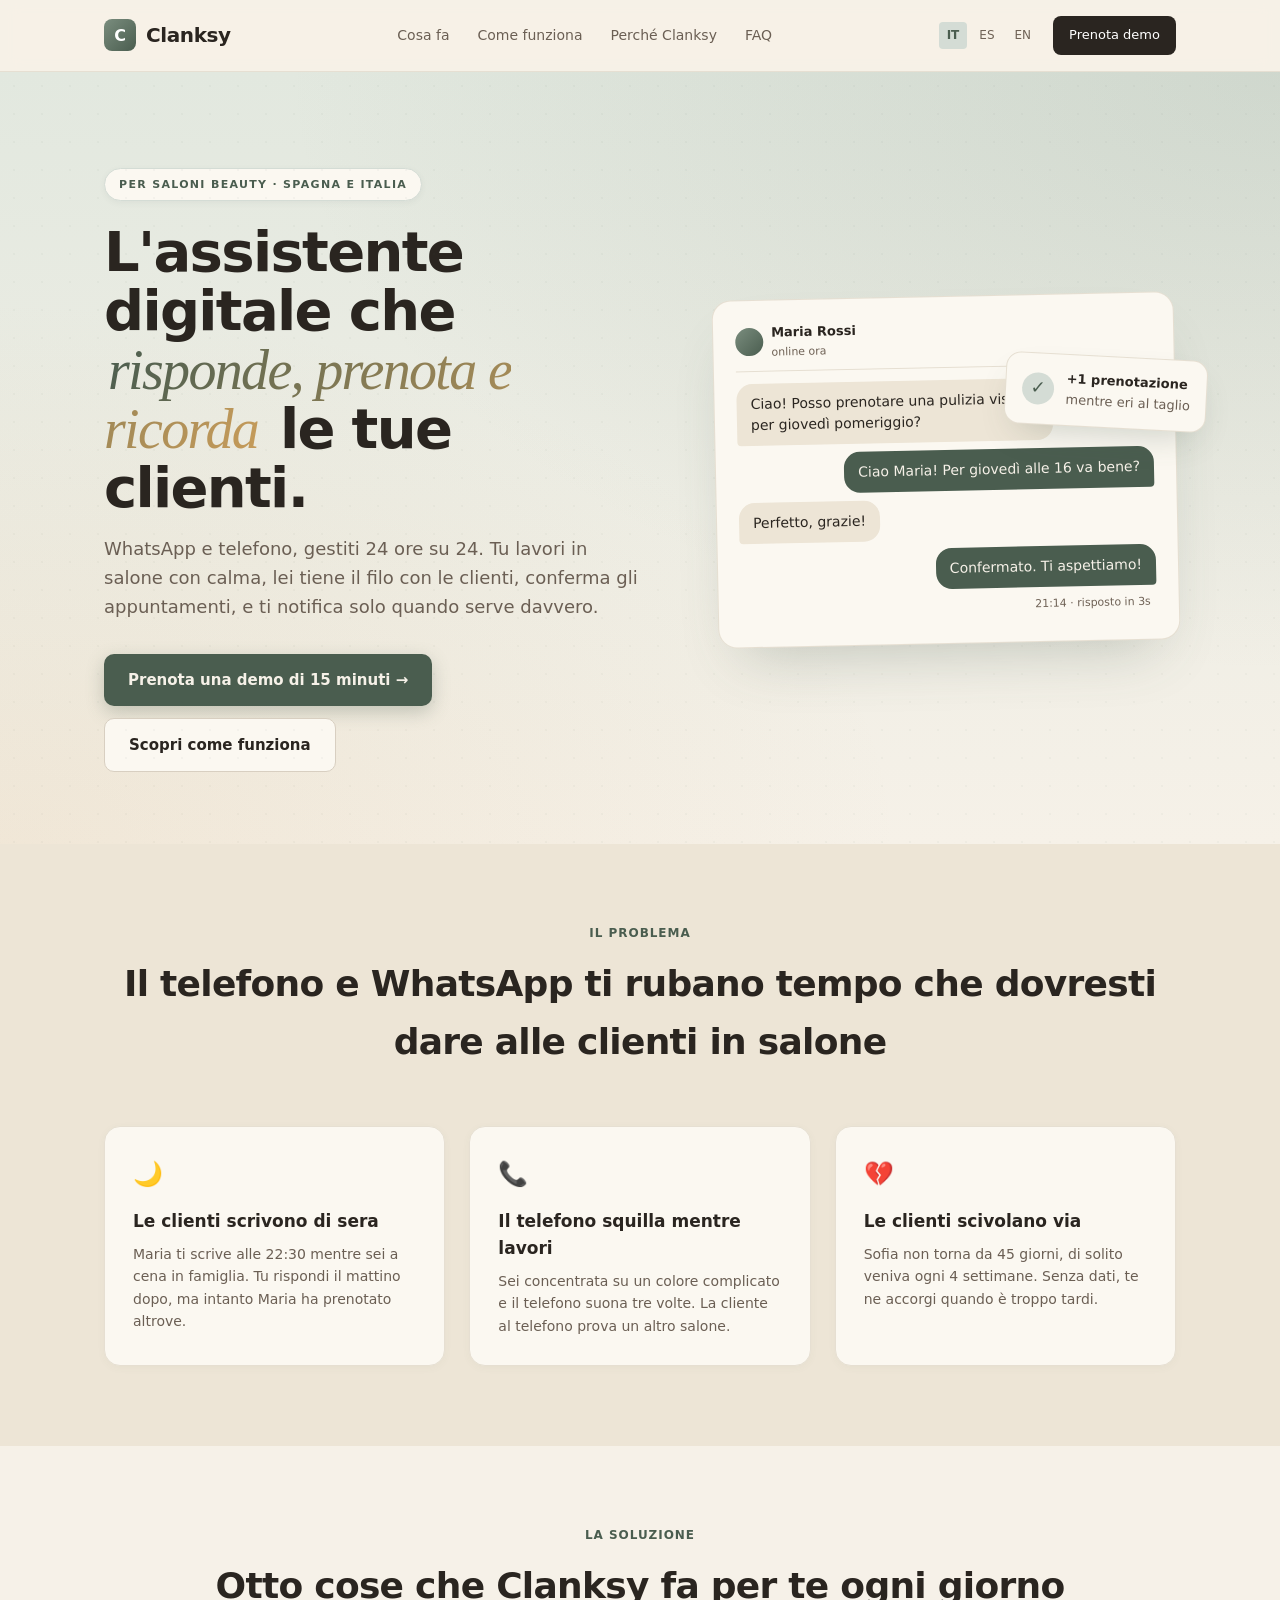
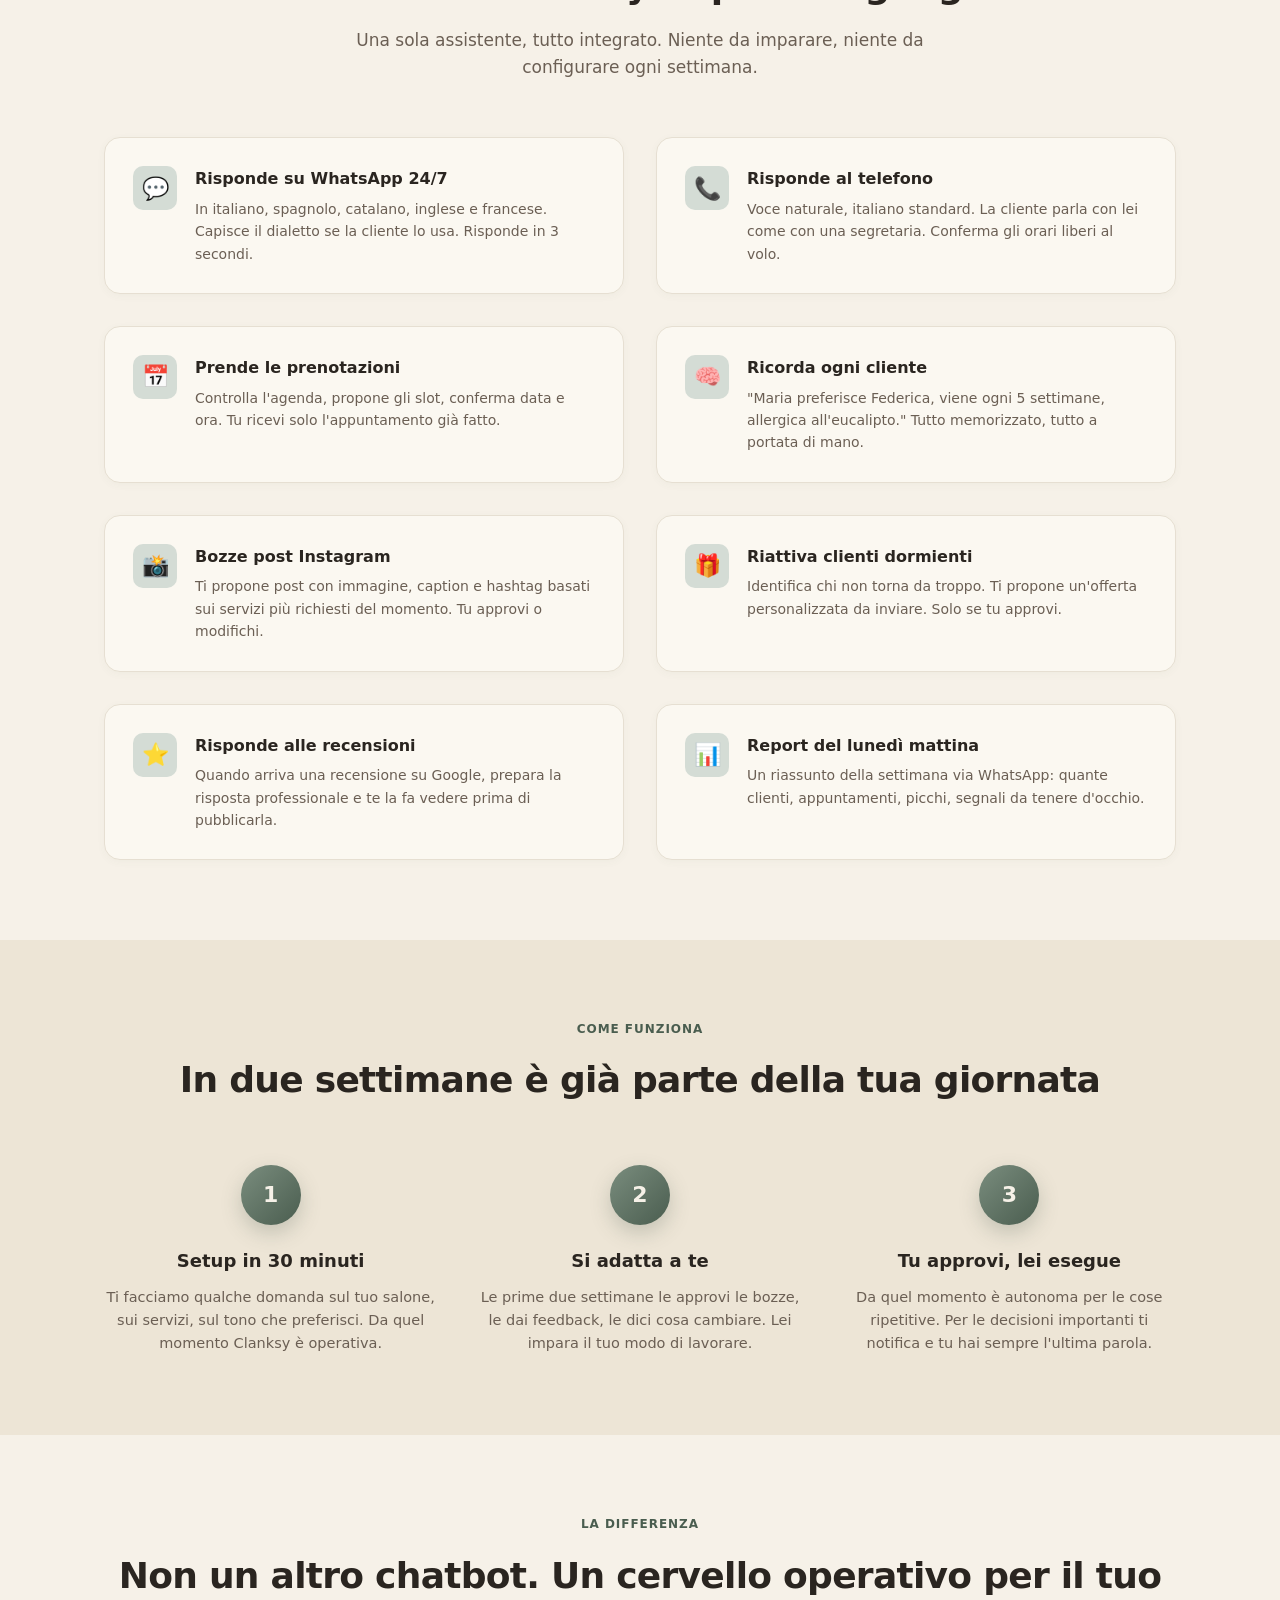
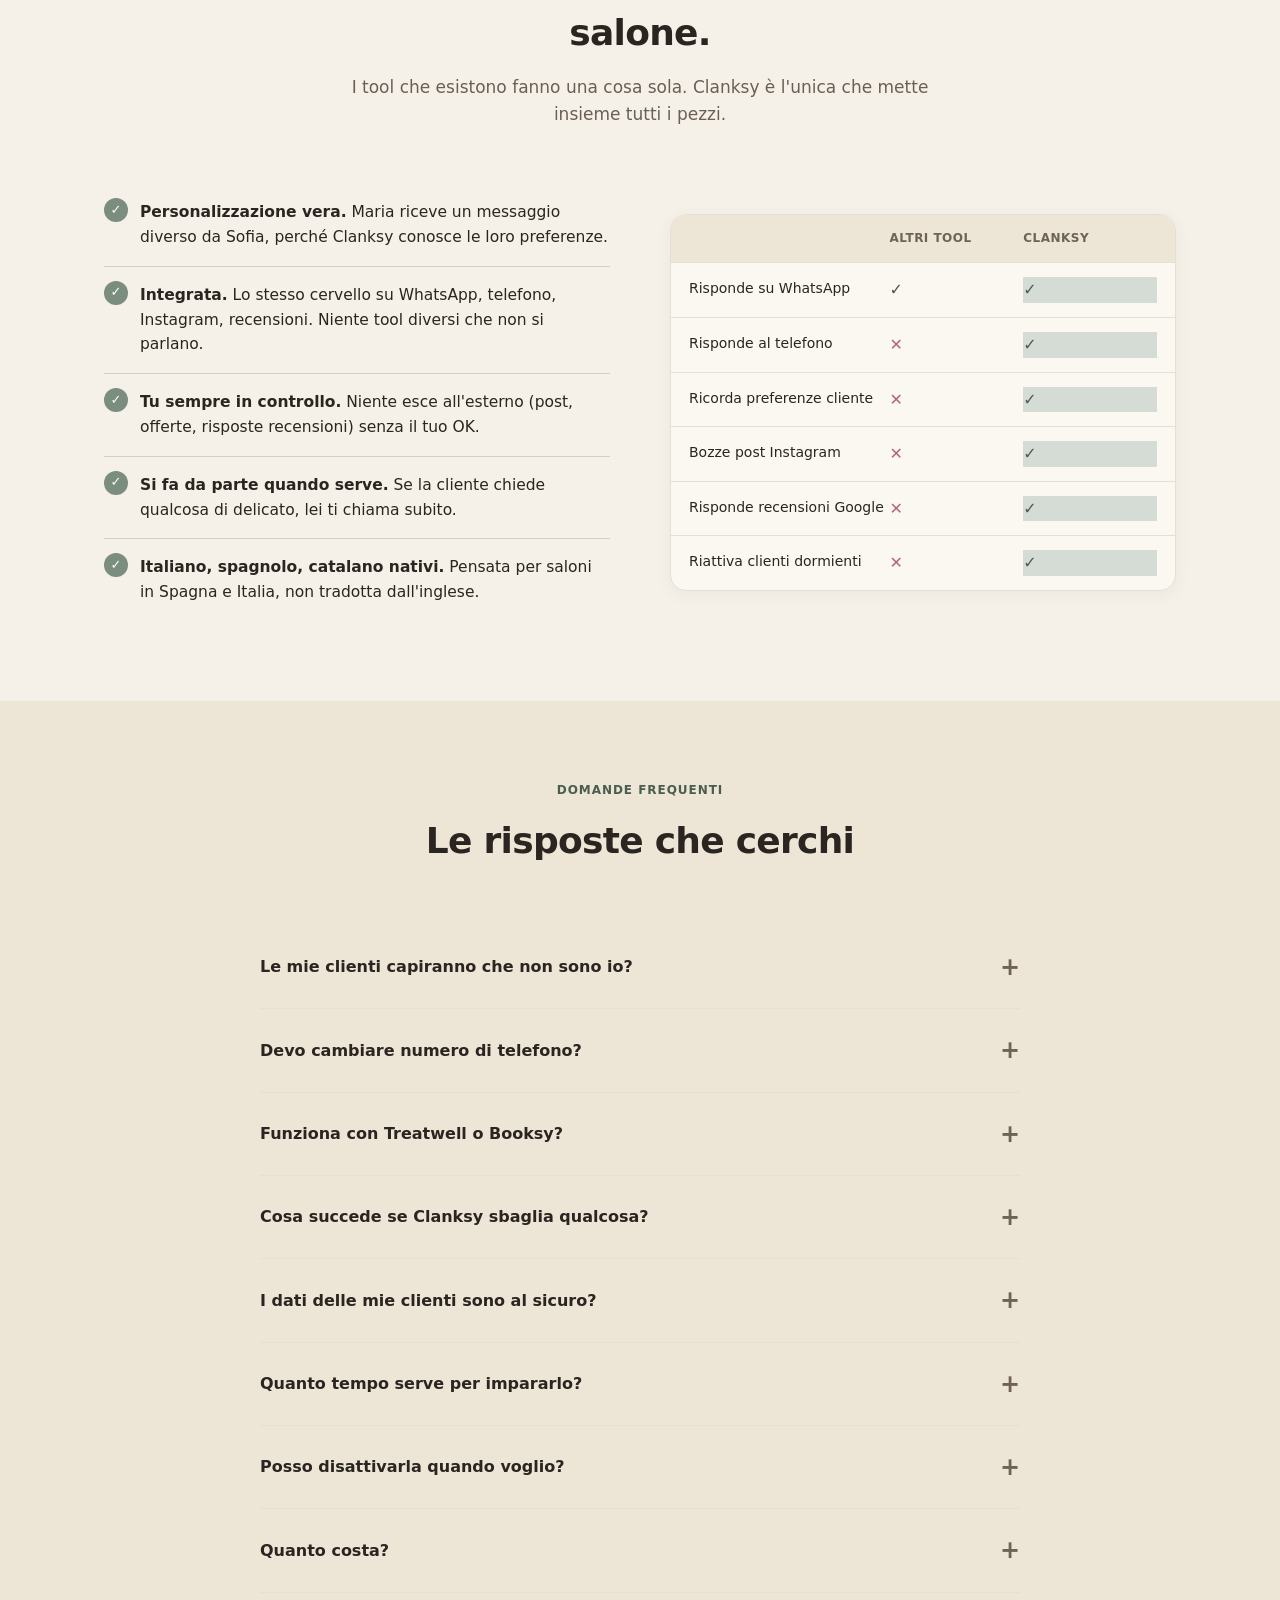
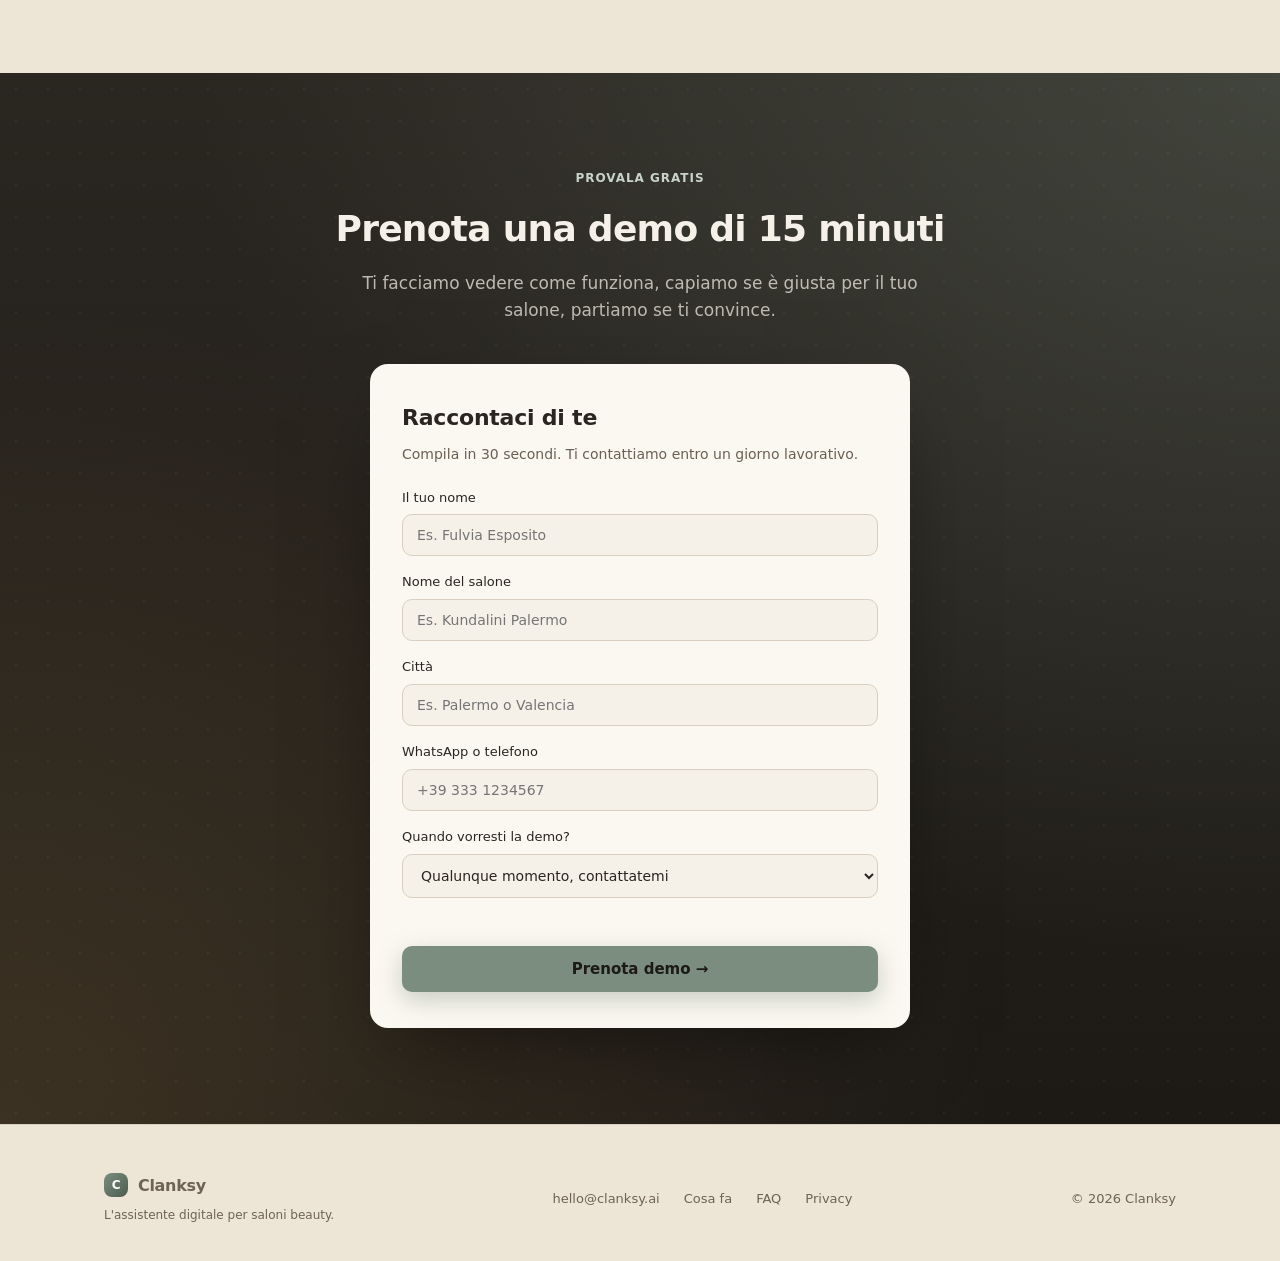
==== index.html @ 22081053 "Emergency static landing restore" ====
<!DOCTYPE html>
<html lang="it">
<head>
<meta charset="UTF-8">
<meta name="viewport" content="width=device-width, initial-scale=1, viewport-fit=cover">
<title>Clanksy · L'assistente digitale per saloni beauty</title>
<meta name="description" content="L'assistente AI che risponde su WhatsApp e al telefono, prende prenotazioni, ricorda le tue clienti e ti propone offerte mirate. Per saloni beauty in Spagna e Italia.">
<meta property="og:title" content="Clanksy · L'assistente digitale per saloni beauty">
<meta property="og:description" content="WhatsApp + telefono + marketing intelligente, in un'unica soluzione. Lavori in salone, lei tiene il filo con le tue clienti 24 ore su 24.">
<meta property="og:type" content="website">
<meta property="og:url" content="https://clanksy.ai/">
<link rel="alternate" hreflang="it" href="https://clanksy.ai/">
<link rel="alternate" hreflang="es" href="https://clanksy.ai/es">
<link rel="alternate" hreflang="en" href="https://clanksy.ai/en">
<link rel="icon" href="data:image/svg+xml,%3Csvg xmlns='http://www.w3.org/2000/svg' viewBox='0 0 100 100'%3E%3Crect width='100' height='100' rx='22' fill='%234a5d4f'/%3E%3Ctext x='50' y='68' text-anchor='middle' fill='%23f6f1e8' font-family='system-ui' font-size='62' font-weight='800'%3EC%3C/text%3E%3C/svg%3E">
<link rel="stylesheet" href="assets/style.css?v=20260509-mobile2">
</head>
<body>

<!-- ====================== HEADER ====================== -->
<header class="site-header">
  <div class="wrap nav">
    <a href="/" class="logo">
      <span class="logo-mark">C</span>
      <span>Clanksy</span>
    </a>
    <nav class="nav-links">
      <a href="#cosa-fa">Cosa fa</a>
      <a href="#come-funziona">Come funziona</a>
      <a href="#perche">Perché Clanksy</a>
      <a href="#faq">FAQ</a>
    </nav>
    <div style="display:flex;gap:14px;align-items:center;">
      <div class="lang-switch">
        <a href="/" class="active">IT</a>
        <a href="/es">ES</a>
        <a href="/en">EN</a>
      </div>
      <a href="#demo" class="nav-cta">Prenota demo</a>
    </div>
  </div>
</header>

<main id="main-content">

<!-- ====================== HERO ====================== -->
<section class="hero">
  <div class="wrap hero-grid">
    <div>
      <span class="eyebrow">Per saloni beauty · Spagna e Italia</span>
      <h1 class="h1">L'assistente digitale che <em>risponde, prenota e ricorda</em> le tue clienti.</h1>
      <p class="lead">
        WhatsApp e telefono, gestiti 24 ore su 24. Tu lavori in salone con calma, lei
        tiene il filo con le clienti, conferma gli appuntamenti, e ti notifica solo
        quando serve davvero.
      </p>
      <div class="btn-row">
        <a href="#demo" class="btn btn-primary">Prenota una demo di 15 minuti →</a>
        <a href="#cosa-fa" class="btn btn-secondary">Scopri come funziona</a>
      </div>
    </div>
    <div class="hero-illu">
      <div class="hero-card">
        <div class="chat-head">
          <div class="chat-avatar"></div>
          <div>
            <div class="chat-name">Maria Rossi</div>
            <div class="chat-status">online ora</div>
          </div>
        </div>
        <div class="chat-bubble in">
          <div class="msg">Ciao! Posso prenotare una pulizia viso per giovedì pomeriggio?</div>
        </div>
        <div class="chat-bubble out">
          <div class="msg">Ciao Maria! Per giovedì alle 16 va bene?</div>
        </div>
        <div class="chat-bubble in">
          <div class="msg">Perfetto, grazie!</div>
        </div>
        <div class="chat-bubble out">
          <div class="msg">Confermato. Ti aspettiamo!</div>
        </div>
        <div class="chat-time" style="text-align:right;">21:14 · risposto in 3s</div>
      </div>
      <div class="hero-card-2">
        <div class="booking-badge">✓</div>
        <div>
          <div class="booking-title">+1 prenotazione</div>
          <div>mentre eri al taglio</div>
        </div>
      </div>
    </div>
  </div>
</section>

<!-- ====================== PROBLEM ====================== -->
<section class="section section-tinted">
  <div class="wrap">
    <div class="section-header">
      <div class="section-eyebrow">Il problema</div>
      <h2 class="section-title">Il telefono e WhatsApp ti rubano tempo che dovresti dare alle clienti in salone</h2>
    </div>
    <div class="problem-grid">
      <div class="problem-card">
        <div class="problem-icon">🌙</div>
        <h3 class="problem-title">Le clienti scrivono di sera</h3>
        <p class="problem-desc">Maria ti scrive alle 22:30 mentre sei a cena in famiglia. Tu rispondi il mattino dopo, ma intanto Maria ha prenotato altrove.</p>
      </div>
      <div class="problem-card">
        <div class="problem-icon">📞</div>
        <h3 class="problem-title">Il telefono squilla mentre lavori</h3>
        <p class="problem-desc">Sei concentrata su un colore complicato e il telefono suona tre volte. La cliente al telefono prova un altro salone.</p>
      </div>
      <div class="problem-card">
        <div class="problem-icon">💔</div>
        <h3 class="problem-title">Le clienti scivolano via</h3>
        <p class="problem-desc">Sofia non torna da 45 giorni, di solito veniva ogni 4 settimane. Senza dati, te ne accorgi quando è troppo tardi.</p>
      </div>
    </div>
  </div>
</section>

<!-- ====================== COSA FA ====================== -->
<section class="section" id="cosa-fa">
  <div class="wrap">
    <div class="section-header">
      <div class="section-eyebrow">La soluzione</div>
      <h2 class="section-title">Otto cose che Clanksy fa per te ogni giorno</h2>
      <p class="section-sub">Una sola assistente, tutto integrato. Niente da imparare, niente da configurare ogni settimana.</p>
    </div>
    <div class="feature-grid">
      <div class="feature">
        <div class="feature-icon-box">💬</div>
        <div class="feature-text">
          <h3>Risponde su WhatsApp 24/7</h3>
          <p>In italiano, spagnolo, catalano, inglese e francese. Capisce il dialetto se la cliente lo usa. Risponde in 3 secondi.</p>
        </div>
      </div>
      <div class="feature">
        <div class="feature-icon-box">📞</div>
        <div class="feature-text">
          <h3>Risponde al telefono</h3>
          <p>Voce naturale, italiano standard. La cliente parla con lei come con una segretaria. Conferma gli orari liberi al volo.</p>
        </div>
      </div>
      <div class="feature">
        <div class="feature-icon-box">📅</div>
        <div class="feature-text">
          <h3>Prende le prenotazioni</h3>
          <p>Controlla l'agenda, propone gli slot, conferma data e ora. Tu ricevi solo l'appuntamento già fatto.</p>
        </div>
      </div>
      <div class="feature">
        <div class="feature-icon-box">🧠</div>
        <div class="feature-text">
          <h3>Ricorda ogni cliente</h3>
          <p>"Maria preferisce Federica, viene ogni 5 settimane, allergica all'eucalipto." Tutto memorizzato, tutto a portata di mano.</p>
        </div>
      </div>
      <div class="feature">
        <div class="feature-icon-box">📸</div>
        <div class="feature-text">
          <h3>Bozze post Instagram</h3>
          <p>Ti propone post con immagine, caption e hashtag basati sui servizi più richiesti del momento. Tu approvi o modifichi.</p>
        </div>
      </div>
      <div class="feature">
        <div class="feature-icon-box">🎁</div>
        <div class="feature-text">
          <h3>Riattiva clienti dormienti</h3>
          <p>Identifica chi non torna da troppo. Ti propone un'offerta personalizzata da inviare. Solo se tu approvi.</p>
        </div>
      </div>
      <div class="feature">
        <div class="feature-icon-box">⭐</div>
        <div class="feature-text">
          <h3>Risponde alle recensioni</h3>
          <p>Quando arriva una recensione su Google, prepara la risposta professionale e te la fa vedere prima di pubblicarla.</p>
        </div>
      </div>
      <div class="feature">
        <div class="feature-icon-box">📊</div>
        <div class="feature-text">
          <h3>Report del lunedì mattina</h3>
          <p>Un riassunto della settimana via WhatsApp: quante clienti, appuntamenti, picchi, segnali da tenere d'occhio.</p>
        </div>
      </div>
    </div>
  </div>
</section>

<!-- ====================== COME FUNZIONA ====================== -->
<section class="section section-tinted" id="come-funziona">
  <div class="wrap">
    <div class="section-header">
      <div class="section-eyebrow">Come funziona</div>
      <h2 class="section-title">In due settimane è già parte della tua giornata</h2>
    </div>
    <div class="how-grid">
      <div class="how-step">
        <div class="how-num">1</div>
        <h3>Setup in 30 minuti</h3>
        <p>Ti facciamo qualche domanda sul tuo salone, sui servizi, sul tono che preferisci. Da quel momento Clanksy è operativa.</p>
      </div>
      <div class="how-step">
        <div class="how-num">2</div>
        <h3>Si adatta a te</h3>
        <p>Le prime due settimane le approvi le bozze, le dai feedback, le dici cosa cambiare. Lei impara il tuo modo di lavorare.</p>
      </div>
      <div class="how-step">
        <div class="how-num">3</div>
        <h3>Tu approvi, lei esegue</h3>
        <p>Da quel momento è autonoma per le cose ripetitive. Per le decisioni importanti ti notifica e tu hai sempre l'ultima parola.</p>
      </div>
    </div>
  </div>
</section>

<!-- ====================== PERCHÉ CLANKSY ====================== -->
<section class="section" id="perche">
  <div class="wrap">
    <div class="section-header">
      <div class="section-eyebrow">La differenza</div>
      <h2 class="section-title">Non un altro chatbot. Un cervello operativo per il tuo salone.</h2>
      <p class="section-sub">I tool che esistono fanno una cosa sola. Clanksy è l'unica che mette insieme tutti i pezzi.</p>
    </div>
    <div class="why-grid">
      <ul class="why-list">
        <li><strong>Personalizzazione vera.</strong> Maria riceve un messaggio diverso da Sofia, perché Clanksy conosce le loro preferenze.</li>
        <li><strong>Integrata.</strong> Lo stesso cervello su WhatsApp, telefono, Instagram, recensioni. Niente tool diversi che non si parlano.</li>
        <li><strong>Tu sempre in controllo.</strong> Niente esce all'esterno (post, offerte, risposte recensioni) senza il tuo OK.</li>
        <li><strong>Si fa da parte quando serve.</strong> Se la cliente chiede qualcosa di delicato, lei ti chiama subito.</li>
        <li><strong>Italiano, spagnolo, catalano nativi.</strong> Pensata per saloni in Spagna e Italia, non tradotta dall'inglese.</li>
      </ul>
      <div class="competitor-table">
        <div class="row head">
          <div></div>
          <div>Altri tool</div>
          <div>Clanksy</div>
        </div>
        <div class="row">
          <div>Risponde su WhatsApp</div>
          <div class="check">✓</div>
          <div class="you check">✓</div>
        </div>
        <div class="row">
          <div>Risponde al telefono</div>
          <div class="nope">✕</div>
          <div class="you check">✓</div>
        </div>
        <div class="row">
          <div>Ricorda preferenze cliente</div>
          <div class="nope">✕</div>
          <div class="you check">✓</div>
        </div>
        <div class="row">
          <div>Bozze post Instagram</div>
          <div class="nope">✕</div>
          <div class="you check">✓</div>
        </div>
        <div class="row">
          <div>Risponde recensioni Google</div>
          <div class="nope">✕</div>
          <div class="you check">✓</div>
        </div>
        <div class="row">
          <div>Riattiva clienti dormienti</div>
          <div class="nope">✕</div>
          <div class="you check">✓</div>
        </div>
      </div>
    </div>
  </div>
</section>

<!-- ====================== FAQ ====================== -->
<section class="section section-tinted" id="faq">
  <div class="wrap">
    <div class="section-header">
      <div class="section-eyebrow">Domande frequenti</div>
      <h2 class="section-title">Le risposte che cerchi</h2>
    </div>
    <div class="faq">
      <details class="faq-item">
        <summary>Le mie clienti capiranno che non sono io?</summary>
        <div class="answer">Clanksy si presenta come l'assistente digitale del salone, non si spaccia per te. Il tono è quello che configuri: cordiale, professionale, caldo, come preferisci. Per le clienti è una collega del salone, non una macchina.</div>
      </details>
      <details class="faq-item">
        <summary>Devo cambiare numero di telefono?</summary>
        <div class="answer">No. Puoi mantenere il tuo numero attuale e inoltrare a Clanksy solo le chiamate non risposte (così rispondi tu quando puoi, lei quando sei occupata). Oppure attivare un numero dedicato per la presenza pubblica.</div>
      </details>
      <details class="faq-item">
        <summary>Funziona con Treatwell o Booksy?</summary>
        <div class="answer">Sì. Importiamo lo storico clienti e gli appuntamenti dalla piattaforma che già usi durante l'onboarding. La tua agenda esistente continua a funzionare come prima.</div>
      </details>
      <details class="faq-item">
        <summary>Cosa succede se Clanksy sbaglia qualcosa?</summary>
        <div class="answer">Niente esce all'esterno senza il tuo OK: post Instagram, offerte, risposte alle recensioni. Per i messaggi diretti alle clienti, se Clanksy ha un dubbio ti chiama via WhatsApp prima di rispondere. Inoltre puoi correggerla a voce in qualsiasi momento ("non proporre offerte la domenica") e lei si adatta subito.</div>
      </details>
      <details class="faq-item">
        <summary>I dati delle mie clienti sono al sicuro?</summary>
        <div class="answer">Sì. Server in Europa, GDPR-compliant. Le conversazioni complete non vengono mai salvate: estraiamo solo le preferenze rilevanti (es. "ama il colore caldo", "viene il martedì pomeriggio") e cancellabili su richiesta della cliente. Nessun dato venduto a terzi, mai.</div>
      </details>
      <details class="faq-item">
        <summary>Quanto tempo serve per impararlo?</summary>
        <div class="answer">Il setup iniziale è 30 minuti, lo facciamo insieme. Le prime due settimane sono di adattamento (approvi le bozze, dai feedback). Dalla terza settimana è autonoma. Tu controlli dalla dashboard sul telefono, due tap.</div>
      </details>
      <details class="faq-item">
        <summary>Posso disattivarla quando voglio?</summary>
        <div class="answer">Sì, in qualsiasi momento. Anche solo una funzione (es. spegnere le offerte automatiche tenendo la receptionist) o tutto. Puoi farlo dalla dashboard o parlandole direttamente.</div>
      </details>
      <details class="faq-item">
        <summary>Quanto costa?</summary>
        <div class="answer">Stiamo definendo il prezzo finale. Per ora siamo in fase pilot con un numero ristretto di saloni: contattaci per parlarne, ti diamo accesso e poi decidiamo insieme se ha senso continuare.</div>
      </details>
    </div>
  </div>
</section>

<!-- ====================== FINAL CTA / FORM ====================== -->
<section class="final-cta" id="demo">
  <div class="wrap">
    <div class="section-header" style="margin-bottom:0;">
      <div class="section-eyebrow">Provala gratis</div>
      <h2 class="section-title">Prenota una demo di 15 minuti</h2>
      <p class="section-sub">Ti facciamo vedere come funziona, capiamo se è giusta per il tuo salone, partiamo se ti convince.</p>
    </div>

    <form class="form-card" id="demo-form" onsubmit="return submitDemo(event)">
      <h3>Raccontaci di te</h3>
      <p>Compila in 30 secondi. Ti contattiamo entro un giorno lavorativo.</p>
      <div class="form-row">
        <label for="f-nome">Il tuo nome</label>
        <input type="text" id="f-nome" name="nome" required placeholder="Es. Fulvia Esposito">
      </div>
      <div class="form-row">
        <label for="f-salone">Nome del salone</label>
        <input type="text" id="f-salone" name="salone" required placeholder="Es. Kundalini Palermo">
      </div>
      <div class="form-row">
        <label for="f-citta">Città</label>
        <input type="text" id="f-citta" name="citta" required placeholder="Es. Palermo o Valencia">
      </div>
      <div class="form-row">
        <label for="f-telefono">WhatsApp o telefono</label>
        <input type="tel" id="f-telefono" name="telefono" required placeholder="+39 333 1234567">
      </div>
      <div class="form-row">
        <label for="f-quando">Quando vorresti la demo?</label>
        <select id="f-quando" name="quando">
          <option value="qualunque">Qualunque momento, contattatemi</option>
          <option value="domani">Entro domani</option>
          <option value="settimana">Questa settimana</option>
          <option value="prossima">La prossima settimana</option>
        </select>
      </div>
      <button type="submit" class="btn btn-primary">Prenota demo →</button>
      <div class="form-success" id="form-ok">
        Grazie! Ti contattiamo a breve sul numero che hai indicato.
      </div>
      <div class="form-error" id="form-err">
        Si è verificato un errore. Riprova o scrivi a hello@clanksy.ai.
      </div>
    </form>
  </div>
</section>

</main>

<!-- ====================== FOOTER ====================== -->
<footer class="footer">
  <div class="wrap footer-grid">
    <div>
      <div class="logo" style="font-size:16px;">
        <span class="logo-mark" style="width:24px;height:24px;font-size:12px;">C</span>
        <span>Clanksy</span>
      </div>
      <div style="margin-top:8px;font-size:12px;">L'assistente digitale per saloni beauty.</div>
    </div>
    <div style="display:flex;gap:24px;flex-wrap:wrap;">
      <a href="mailto:hello@clanksy.ai">hello@clanksy.ai</a>
      <a href="#cosa-fa">Cosa fa</a>
      <a href="#faq">FAQ</a>
      <a href="/privacy">Privacy</a>
    </div>
    <div>© 2026 Clanksy</div>
  </div>
</footer>

<!-- ====================== JS ====================== -->
<script src="/config.js"></script>
<script>
const FORM_ENDPOINT = window.CLANKSY_FORM_ENDPOINT || 'https://api.clanksy.ai/webhook/landing-demo-request';

async function submitDemo(e) {
  e.preventDefault();
  const form = e.target;
  const data = Object.fromEntries(new FormData(form));
  data.lang = 'it';
  data.referrer = document.referrer || 'direct';
  data.ts = new Date().toISOString();

  const ok = document.getElementById('form-ok');
  const err = document.getElementById('form-err');
  ok.style.display = 'none';
  err.style.display = 'none';

  try {
    const r = await fetch(FORM_ENDPOINT, {
      method: 'POST',
      body: new URLSearchParams(data)
    });
    if (r.ok) {
      form.reset();
      ok.style.display = 'block';
    } else {
      err.style.display = 'block';
    }
  } catch (e) {
    err.style.display = 'block';
  }
  return false;
}
</script>

</body>
</html>
---- assets/style.css ----
/* =============================================================================
   Clanksy landing — Design system minimal
   ============================================================================= */

:root {
  /* Palette spa/wellness — toni caldi e riposanti, no bianco puro */
  --c-bg: #f6f1e8;            /* cream chiaro caldo */
  --c-bg-soft: #ede5d6;       /* sand piu scuro, section alternate */
  --c-bg-tinted: #e2e8df;     /* verde-salvia chiarissimo, hero */
  --c-bg-deep: #2a2620;       /* warm dark per CTA finale */
  --c-card: #fbf8f1;          /* card warm off-white */
  --c-text: #2a2520;          /* warm dark, no slate freddo */
  --c-text-soft: #6b5f54;     /* warm grey-brown */
  --c-text-muted: #6f6256;    /* sand-grey leggibile su cream/sand */
  --c-accent: #7a8d7e;        /* sage green riposante */
  --c-accent-strong: #4a5d4f; /* deep sage */
  --c-accent-soft: #d4dcd5;   /* sage tint per badge */
  --c-accent-glow: #c8d4c9;   /* highlight molto soft */
  --c-border: #d8cfc1;        /* warm cream border */
  --c-border-soft: #e6dfd2;   /* divider piu chiaro */
  --c-rose: #b56575;          /* rosa muted, no shocking pink */
  --c-amber: #c79c5a;         /* amber per accento secondario */
}

* { box-sizing: border-box; margin: 0; padding: 0; }
html { scroll-behavior: smooth; }
body {
  font-family: -apple-system, BlinkMacSystemFont, 'Inter', 'Segoe UI', system-ui, sans-serif;
  font-feature-settings: "ss01", "cv11";
  -webkit-font-smoothing: antialiased;
  color: var(--c-text);
  background: var(--c-bg);
  line-height: 1.6;
  overflow-x: hidden;
}
a { color: inherit; text-decoration: none; }
img, svg { max-width: 100%; display: block; }
button { font-family: inherit; cursor: pointer; border: none; background: none; }

.wrap { max-width: 1120px; margin: 0 auto; padding: 0 24px; }

/* Header */
.site-header {
  position: sticky; top: 0; z-index: 50;
  background: rgba(246, 241, 232, 0.85);
  backdrop-filter: saturate(180%) blur(10px);
  border-bottom: 1px solid var(--c-border-soft);
}
.nav {
  display: flex; align-items: center; justify-content: space-between;
  padding: 16px 0;
}
.site-header .wrap.nav {
  padding-left: 24px;
  padding-right: 24px;
}
.logo {
  display: flex; align-items: center; gap: 10px;
  font-size: 20px; font-weight: 700;
  letter-spacing: -0.02em;
}
.logo-mark {
  width: 32px; height: 32px;
  background: linear-gradient(135deg, var(--c-accent) 0%, var(--c-accent-strong) 100%);
  color: white;
  border-radius: 8px;
  display: flex; align-items: center; justify-content: center;
  font-size: 16px; font-weight: 800;
}
.nav-links {
  display: flex; gap: 28px; align-items: center;
  font-size: 14px;
  color: var(--c-text-soft);
}
.nav-links a:hover { color: var(--c-text); }
.nav-cta {
  background: var(--c-text);
  color: white;
  padding: 9px 16px;
  border-radius: 8px;
  font-size: 13px; font-weight: 500;
  transition: background 0.15s;
}
.nav-cta:hover { background: var(--c-accent-strong); color: white; }
.lang-switch {
  display: flex; gap: 4px;
  font-size: 12px;
  color: var(--c-text-muted);
}
.lang-switch a {
  padding: 4px 8px; border-radius: 4px;
}
.lang-switch a.active {
  background: var(--c-accent-soft); color: var(--c-accent-strong); font-weight: 600;
}

/* Hero */
.hero {
  padding: 96px 0 72px;
  background:
    radial-gradient(ellipse at top right, rgba(122, 141, 126, 0.18) 0%, transparent 55%),
    radial-gradient(ellipse at bottom left, rgba(199, 156, 90, 0.12) 0%, transparent 50%),
    linear-gradient(180deg, var(--c-bg-tinted) 0%, var(--c-bg) 100%);
  position: relative;
  overflow: hidden;
}
.hero::before {
  content: "";
  position: absolute;
  inset: 0;
  background-image: radial-gradient(rgba(74, 93, 79, 0.04) 1px, transparent 1px);
  background-size: 28px 28px;
  pointer-events: none;
}
.hero-grid {
  display: grid;
  grid-template-columns: 1.2fr 1fr;
  gap: 60px;
  align-items: center;
}
@media (max-width: 860px) {
  .hero-grid { grid-template-columns: 1fr; gap: 40px; }
}
.eyebrow {
  display: inline-block;
  font-size: 11px; font-weight: 600;
  text-transform: uppercase; letter-spacing: 0.12em;
  color: var(--c-accent-strong);
  background: var(--c-card);
  border: 1px solid var(--c-accent-soft);
  padding: 7px 14px;
  border-radius: 100px;
  margin-bottom: 22px;
  box-shadow: 0 2px 6px rgba(74, 93, 79, 0.06);
}
.h1 {
  font-size: 56px;
  font-weight: 700;
  line-height: 1.05;
  letter-spacing: -0.03em;
  color: var(--c-text);
  margin-bottom: 18px;
}
.h1 em {
  font-style: italic;
  font-family: Georgia, 'Times New Roman', serif;
  font-weight: 500;
  background: linear-gradient(120deg, var(--c-accent-strong) 0%, var(--c-amber) 100%);
  -webkit-background-clip: text;
  background-clip: text;
  -webkit-text-fill-color: transparent;
  padding: 0 4px;
}
@media (max-width: 860px) { .h1 { font-size: 36px; } }
.lead {
  font-size: 18px;
  color: var(--c-text-soft);
  margin-bottom: 32px;
  max-width: 540px;
}
.btn {
  display: inline-flex; align-items: center; gap: 8px;
  padding: 14px 24px;
  border-radius: 10px;
  font-weight: 600;
  font-size: 15px;
  transition: transform 0.15s, box-shadow 0.15s;
}
.btn-primary {
  background: var(--c-accent-strong);
  color: var(--c-bg);
  box-shadow: 0 6px 18px rgba(74, 93, 79, 0.28);
}
.btn-primary:hover {
  transform: translateY(-1px);
  background: var(--c-text);
  box-shadow: 0 10px 24px rgba(42, 38, 32, 0.30);
}
.btn-secondary {
  color: var(--c-text);
  background: var(--c-card);
  border: 1px solid var(--c-border);
}
.btn-secondary:hover { background: var(--c-bg-soft); border-color: var(--c-accent); }
.btn-row { display: flex; gap: 12px; flex-wrap: wrap; }

.hero-illu {
  position: relative;
}
.hero-card {
  background: var(--c-card);
  border-radius: 18px;
  padding: 22px;
  box-shadow:
    0 0 0 1px var(--c-border-soft),
    0 30px 60px -25px rgba(74, 93, 79, 0.30);
  transform: rotate(-1.2deg);
}
.chat-head {
  display: flex;
  align-items: center;
  gap: 8px;
  padding-bottom: 10px;
  border-bottom: 1px solid var(--c-border-soft);
  margin-bottom: 12px;
}
.chat-avatar {
  width: 28px;
  height: 28px;
  border-radius: 50%;
  background: linear-gradient(135deg, var(--c-accent), var(--c-accent-strong));
}
.chat-name {
  font-size: 13px;
  font-weight: 600;
  color: var(--c-text);
}
.chat-status {
  font-size: 11px;
  color: var(--c-text-muted);
}
.hero-card-2 {
  position: absolute;
  top: 60px; right: -30px;
  background: var(--c-card);
  border-radius: 14px;
  padding: 14px 16px;
  box-shadow:
    0 0 0 1px var(--c-border-soft),
    0 16px 36px -14px rgba(74, 93, 79, 0.30);
  transform: rotate(3deg);
  display: flex;
  align-items: center;
  gap: 12px;
  font-size: 13px;
  color: var(--c-text-soft);
}
.booking-badge {
  width: 32px;
  height: 32px;
  border-radius: 50%;
  background: var(--c-accent-soft);
  color: var(--c-accent-strong);
  display: flex;
  align-items: center;
  justify-content: center;
  font-size: 18px;
  font-weight: 700;
}
.booking-title {
  font-weight: 600;
  color: var(--c-text);
}
@media (max-width: 860px) { .hero-card-2 { display: none; } }
.chat-bubble {
  margin-bottom: 8px;
  display: flex;
}
.chat-bubble.in { justify-content: flex-start; }
.chat-bubble.out { justify-content: flex-end; }
.chat-bubble .msg {
  max-width: 76%;
  padding: 10px 14px;
  border-radius: 16px;
  font-size: 14px;
  line-height: 1.5;
}
.chat-bubble.in .msg {
  background: var(--c-bg-soft);
  color: var(--c-text);
  border-bottom-left-radius: 4px;
}
.chat-bubble.out .msg {
  background: var(--c-accent-strong);
  color: var(--c-bg);
  border-bottom-right-radius: 4px;
}
.chat-time { font-size: 11px; color: var(--c-text-muted); padding: 0 6px 6px; }

/* Sezioni generiche */
.section { padding: 80px 0; }
.section-tinted { background: var(--c-bg-soft); }
.section-header { text-align: center; margin-bottom: 56px; }
.section-eyebrow {
  font-size: 12px; font-weight: 600;
  text-transform: uppercase; letter-spacing: 0.08em;
  color: var(--c-accent-strong);
  margin-bottom: 12px;
}
.section-title {
  font-size: 36px;
  font-weight: 700;
  letter-spacing: -0.02em;
  margin-bottom: 12px;
}
@media (max-width: 860px) { .section-title { font-size: 28px; } }
.section-sub {
  font-size: 17px;
  color: var(--c-text-soft);
  max-width: 600px;
  margin: 0 auto;
}

/* Problem cards */
.problem-grid {
  display: grid;
  grid-template-columns: repeat(3, 1fr);
  gap: 24px;
}
@media (max-width: 860px) { .problem-grid { grid-template-columns: 1fr; } }
.problem-card {
  padding: 28px;
  background: var(--c-card);
  border-radius: 16px;
  border: 1px solid var(--c-border-soft);
  box-shadow: 0 2px 8px rgba(74, 93, 79, 0.04);
  transition: transform 0.25s, box-shadow 0.25s;
}
.problem-card:hover {
  transform: translateY(-2px);
  box-shadow: 0 12px 28px rgba(74, 93, 79, 0.10);
}
.problem-icon {
  font-size: 24px;
  margin-bottom: 14px;
}
.problem-title {
  font-size: 17px;
  font-weight: 600;
  margin-bottom: 8px;
  color: var(--c-text);
}
.problem-desc {
  font-size: 14px;
  color: var(--c-text-soft);
  line-height: 1.6;
}

/* Features */
.feature-grid {
  display: grid;
  grid-template-columns: repeat(2, 1fr);
  gap: 32px;
}
@media (max-width: 860px) { .feature-grid { grid-template-columns: 1fr; } }
.feature {
  display: flex; gap: 18px;
  padding: 28px;
  background: var(--c-card);
  border-radius: 16px;
  border: 1px solid var(--c-border-soft);
  box-shadow: 0 2px 8px rgba(74, 93, 79, 0.04);
  transition: border-color 0.25s, transform 0.25s, box-shadow 0.25s;
}
.feature:hover {
  border-color: var(--c-accent);
  transform: translateY(-2px);
  box-shadow: 0 14px 32px rgba(74, 93, 79, 0.10);
}
.feature-icon-box {
  flex-shrink: 0;
  width: 44px; height: 44px;
  border-radius: 10px;
  background: var(--c-accent-soft);
  color: var(--c-accent-strong);
  display: flex; align-items: center; justify-content: center;
  font-size: 22px;
}
.feature-text h3 {
  font-size: 16px; font-weight: 600;
  margin-bottom: 6px;
  color: var(--c-text);
}
.feature-text p {
  font-size: 14px; color: var(--c-text-soft); line-height: 1.6;
}

/* How it works */
.how-grid {
  display: grid;
  grid-template-columns: repeat(3, 1fr);
  gap: 36px;
}
@media (max-width: 860px) { .how-grid { grid-template-columns: 1fr; } }
.how-step {
  text-align: center;
  position: relative;
}
.how-num {
  width: 60px; height: 60px;
  margin: 0 auto 22px;
  border-radius: 50%;
  background: linear-gradient(135deg, var(--c-accent) 0%, var(--c-accent-strong) 100%);
  color: var(--c-bg);
  font-size: 22px;
  font-weight: 700;
  display: flex; align-items: center; justify-content: center;
  box-shadow: 0 8px 20px rgba(74, 93, 79, 0.25);
}
.how-step h3 {
  font-size: 18px; font-weight: 600;
  margin-bottom: 10px;
}
.how-step p {
  font-size: 14.5px;
  color: var(--c-text-soft);
  line-height: 1.6;
}

/* Why us / differentiators */
.why-grid {
  display: grid;
  grid-template-columns: 1fr 1fr;
  gap: 60px;
  align-items: center;
}
@media (max-width: 860px) { .why-grid { grid-template-columns: 1fr; gap: 32px; } }
.why-list { list-style: none; padding: 0; }
.why-list li {
  padding: 16px 0 16px 36px;
  position: relative;
  font-size: 15.5px;
  color: var(--c-text);
  border-bottom: 1px solid var(--c-border);
  line-height: 1.6;
}
.why-list li:last-child { border-bottom: none; }
.why-list li::before {
  content: "✓";
  position: absolute;
  left: 0; top: 14px;
  width: 24px; height: 24px;
  background: var(--c-accent);
  color: white;
  border-radius: 50%;
  display: flex; align-items: center; justify-content: center;
  font-size: 13px;
  font-weight: bold;
}
.why-list strong { color: var(--c-text); }

.competitor-table {
  background: var(--c-card);
  border-radius: 16px;
  border: 1px solid var(--c-border-soft);
  box-shadow: 0 4px 16px rgba(74, 93, 79, 0.06);
  overflow: hidden;
  font-size: 14px;
}
.competitor-table .row {
  display: grid;
  grid-template-columns: 1.5fr 1fr 1fr;
  padding: 14px 18px;
  border-bottom: 1px solid var(--c-border-soft);
}
.competitor-table .row:last-child { border-bottom: none; }
.competitor-table .row.head {
  background: var(--c-bg-soft);
  font-weight: 600;
  font-size: 12px;
  text-transform: uppercase;
  letter-spacing: 0.04em;
  color: var(--c-text-muted);
}
.competitor-table .check { color: var(--c-accent-strong); font-weight: 700; font-size: 16px; }
.competitor-table .nope { color: var(--c-rose); font-size: 16px; }
.competitor-table .you {
  background: var(--c-accent-soft);
  font-weight: 600;
}

/* FAQ */
.faq {
  max-width: 760px;
  margin: 0 auto;
}
.faq-item {
  border-bottom: 1px solid var(--c-border-soft);
}
.faq-item summary {
  padding: 22px 0;
  font-size: 16px;
  font-weight: 600;
  color: var(--c-text);
  cursor: pointer;
  list-style: none;
  display: flex;
  justify-content: space-between;
  align-items: center;
}
.faq-item summary::-webkit-details-marker { display: none; }
.faq-item summary::after {
  content: "+";
  font-size: 24px;
  color: var(--c-text-muted);
  transition: transform 0.2s;
}
.faq-item[open] summary::after {
  transform: rotate(45deg);
}
.faq-item .answer {
  padding: 0 0 22px;
  color: var(--c-text-soft);
  font-size: 14.5px;
  line-height: 1.65;
}

/* Final CTA */
.final-cta {
  background:
    radial-gradient(ellipse at top right, rgba(122, 141, 126, 0.30) 0%, transparent 60%),
    radial-gradient(ellipse at bottom left, rgba(199, 156, 90, 0.18) 0%, transparent 55%),
    linear-gradient(180deg, #2a2620 0%, #1d1a16 100%);
  color: var(--c-bg);
  padding: 96px 0;
  text-align: center;
  position: relative;
  overflow: hidden;
}
.final-cta::before {
  content: "";
  position: absolute;
  inset: 0;
  background-image: radial-gradient(rgba(212, 220, 213, 0.05) 1px, transparent 1px);
  background-size: 32px 32px;
  pointer-events: none;
}
.final-cta .section-title { color: var(--c-bg); position: relative; }
.final-cta .section-sub { color: rgba(246, 241, 232, 0.72); position: relative; }
.final-cta .section-eyebrow { color: var(--c-accent-glow); }
.final-cta .btn-primary {
  background: var(--c-accent);
  color: #1d1a16;
  margin-top: 32px;
  box-shadow: 0 8px 24px rgba(122, 141, 126, 0.40);
}
.final-cta .btn-primary:hover {
  background: var(--c-accent-glow);
  color: var(--c-text);
}

/* Form */
.form-card {
  max-width: 540px;
  margin: 40px auto 0;
  background: var(--c-card);
  color: var(--c-text);
  padding: 36px 32px;
  border-radius: 18px;
  text-align: left;
  box-shadow: 0 30px 80px -25px rgba(0, 0, 0, 0.50);
  position: relative;
}
.form-card h3 {
  font-size: 22px;
  font-weight: 700;
  margin-bottom: 8px;
  letter-spacing: -0.01em;
}
.form-card p {
  font-size: 14px; color: var(--c-text-soft);
  margin-bottom: 22px;
}
.form-row { margin-bottom: 16px; }
.form-row label {
  display: block;
  font-size: 13px;
  font-weight: 500;
  margin-bottom: 6px;
  color: var(--c-text);
}
.form-row input, .form-row textarea, .form-row select {
  width: 100%;
  padding: 12px 14px;
  border-radius: 10px;
  border: 1px solid var(--c-border);
  font-size: 14px;
  font-family: inherit;
  color: var(--c-text);
  background: var(--c-bg);
  transition: border-color 0.18s, box-shadow 0.18s;
}
.form-row input:focus, .form-row textarea:focus, .form-row select:focus {
  outline: none;
  border-color: var(--c-accent);
  box-shadow: 0 0 0 4px var(--c-accent-soft);
}
.form-card .btn-primary {
  width: 100%;
  justify-content: center;
}
.form-success {
  background: var(--c-accent-soft);
  color: var(--c-accent-strong);
  padding: 16px;
  border-radius: 10px;
  font-size: 14px;
  text-align: center;
  margin-top: 12px;
  display: none;
  border: 1px solid var(--c-accent);
}
.form-error {
  background: #f5e3e3;
  color: #8a3a3a;
  padding: 12px;
  border-radius: 10px;
  font-size: 13px;
  text-align: center;
  margin-top: 12px;
  display: none;
  border: 1px solid var(--c-rose);
}

/* Footer */
.footer {
  background: var(--c-bg-soft);
  padding: 48px 0 36px;
  border-top: 1px solid var(--c-border);
  font-size: 13px;
  color: var(--c-text-muted);
}
.footer-grid {
  display: flex;
  justify-content: space-between;
  flex-wrap: wrap;
  gap: 20px;
  align-items: center;
}
.footer a:hover { color: var(--c-text); }

/* Legal/privacy page */
.header-actions {
  display: flex;
  gap: 14px;
  align-items: center;
}
.legal-copy {
  max-width: 860px;
}
.legal-copy h1 {
  font-size: 44px;
  line-height: 1.08;
  letter-spacing: -0.02em;
  margin-bottom: 18px;
}
.legal-copy .hero-sub {
  max-width: 760px;
  color: var(--c-text-soft);
  font-size: 17px;
  line-height: 1.65;
}
.legal-list {
  margin-top: 32px;
}
.legal-list .faq-item {
  padding: 22px 0;
}
.legal-list .question {
  font-weight: 700;
  color: var(--c-text);
  margin-bottom: 8px;
}

/* Mobile polish */
@media (max-width: 720px) {
  .wrap {
    padding: 0 18px;
  }

  .site-header {
    position: sticky;
  }

  .nav {
    padding: 12px 0;
    gap: 12px;
  }

  .site-header .wrap.nav {
    padding: 12px 18px;
  }

  .logo {
    min-width: 0;
    font-size: 18px;
    letter-spacing: 0;
  }

  .logo-mark {
    width: 30px;
    height: 30px;
    border-radius: 7px;
    font-size: 15px;
    flex: 0 0 30px;
  }

  .nav-links {
    display: none;
  }

  .nav > div:last-child {
    flex: 0 0 auto;
    gap: 8px !important;
  }

  .header-actions {
    gap: 8px;
  }

  .lang-switch {
    gap: 2px;
  }

  .lang-switch a {
    padding: 5px 7px;
  }

  .nav-cta {
    padding: 8px 11px;
    max-width: 96px;
    white-space: nowrap;
    overflow: hidden;
    text-overflow: ellipsis;
  }

  .hero {
    padding: 46px 0 52px;
  }

  .hero::before {
    background-size: 22px 22px;
  }

  .hero-grid {
    gap: 30px;
  }

  .eyebrow {
    max-width: 100%;
    padding: 6px 11px;
    margin-bottom: 18px;
    font-size: 10px;
    line-height: 1.35;
    white-space: normal;
  }

  .h1 {
    font-size: 35px;
    line-height: 1.08;
    margin-bottom: 16px;
  }

  .h1 em {
    padding: 0;
  }

  .lead {
    font-size: 16px;
    line-height: 1.58;
    margin-bottom: 24px;
  }

  .btn-row {
    gap: 10px;
  }

  .btn {
    width: 100%;
    justify-content: center;
    padding: 13px 16px;
    min-height: 48px;
    text-align: center;
  }

  .hero-card {
    padding: 18px;
    border-radius: 15px;
    transform: none;
  }

  .chat-bubble .msg {
    max-width: 86%;
    padding: 9px 12px;
    font-size: 13.5px;
  }

  .section {
    padding: 58px 0;
  }

  .section-header {
    margin-bottom: 34px;
  }

  .section-title {
    font-size: 29px;
    line-height: 1.14;
    letter-spacing: -0.01em;
  }

  .section-sub {
    font-size: 15.5px;
    line-height: 1.6;
  }

  .problem-grid,
  .feature-grid,
  .how-grid {
    gap: 16px;
  }

  .problem-card {
    padding: 22px;
    border-radius: 13px;
  }

  .feature {
    gap: 14px;
    padding: 20px;
    border-radius: 13px;
  }

  .feature-icon-box {
    width: 38px;
    height: 38px;
    border-radius: 9px;
    font-size: 19px;
  }

  .feature-text {
    min-width: 0;
  }

  .feature-text h3 {
    font-size: 15.5px;
    line-height: 1.35;
  }

  .feature-text p,
  .problem-desc,
  .how-step p {
    font-size: 14px;
  }

  .why-grid {
    gap: 28px;
  }

  .why-list li {
    padding: 14px 0 14px 32px;
    font-size: 14.5px;
  }

  .why-list li::before {
    top: 14px;
    width: 22px;
    height: 22px;
    font-size: 12px;
  }

  .competitor-table {
    border-radius: 13px;
    font-size: 13px;
  }

  .competitor-table .row {
    grid-template-columns: minmax(0, 1.35fr) 64px 64px;
    padding: 12px 12px;
    column-gap: 4px;
  }

  .competitor-table .row.head {
    font-size: 10.5px;
    letter-spacing: 0.03em;
  }

  .faq-item summary {
    gap: 16px;
    padding: 19px 0;
    font-size: 15px;
    line-height: 1.35;
  }

  .final-cta {
    padding: 62px 0;
  }

  .form-card {
    margin-top: 28px;
    padding: 24px 18px;
    border-radius: 15px;
  }

  .form-card h3 {
    font-size: 20px;
  }

  .form-row {
    margin-bottom: 14px;
  }

  .form-row input,
  .form-row textarea,
  .form-row select {
    min-height: 46px;
    font-size: 16px;
  }

  .footer {
    padding: 36px 0 30px;
  }

  .footer-grid {
    align-items: flex-start;
    gap: 18px;
  }

  .legal-copy h1 {
    font-size: 32px;
    line-height: 1.12;
    margin-bottom: 14px;
  }

  .legal-copy .hero-sub {
    font-size: 15.5px;
    line-height: 1.62;
  }

  .legal-list {
    margin-top: 26px;
  }

  .legal-list .faq-item {
    padding: 18px 0;
  }
}

@media (max-width: 360px) {
  .wrap {
    padding: 0 14px;
  }

  .site-header .wrap.nav {
    padding: 12px 14px;
  }

  .logo span:last-child {
    display: none;
  }

  .nav-cta {
    max-width: 88px;
  }

  .h1 {
    font-size: 31px;
  }

  .feature {
    display: block;
  }

  .feature-icon-box {
    margin-bottom: 12px;
  }

  .competitor-table .row {
    grid-template-columns: minmax(0, 1fr) 52px 58px;
    padding: 11px 10px;
  }
}
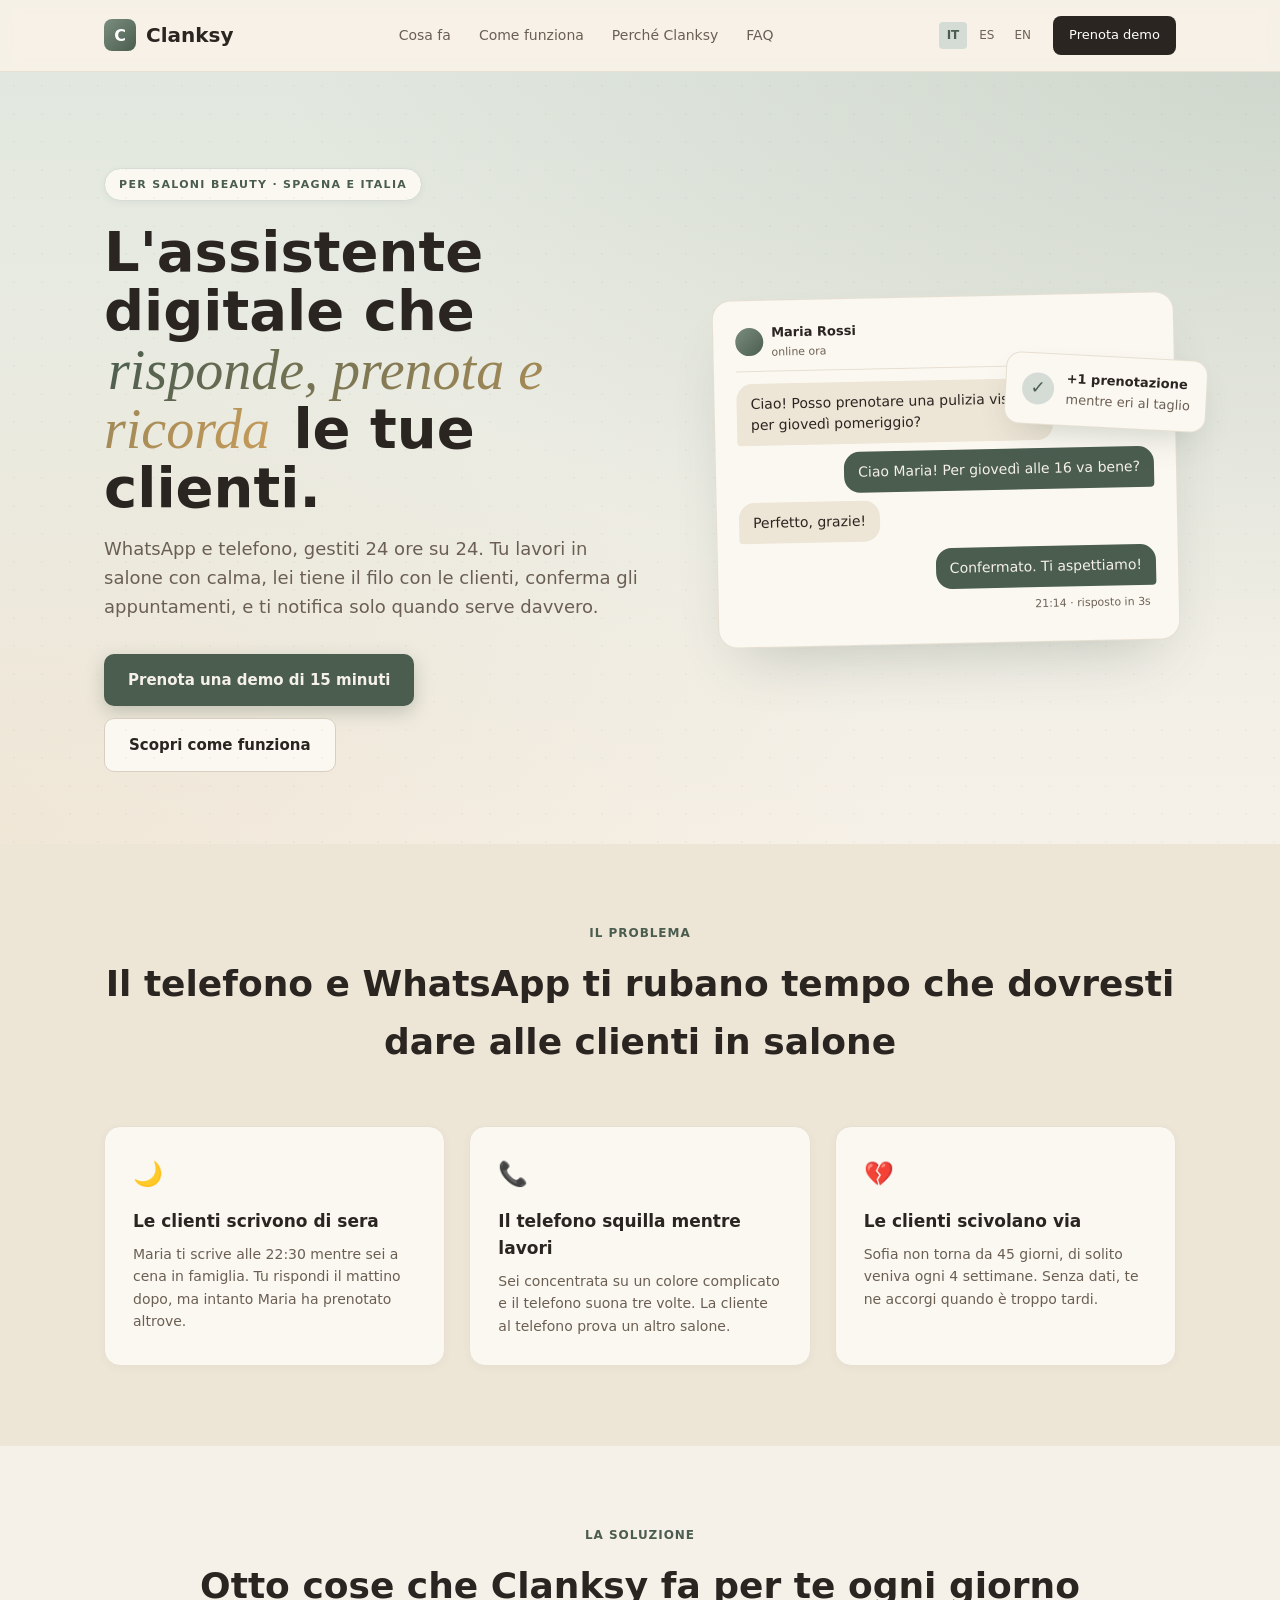
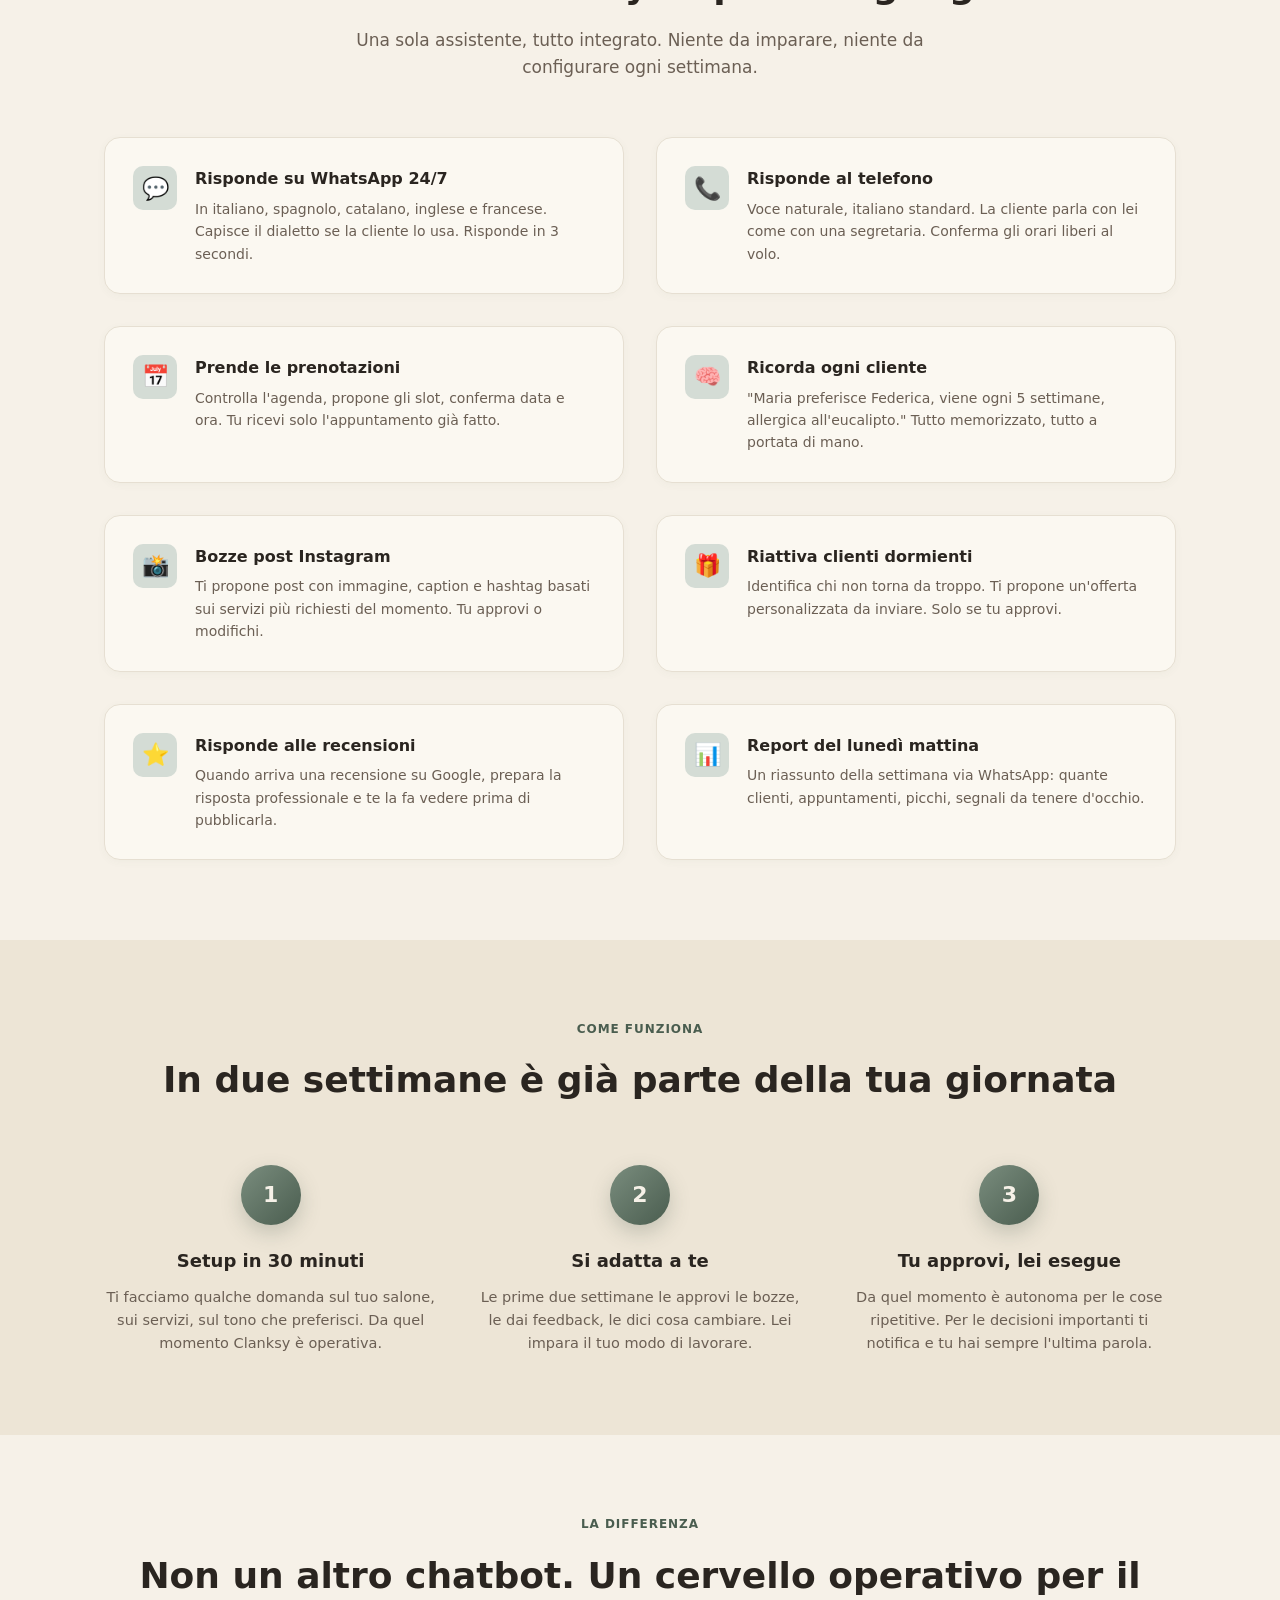
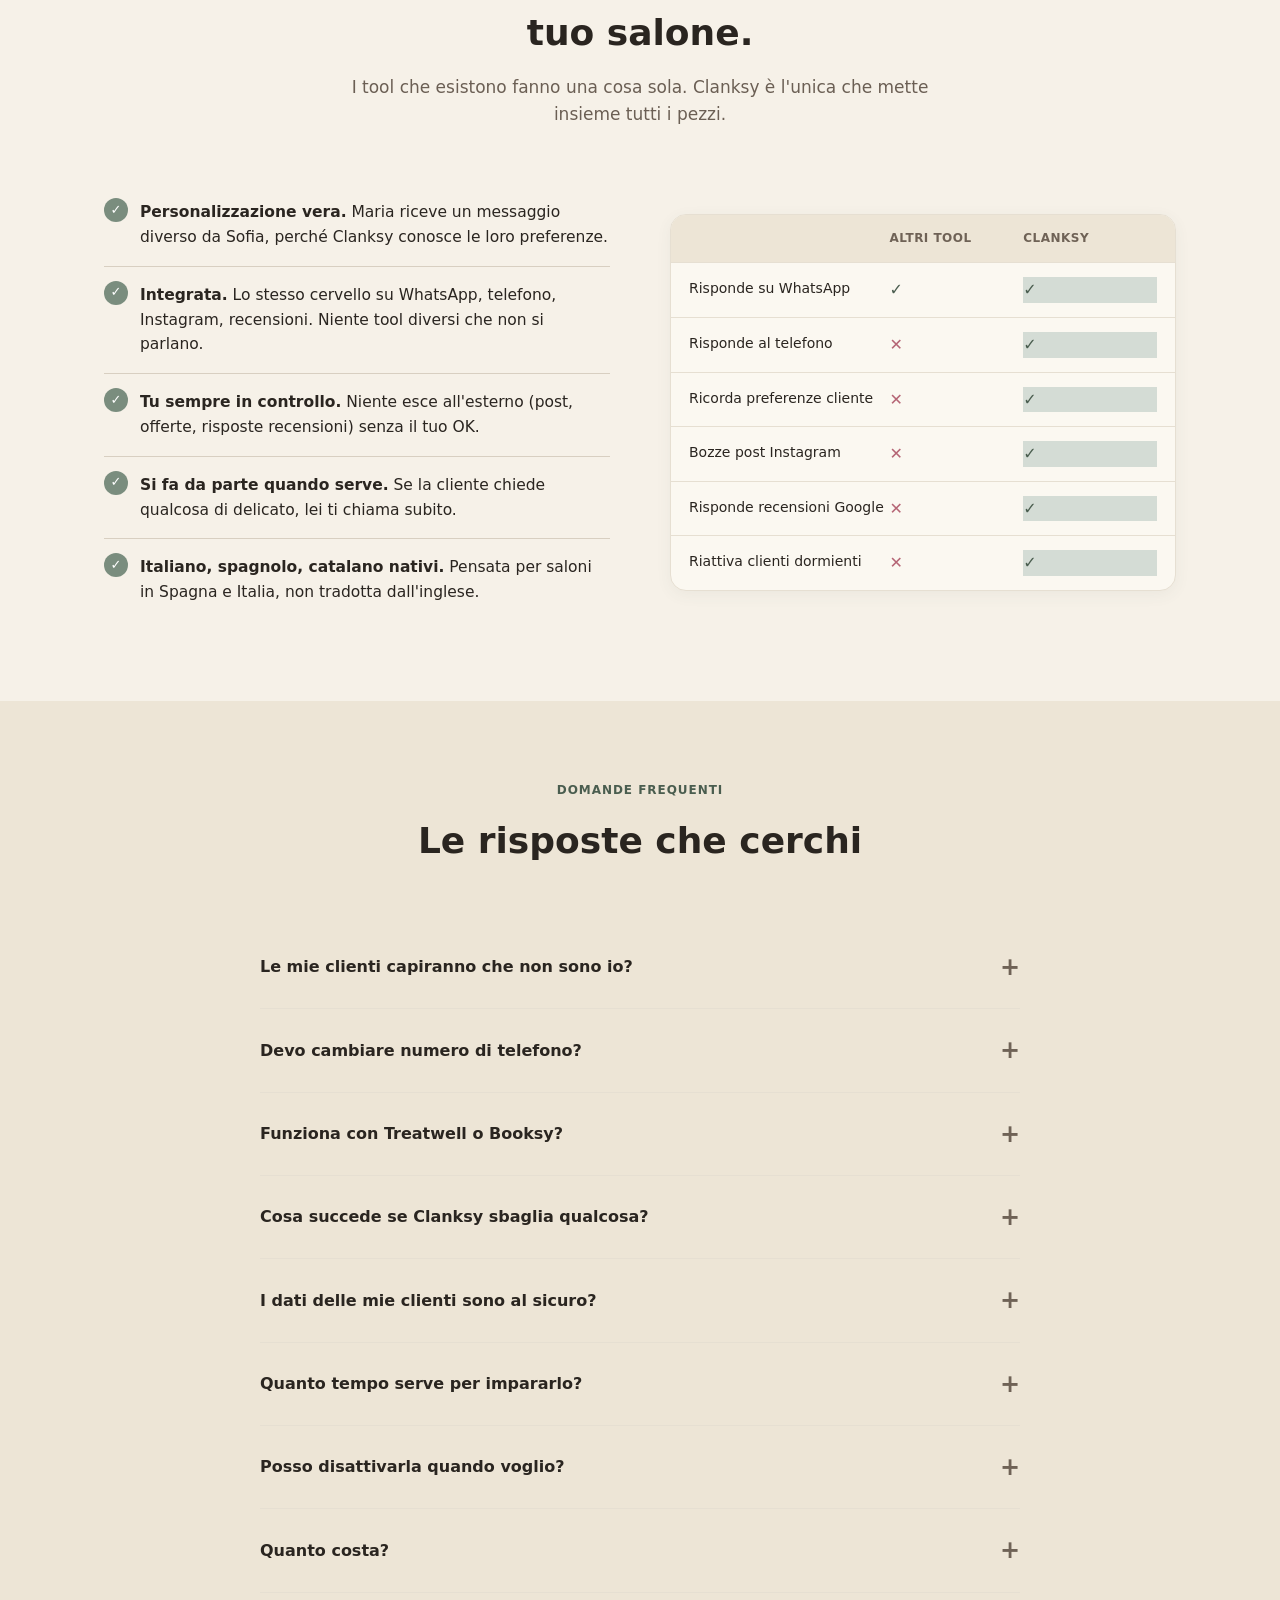
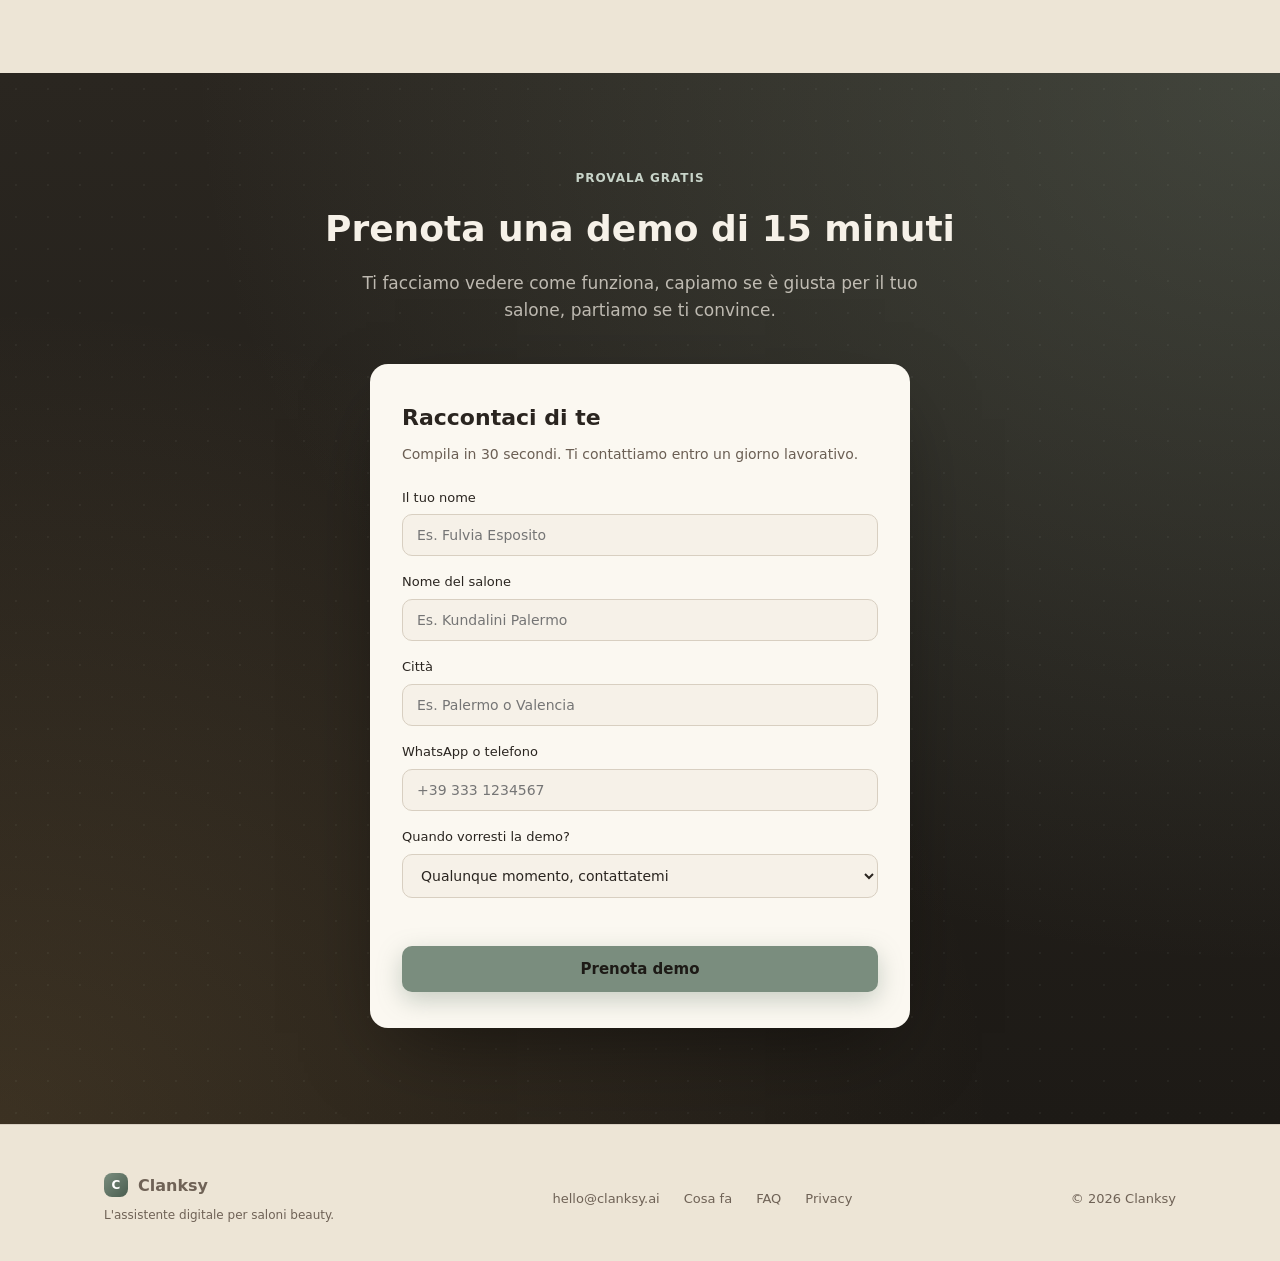
==== commit 758ca8d0: "Polish landing typography and CTAs" ====
--- a/index.html
+++ b/index.html
@@ -55,7 +55,7 @@
         quando serve davvero.
       </p>
       <div class="btn-row">
-        <a href="#demo" class="btn btn-primary">Prenota una demo di 15 minuti →</a>
+        <a href="#demo" class="btn btn-primary">Prenota una demo di 15 minuti</a>
         <a href="#cosa-fa" class="btn btn-secondary">Scopri come funziona</a>
       </div>
     </div>
@@ -354,7 +354,7 @@
           <option value="prossima">La prossima settimana</option>
         </select>
       </div>
-      <button type="submit" class="btn btn-primary">Prenota demo →</button>
+      <button type="submit" class="btn btn-primary">Prenota demo</button>
       <div class="form-success" id="form-ok">
         Grazie! Ti contattiamo a breve sul numero che hai indicato.
       </div>
--- a/assets/style.css
+++ b/assets/style.css
@@ -25,7 +25,7 @@
 * { box-sizing: border-box; margin: 0; padding: 0; }
 html { scroll-behavior: smooth; }
 body {
-  font-family: -apple-system, BlinkMacSystemFont, 'Inter', 'Segoe UI', system-ui, sans-serif;
+  font-family: ui-sans-serif, -apple-system, BlinkMacSystemFont, 'Segoe UI', system-ui, sans-serif;
   font-feature-settings: "ss01", "cv11";
   -webkit-font-smoothing: antialiased;
   color: var(--c-text);
@@ -57,7 +57,7 @@
 .logo {
   display: flex; align-items: center; gap: 10px;
   font-size: 20px; font-weight: 700;
-  letter-spacing: -0.02em;
+  letter-spacing: 0;
 }
 .logo-mark {
   width: 32px; height: 32px;
@@ -137,7 +137,7 @@
   font-size: 56px;
   font-weight: 700;
   line-height: 1.05;
-  letter-spacing: -0.03em;
+  letter-spacing: 0;
   color: var(--c-text);
   margin-bottom: 18px;
 }
@@ -290,7 +290,7 @@
 .section-title {
   font-size: 36px;
   font-weight: 700;
-  letter-spacing: -0.02em;
+  letter-spacing: 0;
   margin-bottom: 12px;
 }
 @media (max-width: 860px) { .section-title { font-size: 28px; } }
@@ -555,7 +555,7 @@
   font-size: 22px;
   font-weight: 700;
   margin-bottom: 8px;
-  letter-spacing: -0.01em;
+  letter-spacing: 0;
 }
 .form-card p {
   font-size: 14px; color: var(--c-text-soft);
@@ -641,7 +641,7 @@
 .legal-copy h1 {
   font-size: 44px;
   line-height: 1.08;
-  letter-spacing: -0.02em;
+  letter-spacing: 0;
   margin-bottom: 18px;
 }
 .legal-copy .hero-sub {
@@ -796,7 +796,7 @@
   .section-title {
     font-size: 29px;
     line-height: 1.14;
-    letter-spacing: -0.01em;
+    letter-spacing: 0;
   }
 
   .section-sub {
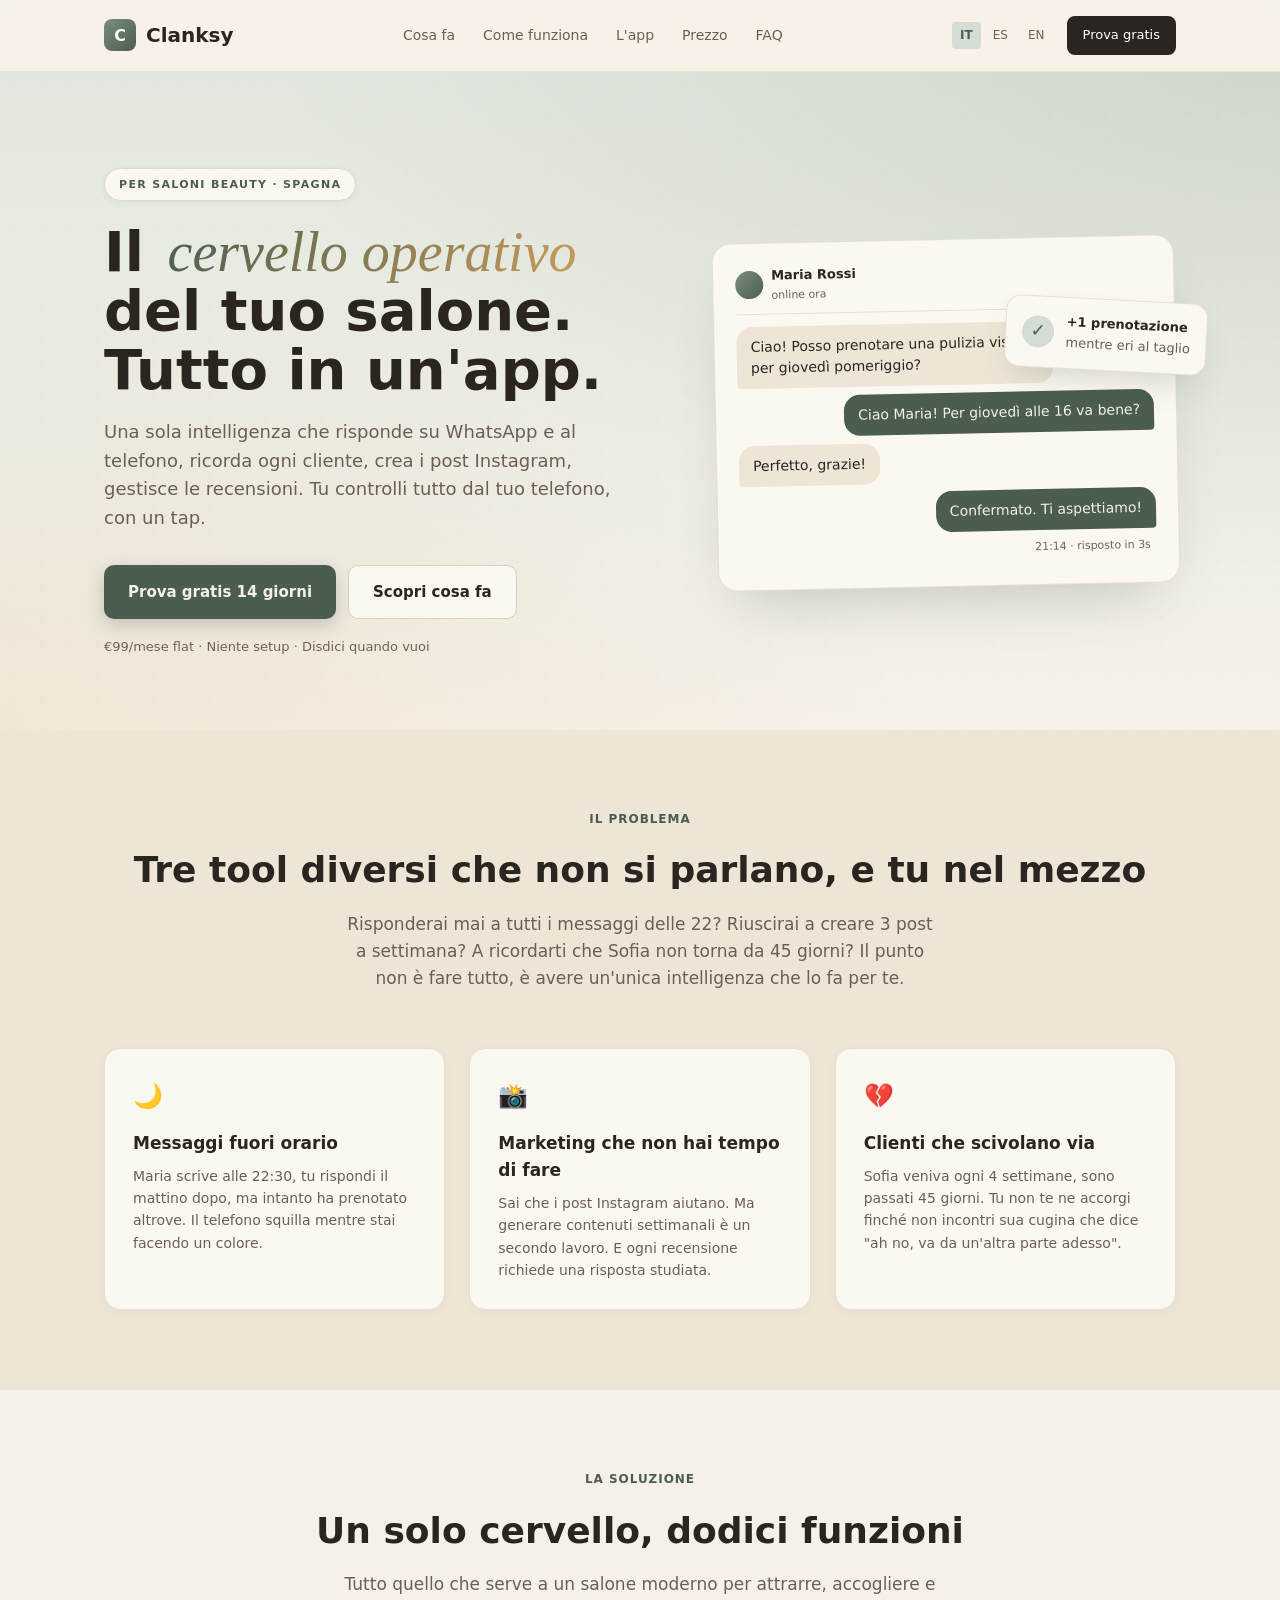
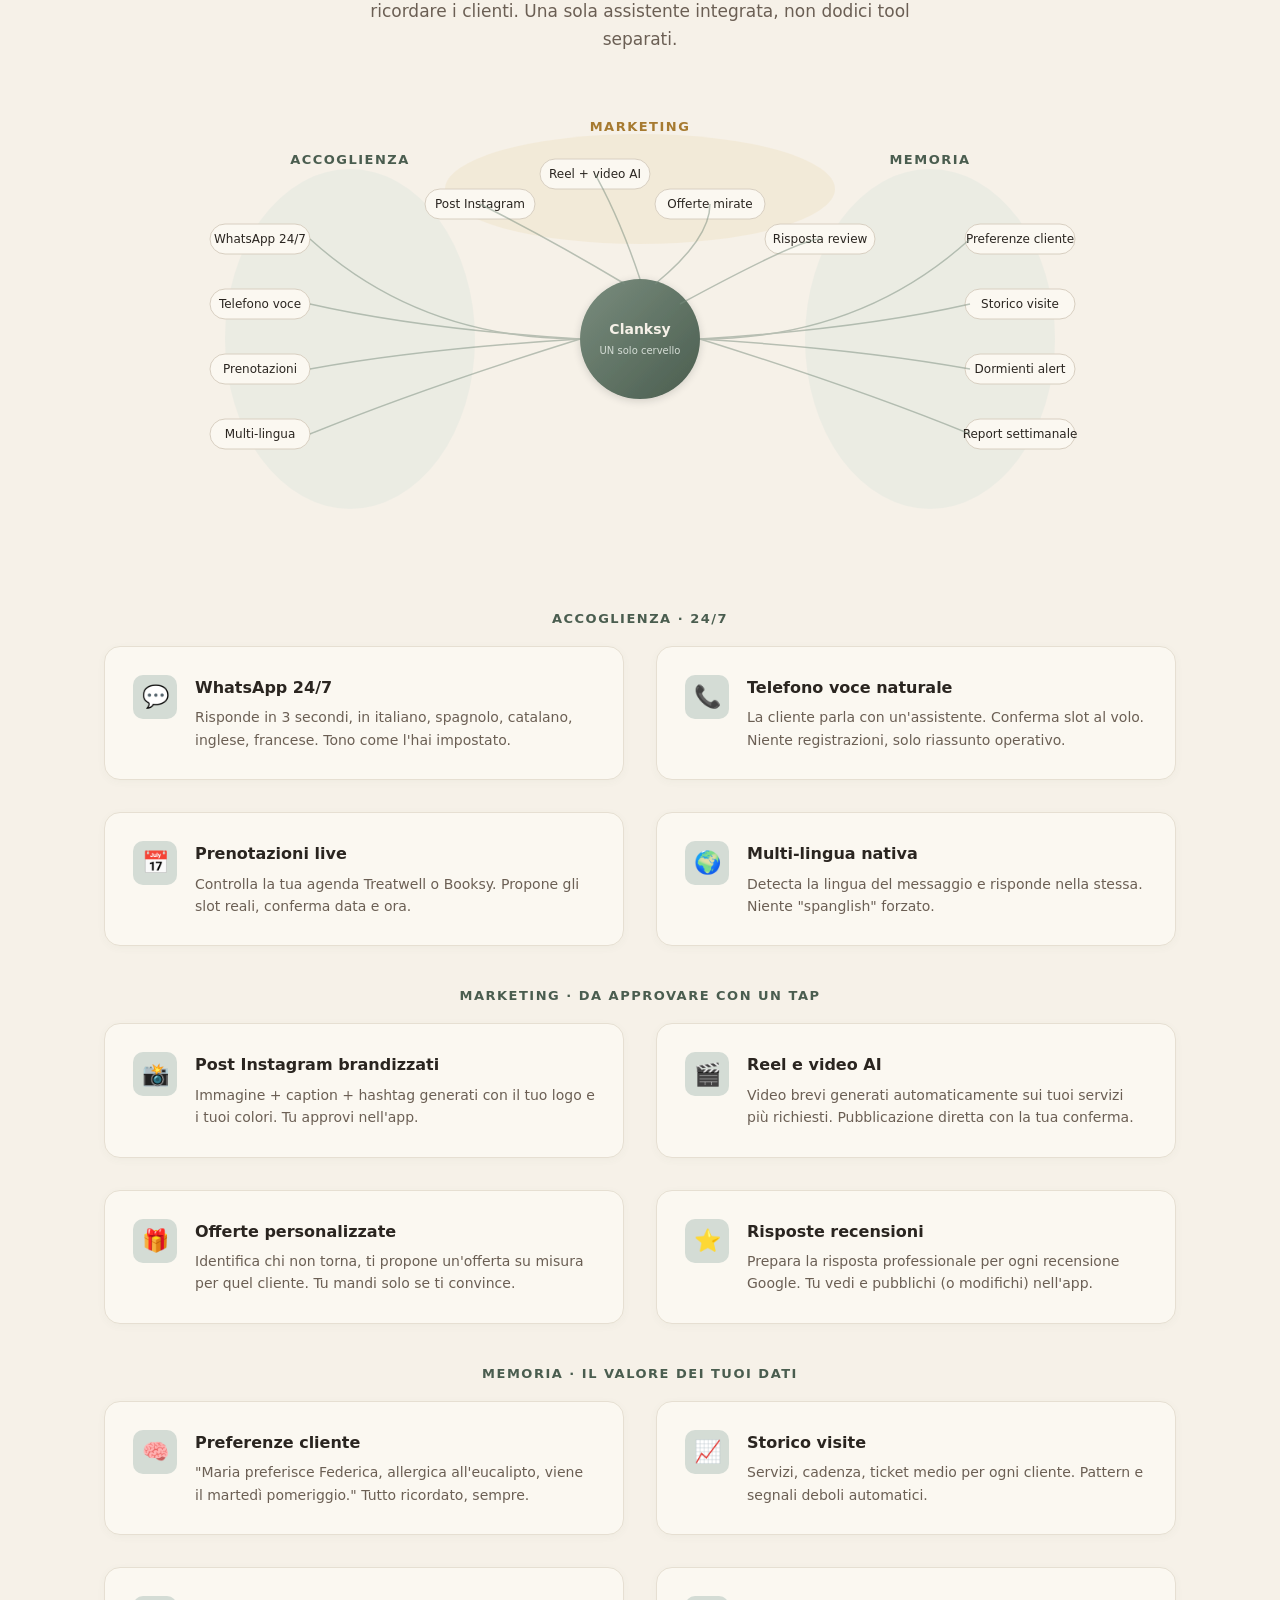
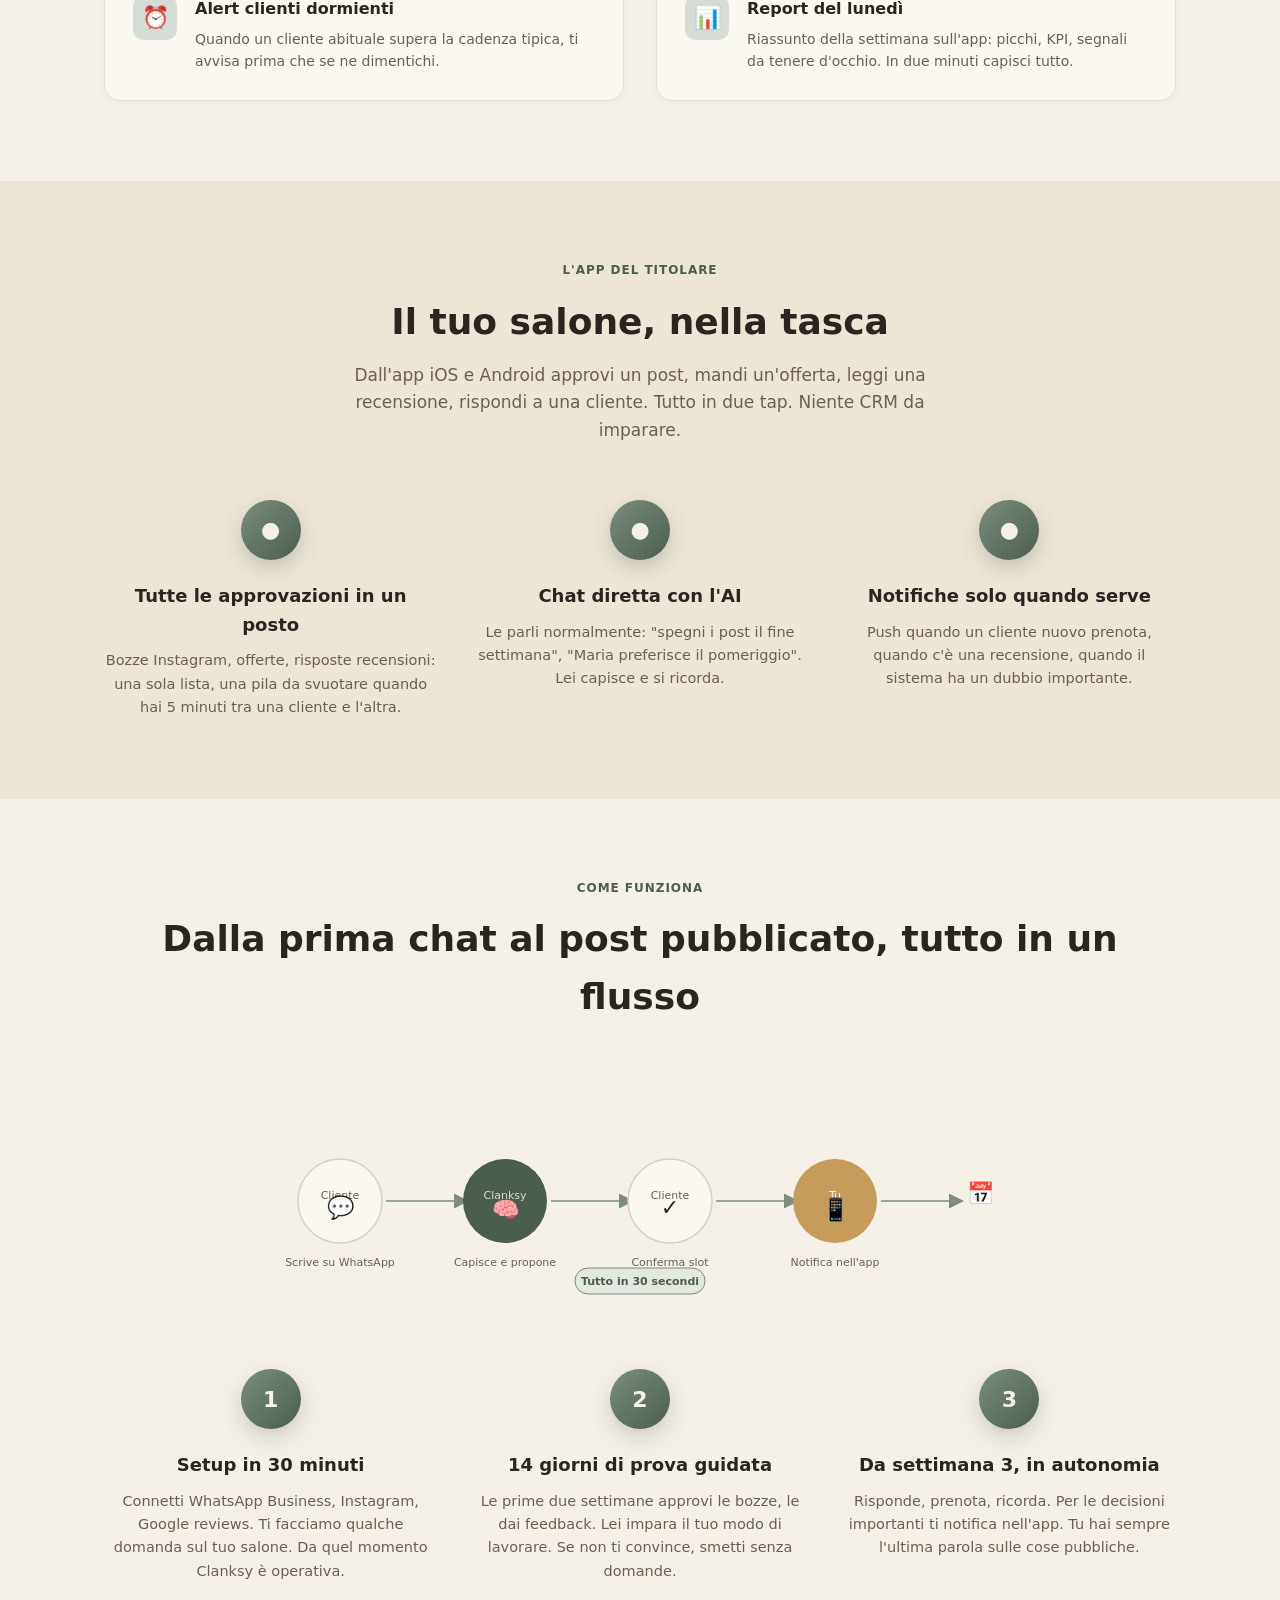
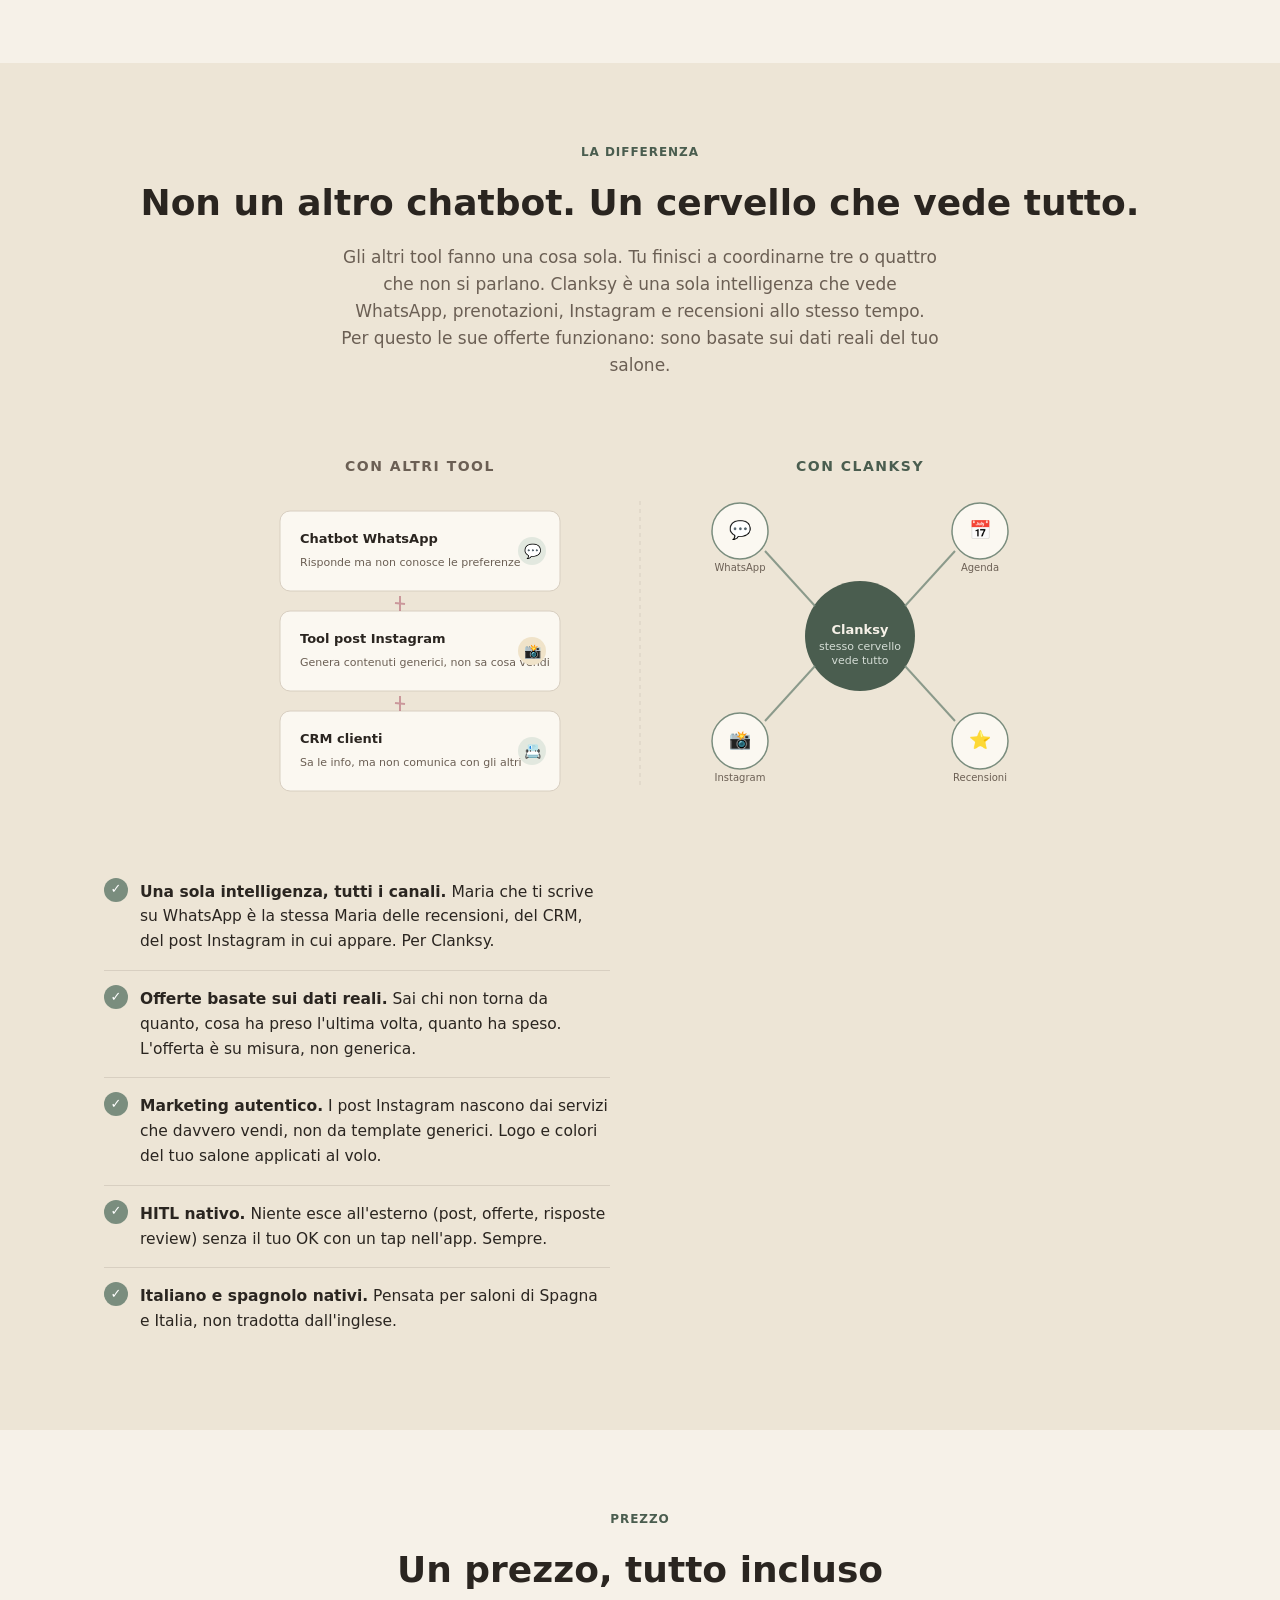
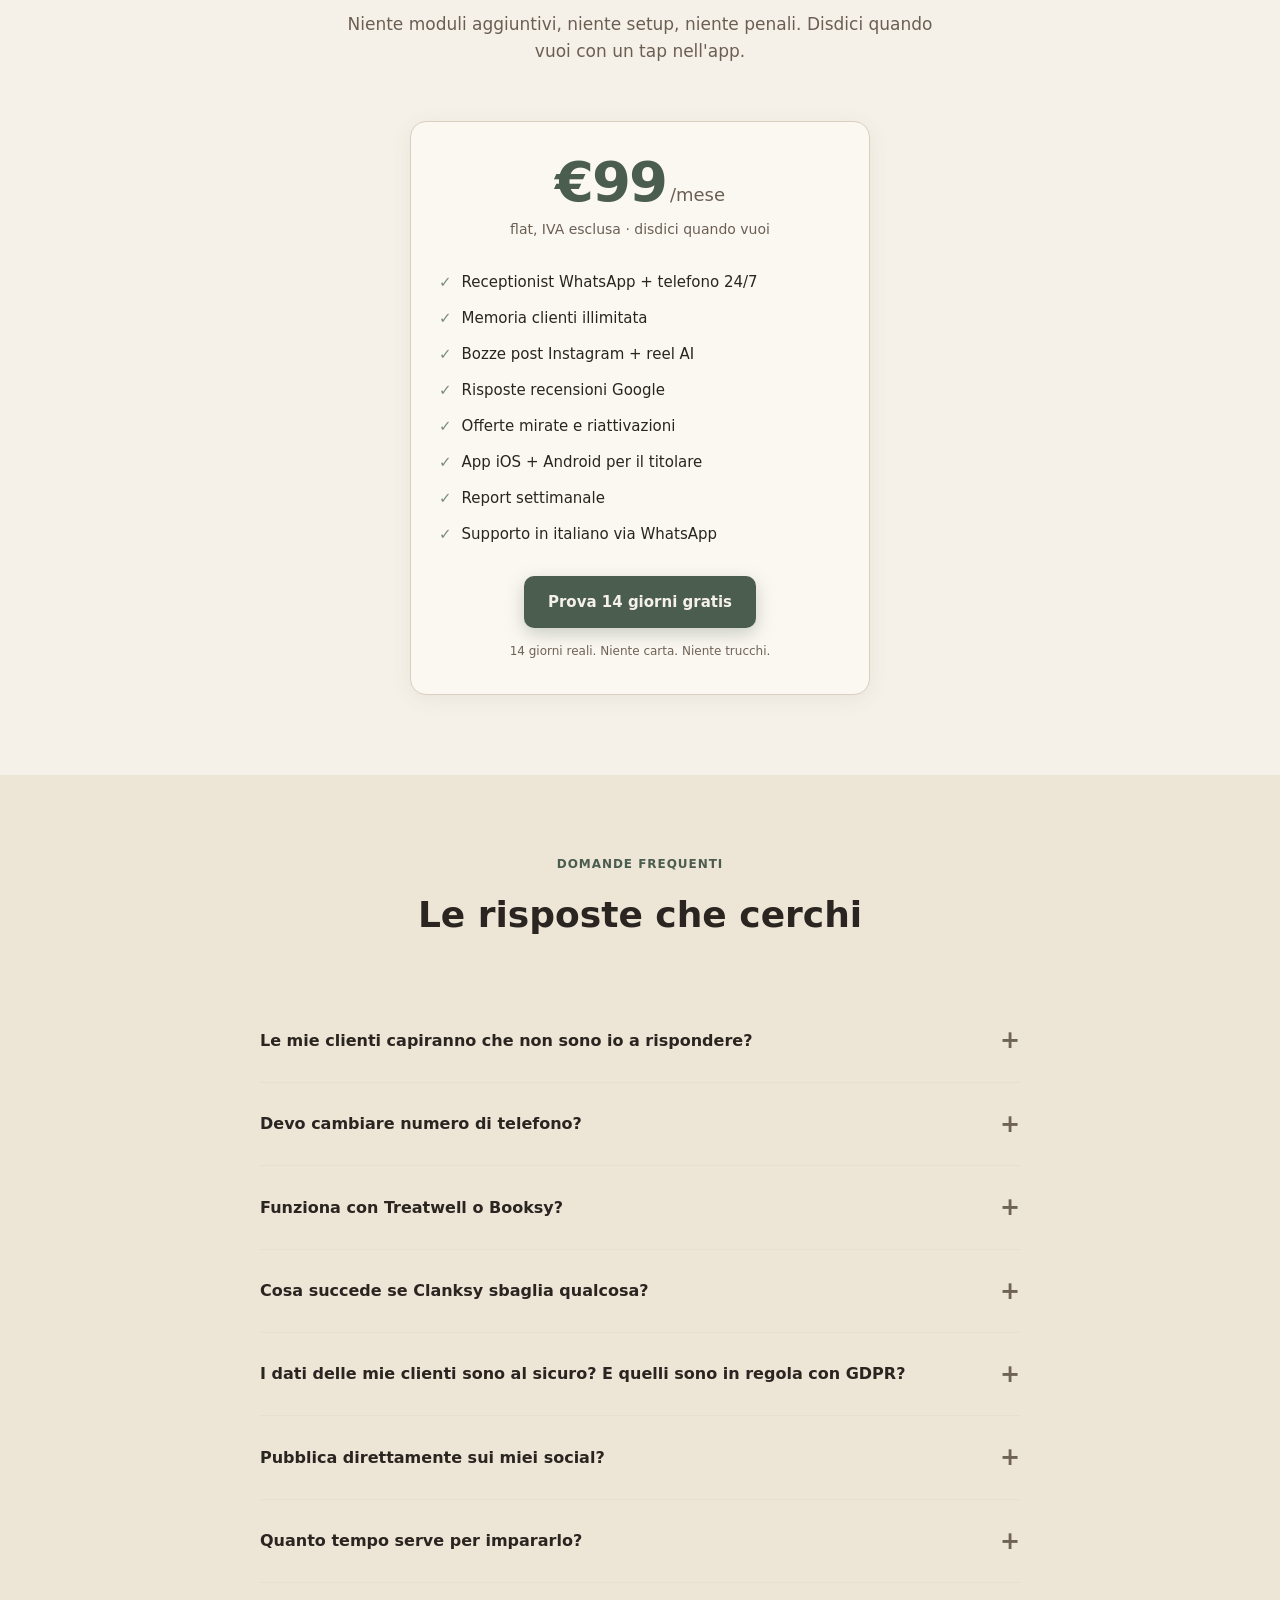
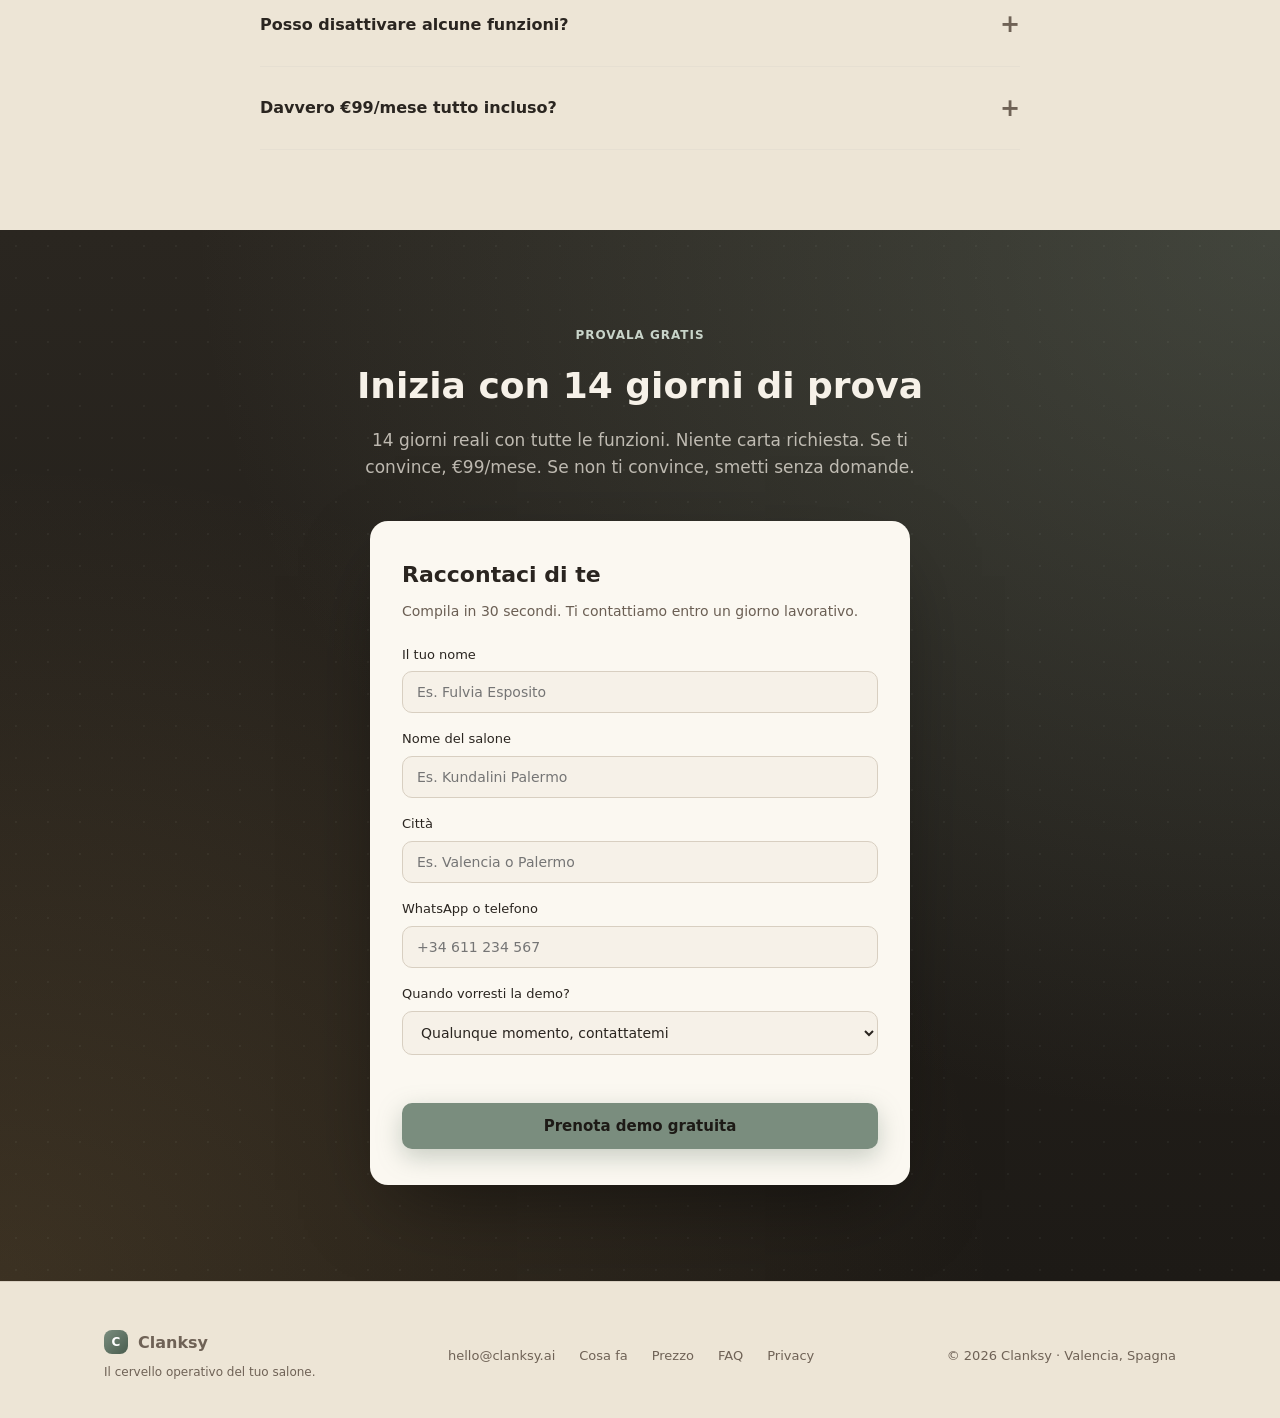
==== commit 75a730fe: "Sync from clanksy-agent main: landing rebuild + demo logos + Predis demo asset" ====
--- a/index.html
+++ b/index.html
@@ -3,17 +3,46 @@
 <head>
 <meta charset="UTF-8">
 <meta name="viewport" content="width=device-width, initial-scale=1, viewport-fit=cover">
-<title>Clanksy · L'assistente digitale per saloni beauty</title>
-<meta name="description" content="L'assistente AI che risponde su WhatsApp e al telefono, prende prenotazioni, ricorda le tue clienti e ti propone offerte mirate. Per saloni beauty in Spagna e Italia.">
-<meta property="og:title" content="Clanksy · L'assistente digitale per saloni beauty">
-<meta property="og:description" content="WhatsApp + telefono + marketing intelligente, in un'unica soluzione. Lavori in salone, lei tiene il filo con le tue clienti 24 ore su 24.">
+<title>Clanksy · Il cervello operativo del tuo salone</title>
+<meta name="description" content="Un'unica app mobile che risponde su WhatsApp e al telefono, ricorda ogni cliente, genera post Instagram e ti dà il report settimanale. €99/mese flat. Per saloni beauty in Spagna.">
+<meta property="og:title" content="Clanksy · Il cervello operativo del tuo salone">
+<meta property="og:description" content="Una sola app, un solo cervello. WhatsApp + telefono + Instagram + recensioni gestiti dalla stessa intelligenza. €99/mese flat, niente setup.">
 <meta property="og:type" content="website">
 <meta property="og:url" content="https://clanksy.ai/">
 <link rel="alternate" hreflang="it" href="https://clanksy.ai/">
 <link rel="alternate" hreflang="es" href="https://clanksy.ai/es">
 <link rel="alternate" hreflang="en" href="https://clanksy.ai/en">
 <link rel="icon" href="data:image/svg+xml,%3Csvg xmlns='http://www.w3.org/2000/svg' viewBox='0 0 100 100'%3E%3Crect width='100' height='100' rx='22' fill='%234a5d4f'/%3E%3Ctext x='50' y='68' text-anchor='middle' fill='%23f6f1e8' font-family='system-ui' font-size='62' font-weight='800'%3EC%3C/text%3E%3C/svg%3E">
-<link rel="stylesheet" href="assets/style.css?v=20260509-mobile2">
+<link rel="stylesheet" href="assets/style.css?v=20260514-mobile3">
+<style>
+/* Infografiche inline — fix dimensione + spaziatura */
+.infographic { width: 100%; max-width: 720px; margin: 32px auto 0; display: block; }
+.infographic-wide { max-width: 880px; }
+.infographic-small { max-width: 560px; }
+.pricing-card {
+  background: var(--c-card); border: 1px solid var(--c-border);
+  border-radius: 16px; padding: 32px 28px; text-align: center;
+  max-width: 460px; margin: 24px auto 0; box-shadow: 0 4px 20px rgba(74,93,79,0.08);
+}
+.pricing-price {
+  font-size: 56px; font-weight: 800; color: var(--c-accent-strong);
+  letter-spacing: -2px; line-height: 1;
+}
+.pricing-price .unit {
+  font-size: 18px; font-weight: 500; color: var(--c-text-soft);
+  letter-spacing: 0; margin-left: 4px;
+}
+.pricing-tagline { font-size: 14px; color: var(--c-text-soft); margin-top: 8px; }
+.pricing-includes { list-style: none; margin-top: 24px; text-align: left; }
+.pricing-includes li { padding: 6px 0; font-size: 15px; color: var(--c-text); }
+.pricing-includes li:before { content: "✓"; color: var(--c-accent); font-weight: 700; margin-right: 10px; }
+.feature-group-title {
+  font-size: 13px; font-weight: 600; color: var(--c-accent-strong);
+  text-transform: uppercase; letter-spacing: 1.5px;
+  margin: 40px 0 16px; text-align: center;
+}
+.feature-group-title:first-of-type { margin-top: 0; }
+</style>
 </head>
 <body>
 
@@ -27,7 +56,8 @@
     <nav class="nav-links">
       <a href="#cosa-fa">Cosa fa</a>
       <a href="#come-funziona">Come funziona</a>
-      <a href="#perche">Perché Clanksy</a>
+      <a href="#app">L'app</a>
+      <a href="#prezzo">Prezzo</a>
       <a href="#faq">FAQ</a>
     </nav>
     <div style="display:flex;gap:14px;align-items:center;">
@@ -36,7 +66,7 @@
         <a href="/es">ES</a>
         <a href="/en">EN</a>
       </div>
-      <a href="#demo" class="nav-cta">Prenota demo</a>
+      <a href="#demo" class="nav-cta">Prova gratis</a>
     </div>
   </div>
 </header>
@@ -47,17 +77,20 @@
 <section class="hero">
   <div class="wrap hero-grid">
     <div>
-      <span class="eyebrow">Per saloni beauty · Spagna e Italia</span>
-      <h1 class="h1">L'assistente digitale che <em>risponde, prenota e ricorda</em> le tue clienti.</h1>
+      <span class="eyebrow">Per saloni beauty · Spagna</span>
+      <h1 class="h1">Il <em>cervello operativo</em> del tuo salone. Tutto in un'app.</h1>
       <p class="lead">
-        WhatsApp e telefono, gestiti 24 ore su 24. Tu lavori in salone con calma, lei
-        tiene il filo con le clienti, conferma gli appuntamenti, e ti notifica solo
-        quando serve davvero.
+        Una sola intelligenza che risponde su WhatsApp e al telefono, ricorda
+        ogni cliente, crea i post Instagram, gestisce le recensioni. Tu controlli
+        tutto dal tuo telefono, con un tap.
       </p>
       <div class="btn-row">
-        <a href="#demo" class="btn btn-primary">Prenota una demo di 15 minuti</a>
-        <a href="#cosa-fa" class="btn btn-secondary">Scopri come funziona</a>
-      </div>
+        <a href="#demo" class="btn btn-primary">Prova gratis 14 giorni</a>
+        <a href="#cosa-fa" class="btn btn-secondary">Scopri cosa fa</a>
+      </div>
+      <p style="margin-top:18px;font-size:13px;color:var(--c-text-muted);">
+        €99/mese flat · Niente setup · Disdici quando vuoi
+      </p>
     </div>
     <div class="hero-illu">
       <div class="hero-card">
@@ -98,177 +131,525 @@
   <div class="wrap">
     <div class="section-header">
       <div class="section-eyebrow">Il problema</div>
-      <h2 class="section-title">Il telefono e WhatsApp ti rubano tempo che dovresti dare alle clienti in salone</h2>
+      <h2 class="section-title">Tre tool diversi che non si parlano, e tu nel mezzo</h2>
+      <p class="section-sub">
+        Risponderai mai a tutti i messaggi delle 22? Riuscirai a creare 3 post a settimana?
+        A ricordarti che Sofia non torna da 45 giorni? Il punto non è fare tutto, è avere
+        un'unica intelligenza che lo fa per te.
+      </p>
     </div>
     <div class="problem-grid">
       <div class="problem-card">
         <div class="problem-icon">🌙</div>
-        <h3 class="problem-title">Le clienti scrivono di sera</h3>
-        <p class="problem-desc">Maria ti scrive alle 22:30 mentre sei a cena in famiglia. Tu rispondi il mattino dopo, ma intanto Maria ha prenotato altrove.</p>
+        <h3 class="problem-title">Messaggi fuori orario</h3>
+        <p class="problem-desc">Maria scrive alle 22:30, tu rispondi il mattino dopo, ma intanto ha prenotato altrove. Il telefono squilla mentre stai facendo un colore.</p>
       </div>
       <div class="problem-card">
-        <div class="problem-icon">📞</div>
-        <h3 class="problem-title">Il telefono squilla mentre lavori</h3>
-        <p class="problem-desc">Sei concentrata su un colore complicato e il telefono suona tre volte. La cliente al telefono prova un altro salone.</p>
+        <div class="problem-icon">📸</div>
+        <h3 class="problem-title">Marketing che non hai tempo di fare</h3>
+        <p class="problem-desc">Sai che i post Instagram aiutano. Ma generare contenuti settimanali è un secondo lavoro. E ogni recensione richiede una risposta studiata.</p>
       </div>
       <div class="problem-card">
         <div class="problem-icon">💔</div>
-        <h3 class="problem-title">Le clienti scivolano via</h3>
-        <p class="problem-desc">Sofia non torna da 45 giorni, di solito veniva ogni 4 settimane. Senza dati, te ne accorgi quando è troppo tardi.</p>
+        <h3 class="problem-title">Clienti che scivolano via</h3>
+        <p class="problem-desc">Sofia veniva ogni 4 settimane, sono passati 45 giorni. Tu non te ne accorgi finché non incontri sua cugina che dice "ah no, va da un'altra parte adesso".</p>
       </div>
     </div>
   </div>
 </section>
 
-<!-- ====================== COSA FA ====================== -->
+<!-- ====================== COSA FA — 12 capability con infografica capability bundle ====================== -->
 <section class="section" id="cosa-fa">
   <div class="wrap">
     <div class="section-header">
       <div class="section-eyebrow">La soluzione</div>
-      <h2 class="section-title">Otto cose che Clanksy fa per te ogni giorno</h2>
-      <p class="section-sub">Una sola assistente, tutto integrato. Niente da imparare, niente da configurare ogni settimana.</p>
-    </div>
+      <h2 class="section-title">Un solo cervello, dodici funzioni</h2>
+      <p class="section-sub">
+        Tutto quello che serve a un salone moderno per attrarre, accogliere e ricordare i clienti.
+        Una sola assistente integrata, non dodici tool separati.
+      </p>
+    </div>
+
+    <!-- Infografica 1 — Capability bundle -->
+    <svg class="infographic infographic-wide" viewBox="0 0 880 460" role="img" aria-labelledby="info1-title info1-desc" xmlns="http://www.w3.org/2000/svg">
+      <title id="info1-title">Capability bundle Clanksy</title>
+      <desc id="info1-desc">Un cervello centrale collegato a dodici funzioni raggruppate in tre aree: Accoglienza, Marketing, Memoria.</desc>
+      <defs>
+        <linearGradient id="brainGrad" x1="0" y1="0" x2="1" y2="1">
+          <stop offset="0%" stop-color="#7a8d7e"/>
+          <stop offset="100%" stop-color="#4a5d4f"/>
+        </linearGradient>
+        <filter id="softShadow" x="-20%" y="-20%" width="140%" height="140%">
+          <feGaussianBlur in="SourceAlpha" stdDeviation="4"/>
+          <feOffset dx="0" dy="2"/>
+          <feComponentTransfer><feFuncA type="linear" slope="0.15"/></feComponentTransfer>
+          <feMerge><feMergeNode/><feMergeNode in="SourceGraphic"/></feMerge>
+        </filter>
+      </defs>
+
+      <!-- Background circles for groups -->
+      <ellipse cx="150" cy="230" rx="125" ry="170" fill="#e2e8df" opacity="0.5"/>
+      <ellipse cx="440" cy="80" rx="195" ry="55" fill="#f0e3c9" opacity="0.5"/>
+      <ellipse cx="730" cy="230" rx="125" ry="170" fill="#e2e8df" opacity="0.5"/>
+
+      <!-- Group labels -->
+      <text x="150" y="55" text-anchor="middle" fill="#4a5d4f" font-family="system-ui" font-size="13" font-weight="700" letter-spacing="1.5">ACCOGLIENZA</text>
+      <text x="440" y="22" text-anchor="middle" fill="#a67a30" font-family="system-ui" font-size="13" font-weight="700" letter-spacing="1.5">MARKETING</text>
+      <text x="730" y="55" text-anchor="middle" fill="#4a5d4f" font-family="system-ui" font-size="13" font-weight="700" letter-spacing="1.5">MEMORIA</text>
+
+      <!-- Central brain -->
+      <circle cx="440" cy="230" r="60" fill="url(#brainGrad)" filter="url(#softShadow)"/>
+      <text x="440" y="225" text-anchor="middle" fill="#f6f1e8" font-family="system-ui" font-size="14" font-weight="700">Clanksy</text>
+      <text x="440" y="245" text-anchor="middle" fill="#d4dcd5" font-family="system-ui" font-size="10">UN solo cervello</text>
+
+      <!-- Accoglienza nodes (left) -->
+      <g font-family="system-ui" font-size="12" fill="#2a2520">
+        <g transform="translate(60, 130)">
+          <rect x="-50" y="-15" width="100" height="30" rx="15" fill="#fbf8f1" stroke="#d8cfc1"/>
+          <text text-anchor="middle" dy="4">WhatsApp 24/7</text>
+        </g>
+        <g transform="translate(60, 195)">
+          <rect x="-50" y="-15" width="100" height="30" rx="15" fill="#fbf8f1" stroke="#d8cfc1"/>
+          <text text-anchor="middle" dy="4">Telefono voce</text>
+        </g>
+        <g transform="translate(60, 260)">
+          <rect x="-50" y="-15" width="100" height="30" rx="15" fill="#fbf8f1" stroke="#d8cfc1"/>
+          <text text-anchor="middle" dy="4">Prenotazioni</text>
+        </g>
+        <g transform="translate(60, 325)">
+          <rect x="-50" y="-15" width="100" height="30" rx="15" fill="#fbf8f1" stroke="#d8cfc1"/>
+          <text text-anchor="middle" dy="4">Multi-lingua</text>
+        </g>
+      </g>
+
+      <!-- Marketing nodes (top) -->
+      <g font-family="system-ui" font-size="12" fill="#2a2520">
+        <g transform="translate(280, 95)">
+          <rect x="-55" y="-15" width="110" height="30" rx="15" fill="#fbf8f1" stroke="#d8cfc1"/>
+          <text text-anchor="middle" dy="4">Post Instagram</text>
+        </g>
+        <g transform="translate(395, 65)">
+          <rect x="-55" y="-15" width="110" height="30" rx="15" fill="#fbf8f1" stroke="#d8cfc1"/>
+          <text text-anchor="middle" dy="4">Reel + video AI</text>
+        </g>
+        <g transform="translate(510, 95)">
+          <rect x="-55" y="-15" width="110" height="30" rx="15" fill="#fbf8f1" stroke="#d8cfc1"/>
+          <text text-anchor="middle" dy="4">Offerte mirate</text>
+        </g>
+        <g transform="translate(620, 130)">
+          <rect x="-55" y="-15" width="110" height="30" rx="15" fill="#fbf8f1" stroke="#d8cfc1"/>
+          <text text-anchor="middle" dy="4">Risposta review</text>
+        </g>
+      </g>
+
+      <!-- Memoria nodes (right) -->
+      <g font-family="system-ui" font-size="12" fill="#2a2520">
+        <g transform="translate(820, 130)">
+          <rect x="-55" y="-15" width="110" height="30" rx="15" fill="#fbf8f1" stroke="#d8cfc1"/>
+          <text text-anchor="middle" dy="4">Preferenze cliente</text>
+        </g>
+        <g transform="translate(820, 195)">
+          <rect x="-55" y="-15" width="110" height="30" rx="15" fill="#fbf8f1" stroke="#d8cfc1"/>
+          <text text-anchor="middle" dy="4">Storico visite</text>
+        </g>
+        <g transform="translate(820, 260)">
+          <rect x="-55" y="-15" width="110" height="30" rx="15" fill="#fbf8f1" stroke="#d8cfc1"/>
+          <text text-anchor="middle" dy="4">Dormienti alert</text>
+        </g>
+        <g transform="translate(820, 325)">
+          <rect x="-55" y="-15" width="110" height="30" rx="15" fill="#fbf8f1" stroke="#d8cfc1"/>
+          <text text-anchor="middle" dy="4">Report settimanale</text>
+        </g>
+      </g>
+
+      <!-- Connection lines (soft sage) -->
+      <g stroke="#7a8d7e" stroke-width="1.5" opacity="0.5" fill="none">
+        <path d="M 380 230 Q 220 230 110 130"/>
+        <path d="M 380 230 Q 220 220 110 195"/>
+        <path d="M 380 230 Q 220 240 110 260"/>
+        <path d="M 380 230 Q 220 280 110 325"/>
+        <path d="M 425 175 Q 350 130 280 95"/>
+        <path d="M 440 170 Q 420 110 395 65"/>
+        <path d="M 455 175 Q 510 130 510 95"/>
+        <path d="M 480 195 Q 600 130 620 130"/>
+        <path d="M 500 230 Q 660 230 770 130"/>
+        <path d="M 500 230 Q 660 220 770 195"/>
+        <path d="M 500 230 Q 660 240 770 260"/>
+        <path d="M 500 230 Q 660 280 770 325"/>
+      </g>
+    </svg>
+
+    <!-- 12 features in 3 groups -->
+    <div class="feature-group-title">Accoglienza · 24/7</div>
     <div class="feature-grid">
       <div class="feature">
         <div class="feature-icon-box">💬</div>
         <div class="feature-text">
-          <h3>Risponde su WhatsApp 24/7</h3>
-          <p>In italiano, spagnolo, catalano, inglese e francese. Capisce il dialetto se la cliente lo usa. Risponde in 3 secondi.</p>
+          <h3>WhatsApp 24/7</h3>
+          <p>Risponde in 3 secondi, in italiano, spagnolo, catalano, inglese, francese. Tono come l'hai impostato.</p>
         </div>
       </div>
       <div class="feature">
         <div class="feature-icon-box">📞</div>
         <div class="feature-text">
-          <h3>Risponde al telefono</h3>
-          <p>Voce naturale, italiano standard. La cliente parla con lei come con una segretaria. Conferma gli orari liberi al volo.</p>
+          <h3>Telefono voce naturale</h3>
+          <p>La cliente parla con un'assistente. Conferma slot al volo. Niente registrazioni, solo riassunto operativo.</p>
         </div>
       </div>
       <div class="feature">
         <div class="feature-icon-box">📅</div>
         <div class="feature-text">
-          <h3>Prende le prenotazioni</h3>
-          <p>Controlla l'agenda, propone gli slot, conferma data e ora. Tu ricevi solo l'appuntamento già fatto.</p>
-        </div>
-      </div>
+          <h3>Prenotazioni live</h3>
+          <p>Controlla la tua agenda Treatwell o Booksy. Propone gli slot reali, conferma data e ora.</p>
+        </div>
+      </div>
+      <div class="feature">
+        <div class="feature-icon-box">🌍</div>
+        <div class="feature-text">
+          <h3>Multi-lingua nativa</h3>
+          <p>Detecta la lingua del messaggio e risponde nella stessa. Niente "spanglish" forzato.</p>
+        </div>
+      </div>
+    </div>
+
+    <div class="feature-group-title">Marketing · da approvare con un tap</div>
+    <div class="feature-grid">
+      <div class="feature">
+        <div class="feature-icon-box">📸</div>
+        <div class="feature-text">
+          <h3>Post Instagram brandizzati</h3>
+          <p>Immagine + caption + hashtag generati con il tuo logo e i tuoi colori. Tu approvi nell'app.</p>
+        </div>
+      </div>
+      <div class="feature">
+        <div class="feature-icon-box">🎬</div>
+        <div class="feature-text">
+          <h3>Reel e video AI</h3>
+          <p>Video brevi generati automaticamente sui tuoi servizi più richiesti. Pubblicazione diretta con la tua conferma.</p>
+        </div>
+      </div>
+      <div class="feature">
+        <div class="feature-icon-box">🎁</div>
+        <div class="feature-text">
+          <h3>Offerte personalizzate</h3>
+          <p>Identifica chi non torna, ti propone un'offerta su misura per quel cliente. Tu mandi solo se ti convince.</p>
+        </div>
+      </div>
+      <div class="feature">
+        <div class="feature-icon-box">⭐</div>
+        <div class="feature-text">
+          <h3>Risposte recensioni</h3>
+          <p>Prepara la risposta professionale per ogni recensione Google. Tu vedi e pubblichi (o modifichi) nell'app.</p>
+        </div>
+      </div>
+    </div>
+
+    <div class="feature-group-title">Memoria · il valore dei tuoi dati</div>
+    <div class="feature-grid">
       <div class="feature">
         <div class="feature-icon-box">🧠</div>
         <div class="feature-text">
-          <h3>Ricorda ogni cliente</h3>
-          <p>"Maria preferisce Federica, viene ogni 5 settimane, allergica all'eucalipto." Tutto memorizzato, tutto a portata di mano.</p>
-        </div>
-      </div>
-      <div class="feature">
-        <div class="feature-icon-box">📸</div>
-        <div class="feature-text">
-          <h3>Bozze post Instagram</h3>
-          <p>Ti propone post con immagine, caption e hashtag basati sui servizi più richiesti del momento. Tu approvi o modifichi.</p>
-        </div>
-      </div>
-      <div class="feature">
-        <div class="feature-icon-box">🎁</div>
-        <div class="feature-text">
-          <h3>Riattiva clienti dormienti</h3>
-          <p>Identifica chi non torna da troppo. Ti propone un'offerta personalizzata da inviare. Solo se tu approvi.</p>
-        </div>
-      </div>
-      <div class="feature">
-        <div class="feature-icon-box">⭐</div>
-        <div class="feature-text">
-          <h3>Risponde alle recensioni</h3>
-          <p>Quando arriva una recensione su Google, prepara la risposta professionale e te la fa vedere prima di pubblicarla.</p>
+          <h3>Preferenze cliente</h3>
+          <p>"Maria preferisce Federica, allergica all'eucalipto, viene il martedì pomeriggio." Tutto ricordato, sempre.</p>
+        </div>
+      </div>
+      <div class="feature">
+        <div class="feature-icon-box">📈</div>
+        <div class="feature-text">
+          <h3>Storico visite</h3>
+          <p>Servizi, cadenza, ticket medio per ogni cliente. Pattern e segnali deboli automatici.</p>
+        </div>
+      </div>
+      <div class="feature">
+        <div class="feature-icon-box">⏰</div>
+        <div class="feature-text">
+          <h3>Alert clienti dormienti</h3>
+          <p>Quando un cliente abituale supera la cadenza tipica, ti avvisa prima che se ne dimentichi.</p>
         </div>
       </div>
       <div class="feature">
         <div class="feature-icon-box">📊</div>
         <div class="feature-text">
-          <h3>Report del lunedì mattina</h3>
-          <p>Un riassunto della settimana via WhatsApp: quante clienti, appuntamenti, picchi, segnali da tenere d'occhio.</p>
+          <h3>Report del lunedì</h3>
+          <p>Riassunto della settimana sull'app: picchi, KPI, segnali da tenere d'occhio. In due minuti capisci tutto.</p>
         </div>
       </div>
     </div>
   </div>
 </section>
 
-<!-- ====================== COME FUNZIONA ====================== -->
-<section class="section section-tinted" id="come-funziona">
+<!-- ====================== APP MOBILE ====================== -->
+<section class="section section-tinted" id="app">
+  <div class="wrap">
+    <div class="section-header">
+      <div class="section-eyebrow">L'app del titolare</div>
+      <h2 class="section-title">Il tuo salone, nella tasca</h2>
+      <p class="section-sub">
+        Dall'app iOS e Android approvi un post, mandi un'offerta, leggi una recensione,
+        rispondi a una cliente. Tutto in due tap. Niente CRM da imparare.
+      </p>
+    </div>
+
+    <div class="how-grid" style="margin-top:32px;">
+      <div class="how-step">
+        <div class="how-num">●</div>
+        <h3>Tutte le approvazioni in un posto</h3>
+        <p>Bozze Instagram, offerte, risposte recensioni: una sola lista, una pila da svuotare quando hai 5 minuti tra una cliente e l'altra.</p>
+      </div>
+      <div class="how-step">
+        <div class="how-num">●</div>
+        <h3>Chat diretta con l'AI</h3>
+        <p>Le parli normalmente: "spegni i post il fine settimana", "Maria preferisce il pomeriggio". Lei capisce e si ricorda.</p>
+      </div>
+      <div class="how-step">
+        <div class="how-num">●</div>
+        <h3>Notifiche solo quando serve</h3>
+        <p>Push quando un cliente nuovo prenota, quando c'è una recensione, quando il sistema ha un dubbio importante.</p>
+      </div>
+    </div>
+  </div>
+</section>
+
+<!-- ====================== COME FUNZIONA + flow infografica ====================== -->
+<section class="section" id="come-funziona">
   <div class="wrap">
     <div class="section-header">
       <div class="section-eyebrow">Come funziona</div>
-      <h2 class="section-title">In due settimane è già parte della tua giornata</h2>
-    </div>
-    <div class="how-grid">
+      <h2 class="section-title">Dalla prima chat al post pubblicato, tutto in un flusso</h2>
+    </div>
+
+    <!-- Infografica 2 — Flow operativo -->
+    <svg class="infographic" viewBox="0 0 720 240" role="img" aria-labelledby="info2-title info2-desc" xmlns="http://www.w3.org/2000/svg">
+      <title id="info2-title">Flusso operativo Clanksy</title>
+      <desc id="info2-desc">Il cliente scrive su WhatsApp, Clanksy capisce e propone uno slot, il cliente conferma, il titolare riceve la notifica nell'app, e l'appuntamento entra in agenda.</desc>
+
+      <defs>
+        <marker id="arrow" markerWidth="10" markerHeight="10" refX="8" refY="5" orient="auto">
+          <path d="M 0 0 L 10 5 L 0 10 z" fill="#7a8d7e"/>
+        </marker>
+      </defs>
+
+      <!-- Step 1: Cliente -->
+      <g transform="translate(60, 120)">
+        <circle r="42" fill="#fbf8f1" stroke="#d8cfc1" stroke-width="1.5"/>
+        <text y="-2" text-anchor="middle" font-family="system-ui" font-size="11" fill="#6b5f54">Cliente</text>
+        <text y="14" text-anchor="middle" font-family="system-ui" font-size="22" fill="#2a2520">💬</text>
+        <text y="65" text-anchor="middle" font-family="system-ui" font-size="11" fill="#6b5f54">Scrive su WhatsApp</text>
+      </g>
+
+      <line x1="106" y1="120" x2="186" y2="120" stroke="#7a8d7e" stroke-width="1.5" marker-end="url(#arrow)"/>
+
+      <!-- Step 2: Clanksy capisce -->
+      <g transform="translate(225, 120)">
+        <circle r="42" fill="#4a5d4f"/>
+        <text y="-2" text-anchor="middle" font-family="system-ui" font-size="11" fill="#d4dcd5">Clanksy</text>
+        <text y="16" text-anchor="middle" font-family="system-ui" font-size="22" fill="#f6f1e8">🧠</text>
+        <text y="65" text-anchor="middle" font-family="system-ui" font-size="11" fill="#6b5f54">Capisce e propone</text>
+      </g>
+
+      <line x1="271" y1="120" x2="351" y2="120" stroke="#7a8d7e" stroke-width="1.5" marker-end="url(#arrow)"/>
+
+      <!-- Step 3: Conferma -->
+      <g transform="translate(390, 120)">
+        <circle r="42" fill="#fbf8f1" stroke="#d8cfc1" stroke-width="1.5"/>
+        <text y="-2" text-anchor="middle" font-family="system-ui" font-size="11" fill="#6b5f54">Cliente</text>
+        <text y="14" text-anchor="middle" font-family="system-ui" font-size="22" fill="#2a2520">✓</text>
+        <text y="65" text-anchor="middle" font-family="system-ui" font-size="11" fill="#6b5f54">Conferma slot</text>
+      </g>
+
+      <line x1="436" y1="120" x2="516" y2="120" stroke="#7a8d7e" stroke-width="1.5" marker-end="url(#arrow)"/>
+
+      <!-- Step 4: Agenda + notifica owner -->
+      <g transform="translate(555, 120)">
+        <circle r="42" fill="#c79c5a"/>
+        <text y="-2" text-anchor="middle" font-family="system-ui" font-size="11" fill="#fbf8f1">Tu</text>
+        <text y="16" text-anchor="middle" font-family="system-ui" font-size="22" fill="#fbf8f1">📱</text>
+        <text y="65" text-anchor="middle" font-family="system-ui" font-size="11" fill="#6b5f54">Notifica nell'app</text>
+      </g>
+
+      <line x1="601" y1="120" x2="681" y2="120" stroke="#7a8d7e" stroke-width="1.5" marker-end="url(#arrow)"/>
+
+      <!-- Output: agenda check -->
+      <g transform="translate(700, 120)">
+        <text text-anchor="middle" font-family="system-ui" font-size="22" fill="#4a5d4f">📅</text>
+      </g>
+
+      <!-- Time badge -->
+      <g transform="translate(360, 200)">
+        <rect x="-65" y="-13" width="130" height="26" rx="13" fill="#e2e8df" stroke="#7a8d7e" stroke-width="1"/>
+        <text text-anchor="middle" dy="4" font-family="system-ui" font-size="11" fill="#4a5d4f" font-weight="600">Tutto in 30 secondi</text>
+      </g>
+    </svg>
+
+    <div class="how-grid" style="margin-top:48px;">
       <div class="how-step">
         <div class="how-num">1</div>
         <h3>Setup in 30 minuti</h3>
-        <p>Ti facciamo qualche domanda sul tuo salone, sui servizi, sul tono che preferisci. Da quel momento Clanksy è operativa.</p>
+        <p>Connetti WhatsApp Business, Instagram, Google reviews. Ti facciamo qualche domanda sul tuo salone. Da quel momento Clanksy è operativa.</p>
       </div>
       <div class="how-step">
         <div class="how-num">2</div>
-        <h3>Si adatta a te</h3>
-        <p>Le prime due settimane le approvi le bozze, le dai feedback, le dici cosa cambiare. Lei impara il tuo modo di lavorare.</p>
+        <h3>14 giorni di prova guidata</h3>
+        <p>Le prime due settimane approvi le bozze, le dai feedback. Lei impara il tuo modo di lavorare. Se non ti convince, smetti senza domande.</p>
       </div>
       <div class="how-step">
         <div class="how-num">3</div>
-        <h3>Tu approvi, lei esegue</h3>
-        <p>Da quel momento è autonoma per le cose ripetitive. Per le decisioni importanti ti notifica e tu hai sempre l'ultima parola.</p>
+        <h3>Da settimana 3, in autonomia</h3>
+        <p>Risponde, prenota, ricorda. Per le decisioni importanti ti notifica nell'app. Tu hai sempre l'ultima parola sulle cose pubbliche.</p>
       </div>
     </div>
   </div>
 </section>
 
-<!-- ====================== PERCHÉ CLANKSY ====================== -->
-<section class="section" id="perche">
+<!-- ====================== PERCHÉ + infografica differenziazione ====================== -->
+<section class="section section-tinted" id="perche">
   <div class="wrap">
     <div class="section-header">
       <div class="section-eyebrow">La differenza</div>
-      <h2 class="section-title">Non un altro chatbot. Un cervello operativo per il tuo salone.</h2>
-      <p class="section-sub">I tool che esistono fanno una cosa sola. Clanksy è l'unica che mette insieme tutti i pezzi.</p>
-    </div>
-    <div class="why-grid">
+      <h2 class="section-title">Non un altro chatbot. Un cervello che vede tutto.</h2>
+      <p class="section-sub">
+        Gli altri tool fanno una cosa sola. Tu finisci a coordinarne tre o quattro che
+        non si parlano. Clanksy è una sola intelligenza che vede WhatsApp, prenotazioni,
+        Instagram e recensioni allo stesso tempo. Per questo le sue offerte funzionano:
+        sono basate sui dati reali del tuo salone.
+      </p>
+    </div>
+
+    <!-- Infografica 3 — Differenziazione data integrata -->
+    <svg class="infographic infographic-wide" viewBox="0 0 880 380" role="img" aria-labelledby="info3-title info3-desc" xmlns="http://www.w3.org/2000/svg">
+      <title id="info3-title">Differenziazione Clanksy vs tool single-feature</title>
+      <desc id="info3-desc">A sinistra tre tool separati che non si parlano. A destra Clanksy come singolo cervello che vede tutti i canali contemporaneamente.</desc>
+
+      <!-- Header labels -->
+      <text x="220" y="35" text-anchor="middle" font-family="system-ui" font-size="14" font-weight="700" fill="#6b5f54" letter-spacing="1.5">CON ALTRI TOOL</text>
+      <text x="660" y="35" text-anchor="middle" font-family="system-ui" font-size="14" font-weight="700" fill="#4a5d4f" letter-spacing="1.5">CON CLANKSY</text>
+
+      <!-- LEFT: 3 separate tools, no connection -->
+      <g transform="translate(80, 75)">
+        <rect width="280" height="80" rx="10" fill="#fbf8f1" stroke="#d8cfc1"/>
+        <text x="20" y="32" font-family="system-ui" font-size="13" fill="#2a2520" font-weight="600">Chatbot WhatsApp</text>
+        <text x="20" y="55" font-family="system-ui" font-size="11" fill="#6b5f54">Risponde ma non conosce le preferenze</text>
+        <circle cx="252" cy="40" r="14" fill="#e2e8df"/>
+        <text x="252" y="45" text-anchor="middle" font-family="system-ui" font-size="14">💬</text>
+      </g>
+
+      <g transform="translate(80, 175)">
+        <rect width="280" height="80" rx="10" fill="#fbf8f1" stroke="#d8cfc1"/>
+        <text x="20" y="32" font-family="system-ui" font-size="13" fill="#2a2520" font-weight="600">Tool post Instagram</text>
+        <text x="20" y="55" font-family="system-ui" font-size="11" fill="#6b5f54">Genera contenuti generici, non sa cosa vendi</text>
+        <circle cx="252" cy="40" r="14" fill="#f0e3c9"/>
+        <text x="252" y="45" text-anchor="middle" font-family="system-ui" font-size="14">📸</text>
+      </g>
+
+      <g transform="translate(80, 275)">
+        <rect width="280" height="80" rx="10" fill="#fbf8f1" stroke="#d8cfc1"/>
+        <text x="20" y="32" font-family="system-ui" font-size="13" fill="#2a2520" font-weight="600">CRM clienti</text>
+        <text x="20" y="55" font-family="system-ui" font-size="11" fill="#6b5f54">Sa le info, ma non comunica con gli altri</text>
+        <circle cx="252" cy="40" r="14" fill="#e2e8df"/>
+        <text x="252" y="45" text-anchor="middle" font-family="system-ui" font-size="14">📇</text>
+      </g>
+
+      <!-- Lines indicating NO connection (X mark) -->
+      <g stroke="#b56575" stroke-width="2" opacity="0.6">
+        <line x1="200" y1="160" x2="200" y2="175"/>
+        <line x1="195" y1="167" x2="205" y2="168"/>
+      </g>
+      <g stroke="#b56575" stroke-width="2" opacity="0.6">
+        <line x1="200" y1="260" x2="200" y2="275"/>
+        <line x1="195" y1="267" x2="205" y2="268"/>
+      </g>
+
+      <!-- DIVIDER -->
+      <line x1="440" y1="65" x2="440" y2="350" stroke="#d8cfc1" stroke-width="1" stroke-dasharray="4 4"/>
+
+      <!-- RIGHT: single brain, all connected -->
+      <g transform="translate(660, 200)">
+        <!-- Central brain -->
+        <circle r="55" fill="#4a5d4f"/>
+        <text y="-2" text-anchor="middle" font-family="system-ui" font-size="13" fill="#f6f1e8" font-weight="700">Clanksy</text>
+        <text y="14" text-anchor="middle" font-family="system-ui" font-size="11" fill="#d4dcd5">stesso cervello</text>
+        <text y="28" text-anchor="middle" font-family="system-ui" font-size="11" fill="#d4dcd5">vede tutto</text>
+      </g>
+
+      <!-- 4 input channels feeding brain -->
+      <g font-family="system-ui" font-size="11" fill="#2a2520">
+        <g transform="translate(540, 95)">
+          <circle r="28" fill="#fbf8f1" stroke="#7a8d7e" stroke-width="1.5"/>
+          <text y="5" text-anchor="middle" font-size="18">💬</text>
+        </g>
+        <text x="540" y="135" text-anchor="middle" font-size="10" fill="#6b5f54">WhatsApp</text>
+
+        <g transform="translate(780, 95)">
+          <circle r="28" fill="#fbf8f1" stroke="#7a8d7e" stroke-width="1.5"/>
+          <text y="5" text-anchor="middle" font-size="18">📅</text>
+        </g>
+        <text x="780" y="135" text-anchor="middle" font-size="10" fill="#6b5f54">Agenda</text>
+
+        <g transform="translate(540, 305)">
+          <circle r="28" fill="#fbf8f1" stroke="#7a8d7e" stroke-width="1.5"/>
+          <text y="5" text-anchor="middle" font-size="18">📸</text>
+        </g>
+        <text x="540" y="345" text-anchor="middle" font-size="10" fill="#6b5f54">Instagram</text>
+
+        <g transform="translate(780, 305)">
+          <circle r="28" fill="#fbf8f1" stroke="#7a8d7e" stroke-width="1.5"/>
+          <text y="5" text-anchor="middle" font-size="18">⭐</text>
+        </g>
+        <text x="780" y="345" text-anchor="middle" font-size="10" fill="#6b5f54">Recensioni</text>
+      </g>
+
+      <!-- Connection lines from channels to brain -->
+      <g stroke="#7a8d7e" stroke-width="2" fill="none" opacity="0.85">
+        <line x1="565" y1="115" x2="615" y2="170"/>
+        <line x1="755" y1="115" x2="705" y2="170"/>
+        <line x1="565" y1="285" x2="615" y2="230"/>
+        <line x1="755" y1="285" x2="705" y2="230"/>
+      </g>
+    </svg>
+
+    <div class="why-grid" style="margin-top:48px;">
       <ul class="why-list">
-        <li><strong>Personalizzazione vera.</strong> Maria riceve un messaggio diverso da Sofia, perché Clanksy conosce le loro preferenze.</li>
-        <li><strong>Integrata.</strong> Lo stesso cervello su WhatsApp, telefono, Instagram, recensioni. Niente tool diversi che non si parlano.</li>
-        <li><strong>Tu sempre in controllo.</strong> Niente esce all'esterno (post, offerte, risposte recensioni) senza il tuo OK.</li>
-        <li><strong>Si fa da parte quando serve.</strong> Se la cliente chiede qualcosa di delicato, lei ti chiama subito.</li>
-        <li><strong>Italiano, spagnolo, catalano nativi.</strong> Pensata per saloni in Spagna e Italia, non tradotta dall'inglese.</li>
+        <li><strong>Una sola intelligenza, tutti i canali.</strong> Maria che ti scrive su WhatsApp è la stessa Maria delle recensioni, del CRM, del post Instagram in cui appare. Per Clanksy.</li>
+        <li><strong>Offerte basate sui dati reali.</strong> Sai chi non torna da quanto, cosa ha preso l'ultima volta, quanto ha speso. L'offerta è su misura, non generica.</li>
+        <li><strong>Marketing autentico.</strong> I post Instagram nascono dai servizi che davvero vendi, non da template generici. Logo e colori del tuo salone applicati al volo.</li>
+        <li><strong>HITL nativo.</strong> Niente esce all'esterno (post, offerte, risposte review) senza il tuo OK con un tap nell'app. Sempre.</li>
+        <li><strong>Italiano e spagnolo nativi.</strong> Pensata per saloni di Spagna e Italia, non tradotta dall'inglese.</li>
       </ul>
-      <div class="competitor-table">
-        <div class="row head">
-          <div></div>
-          <div>Altri tool</div>
-          <div>Clanksy</div>
-        </div>
-        <div class="row">
-          <div>Risponde su WhatsApp</div>
-          <div class="check">✓</div>
-          <div class="you check">✓</div>
-        </div>
-        <div class="row">
-          <div>Risponde al telefono</div>
-          <div class="nope">✕</div>
-          <div class="you check">✓</div>
-        </div>
-        <div class="row">
-          <div>Ricorda preferenze cliente</div>
-          <div class="nope">✕</div>
-          <div class="you check">✓</div>
-        </div>
-        <div class="row">
-          <div>Bozze post Instagram</div>
-          <div class="nope">✕</div>
-          <div class="you check">✓</div>
-        </div>
-        <div class="row">
-          <div>Risponde recensioni Google</div>
-          <div class="nope">✕</div>
-          <div class="you check">✓</div>
-        </div>
-        <div class="row">
-          <div>Riattiva clienti dormienti</div>
-          <div class="nope">✕</div>
-          <div class="you check">✓</div>
-        </div>
-      </div>
+    </div>
+  </div>
+</section>
+
+<!-- ====================== PREZZO ====================== -->
+<section class="section" id="prezzo">
+  <div class="wrap">
+    <div class="section-header">
+      <div class="section-eyebrow">Prezzo</div>
+      <h2 class="section-title">Un prezzo, tutto incluso</h2>
+      <p class="section-sub">
+        Niente moduli aggiuntivi, niente setup, niente penali. Disdici quando vuoi
+        con un tap nell'app.
+      </p>
+    </div>
+
+    <div class="pricing-card">
+      <div class="pricing-price">€99<span class="unit">/mese</span></div>
+      <div class="pricing-tagline">flat, IVA esclusa · disdici quando vuoi</div>
+      <ul class="pricing-includes">
+        <li>Receptionist WhatsApp + telefono 24/7</li>
+        <li>Memoria clienti illimitata</li>
+        <li>Bozze post Instagram + reel AI</li>
+        <li>Risposte recensioni Google</li>
+        <li>Offerte mirate e riattivazioni</li>
+        <li>App iOS + Android per il titolare</li>
+        <li>Report settimanale</li>
+        <li>Supporto in italiano via WhatsApp</li>
+      </ul>
+      <div style="margin-top:24px;">
+        <a href="#demo" class="btn btn-primary" style="display:inline-block;">Prova 14 giorni gratis</a>
+      </div>
+      <p style="margin-top:14px;font-size:12px;color:var(--c-text-muted);">
+        14 giorni reali. Niente carta. Niente trucchi.
+      </p>
     </div>
   </div>
 </section>
@@ -282,8 +663,8 @@
     </div>
     <div class="faq">
       <details class="faq-item">
-        <summary>Le mie clienti capiranno che non sono io?</summary>
-        <div class="answer">Clanksy si presenta come l'assistente digitale del salone, non si spaccia per te. Il tono è quello che configuri: cordiale, professionale, caldo, come preferisci. Per le clienti è una collega del salone, non una macchina.</div>
+        <summary>Le mie clienti capiranno che non sono io a rispondere?</summary>
+        <div class="answer">Clanksy si presenta come l'assistente virtuale del salone all'inizio di ogni conversazione, una sola frase ("Sono l'assistente virtuale di [tuo salone]"). Il tono è quello che imposti tu. Per le clienti è una collega del salone, non un robot freddo.</div>
       </details>
       <details class="faq-item">
         <summary>Devo cambiare numero di telefono?</summary>
@@ -291,27 +672,31 @@
       </details>
       <details class="faq-item">
         <summary>Funziona con Treatwell o Booksy?</summary>
-        <div class="answer">Sì. Importiamo lo storico clienti e gli appuntamenti dalla piattaforma che già usi durante l'onboarding. La tua agenda esistente continua a funzionare come prima.</div>
+        <div class="answer">Sì. Importiamo lo storico clienti e gli appuntamenti dalla piattaforma che già usi durante l'onboarding. La tua agenda esistente continua a funzionare come prima. Sappiamo riconoscere prenotazioni che arrivano via Booksy/Treatwell e non duplicare i messaggi.</div>
       </details>
       <details class="faq-item">
         <summary>Cosa succede se Clanksy sbaglia qualcosa?</summary>
-        <div class="answer">Niente esce all'esterno senza il tuo OK: post Instagram, offerte, risposte alle recensioni. Per i messaggi diretti alle clienti, se Clanksy ha un dubbio ti chiama via WhatsApp prima di rispondere. Inoltre puoi correggerla a voce in qualsiasi momento ("non proporre offerte la domenica") e lei si adatta subito.</div>
+        <div class="answer">Niente esce all'esterno senza il tuo OK: post Instagram, offerte, risposte alle recensioni richiedono un tap di conferma nell'app. Per i messaggi diretti alle clienti, se Clanksy ha un dubbio ti notifica prima di rispondere. Puoi correggerla in qualsiasi momento scrivendole in chat ("non proporre offerte la domenica") e si adatta subito.</div>
       </details>
       <details class="faq-item">
-        <summary>I dati delle mie clienti sono al sicuro?</summary>
-        <div class="answer">Sì. Server in Europa, GDPR-compliant. Le conversazioni complete non vengono mai salvate: estraiamo solo le preferenze rilevanti (es. "ama il colore caldo", "viene il martedì pomeriggio") e cancellabili su richiesta della cliente. Nessun dato venduto a terzi, mai.</div>
+        <summary>I dati delle mie clienti sono al sicuro? E quelli sono in regola con GDPR?</summary>
+        <div class="answer">Sì. Database in Olanda (Amsterdam, UE), GDPR-compliant. Firmiamo con te un DPA (Data Processing Agreement) prima di partire. Le conversazioni complete non vengono mai salvate: estraiamo solo le preferenze rilevanti ("ama il colore caldo", "viene il martedì pomeriggio") e cancellabili su richiesta della cliente. Nessun dato venduto a terzi.</div>
+      </details>
+      <details class="faq-item">
+        <summary>Pubblica direttamente sui miei social?</summary>
+        <div class="answer">Sì, ma solo dopo il tuo tap di conferma nell'app. Colleghi Instagram all'inizio (un solo passaggio guidato di login Facebook). Da quel momento Clanksy può pubblicare il post che hai appena approvato direttamente sul tuo account, senza dover passare da Meta Business Suite.</div>
       </details>
       <details class="faq-item">
         <summary>Quanto tempo serve per impararlo?</summary>
-        <div class="answer">Il setup iniziale è 30 minuti, lo facciamo insieme. Le prime due settimane sono di adattamento (approvi le bozze, dai feedback). Dalla terza settimana è autonoma. Tu controlli dalla dashboard sul telefono, due tap.</div>
+        <div class="answer">Il setup iniziale è 30 minuti, lo facciamo insieme via WhatsApp. Le prime due settimane sono di adattamento (approvi le bozze, dai feedback). Dalla terza settimana è autonoma. Tu controlli tutto dall'app sul telefono, due tap.</div>
       </details>
       <details class="faq-item">
-        <summary>Posso disattivarla quando voglio?</summary>
-        <div class="answer">Sì, in qualsiasi momento. Anche solo una funzione (es. spegnere le offerte automatiche tenendo la receptionist) o tutto. Puoi farlo dalla dashboard o parlandole direttamente.</div>
+        <summary>Posso disattivare alcune funzioni?</summary>
+        <div class="answer">Sì, in qualsiasi momento, dall'app. Puoi spegnere singole funzioni (es. solo le offerte, tenendo la receptionist) o tutto. La receptionist core resta sempre attiva per non perdere prenotazioni.</div>
       </details>
       <details class="faq-item">
-        <summary>Quanto costa?</summary>
-        <div class="answer">Stiamo definendo il prezzo finale. Per ora siamo in fase pilot con un numero ristretto di saloni: contattaci per parlarne, ti diamo accesso e poi decidiamo insieme se ha senso continuare.</div>
+        <summary>Davvero €99/mese tutto incluso?</summary>
+        <div class="answer">Sì. Niente setup, niente moduli aggiuntivi, niente fee a messaggio. L'unica cosa non inclusa è il costo dei messaggi WhatsApp Business iniziati da noi (template di reattivazione/promo) che Meta fa pagare a tariffe pubbliche: di solito 0.04€-0.08€ per messaggio inviato, e tu decidi quanti inviare con un tap di conferma.</div>
       </details>
     </div>
   </div>
@@ -322,8 +707,8 @@
   <div class="wrap">
     <div class="section-header" style="margin-bottom:0;">
       <div class="section-eyebrow">Provala gratis</div>
-      <h2 class="section-title">Prenota una demo di 15 minuti</h2>
-      <p class="section-sub">Ti facciamo vedere come funziona, capiamo se è giusta per il tuo salone, partiamo se ti convince.</p>
+      <h2 class="section-title">Inizia con 14 giorni di prova</h2>
+      <p class="section-sub">14 giorni reali con tutte le funzioni. Niente carta richiesta. Se ti convince, €99/mese. Se non ti convince, smetti senza domande.</p>
     </div>
 
     <form class="form-card" id="demo-form" onsubmit="return submitDemo(event)">
@@ -339,11 +724,11 @@
       </div>
       <div class="form-row">
         <label for="f-citta">Città</label>
-        <input type="text" id="f-citta" name="citta" required placeholder="Es. Palermo o Valencia">
+        <input type="text" id="f-citta" name="citta" required placeholder="Es. Valencia o Palermo">
       </div>
       <div class="form-row">
         <label for="f-telefono">WhatsApp o telefono</label>
-        <input type="tel" id="f-telefono" name="telefono" required placeholder="+39 333 1234567">
+        <input type="tel" id="f-telefono" name="telefono" required placeholder="+34 611 234 567">
       </div>
       <div class="form-row">
         <label for="f-quando">Quando vorresti la demo?</label>
@@ -354,7 +739,7 @@
           <option value="prossima">La prossima settimana</option>
         </select>
       </div>
-      <button type="submit" class="btn btn-primary">Prenota demo</button>
+      <button type="submit" class="btn btn-primary">Prenota demo gratuita</button>
       <div class="form-success" id="form-ok">
         Grazie! Ti contattiamo a breve sul numero che hai indicato.
       </div>
@@ -375,15 +760,16 @@
         <span class="logo-mark" style="width:24px;height:24px;font-size:12px;">C</span>
         <span>Clanksy</span>
       </div>
-      <div style="margin-top:8px;font-size:12px;">L'assistente digitale per saloni beauty.</div>
+      <div style="margin-top:8px;font-size:12px;">Il cervello operativo del tuo salone.</div>
     </div>
     <div style="display:flex;gap:24px;flex-wrap:wrap;">
       <a href="mailto:hello@clanksy.ai">hello@clanksy.ai</a>
       <a href="#cosa-fa">Cosa fa</a>
+      <a href="#prezzo">Prezzo</a>
       <a href="#faq">FAQ</a>
       <a href="/privacy">Privacy</a>
     </div>
-    <div>© 2026 Clanksy</div>
+    <div>© 2026 Clanksy · Valencia, Spagna</div>
   </div>
 </footer>
 
--- a/assets/style.css
+++ b/assets/style.css
@@ -118,6 +118,9 @@
   gap: 60px;
   align-items: center;
 }
+.hero-grid > * {
+  min-width: 0;
+}
 @media (max-width: 860px) {
   .hero-grid { grid-template-columns: 1fr; gap: 40px; }
 }
@@ -186,6 +189,8 @@
 
 .hero-illu {
   position: relative;
+  min-width: 0;
+  width: 100%;
 }
 .hero-card {
   background: var(--c-card);
@@ -195,6 +200,9 @@
     0 0 0 1px var(--c-border-soft),
     0 30px 60px -25px rgba(74, 93, 79, 0.30);
   transform: rotate(-1.2deg);
+  max-width: 100%;
+  width: 100%;
+  overflow: hidden;
 }
 .chat-head {
   display: flex;
@@ -264,6 +272,7 @@
   border-radius: 16px;
   font-size: 14px;
   line-height: 1.5;
+  overflow-wrap: anywhere;
 }
 .chat-bubble.in .msg {
   background: var(--c-bg-soft);
@@ -717,11 +726,7 @@
   }
 
   .nav-cta {
-    padding: 8px 11px;
-    max-width: 96px;
-    white-space: nowrap;
-    overflow: hidden;
-    text-overflow: ellipsis;
+    display: none;
   }
 
   .hero {
@@ -779,6 +784,10 @@
     transform: none;
   }
 
+  .hero-illu {
+    overflow: hidden;
+  }
+
   .chat-bubble .msg {
     max-width: 86%;
     padding: 9px 12px;
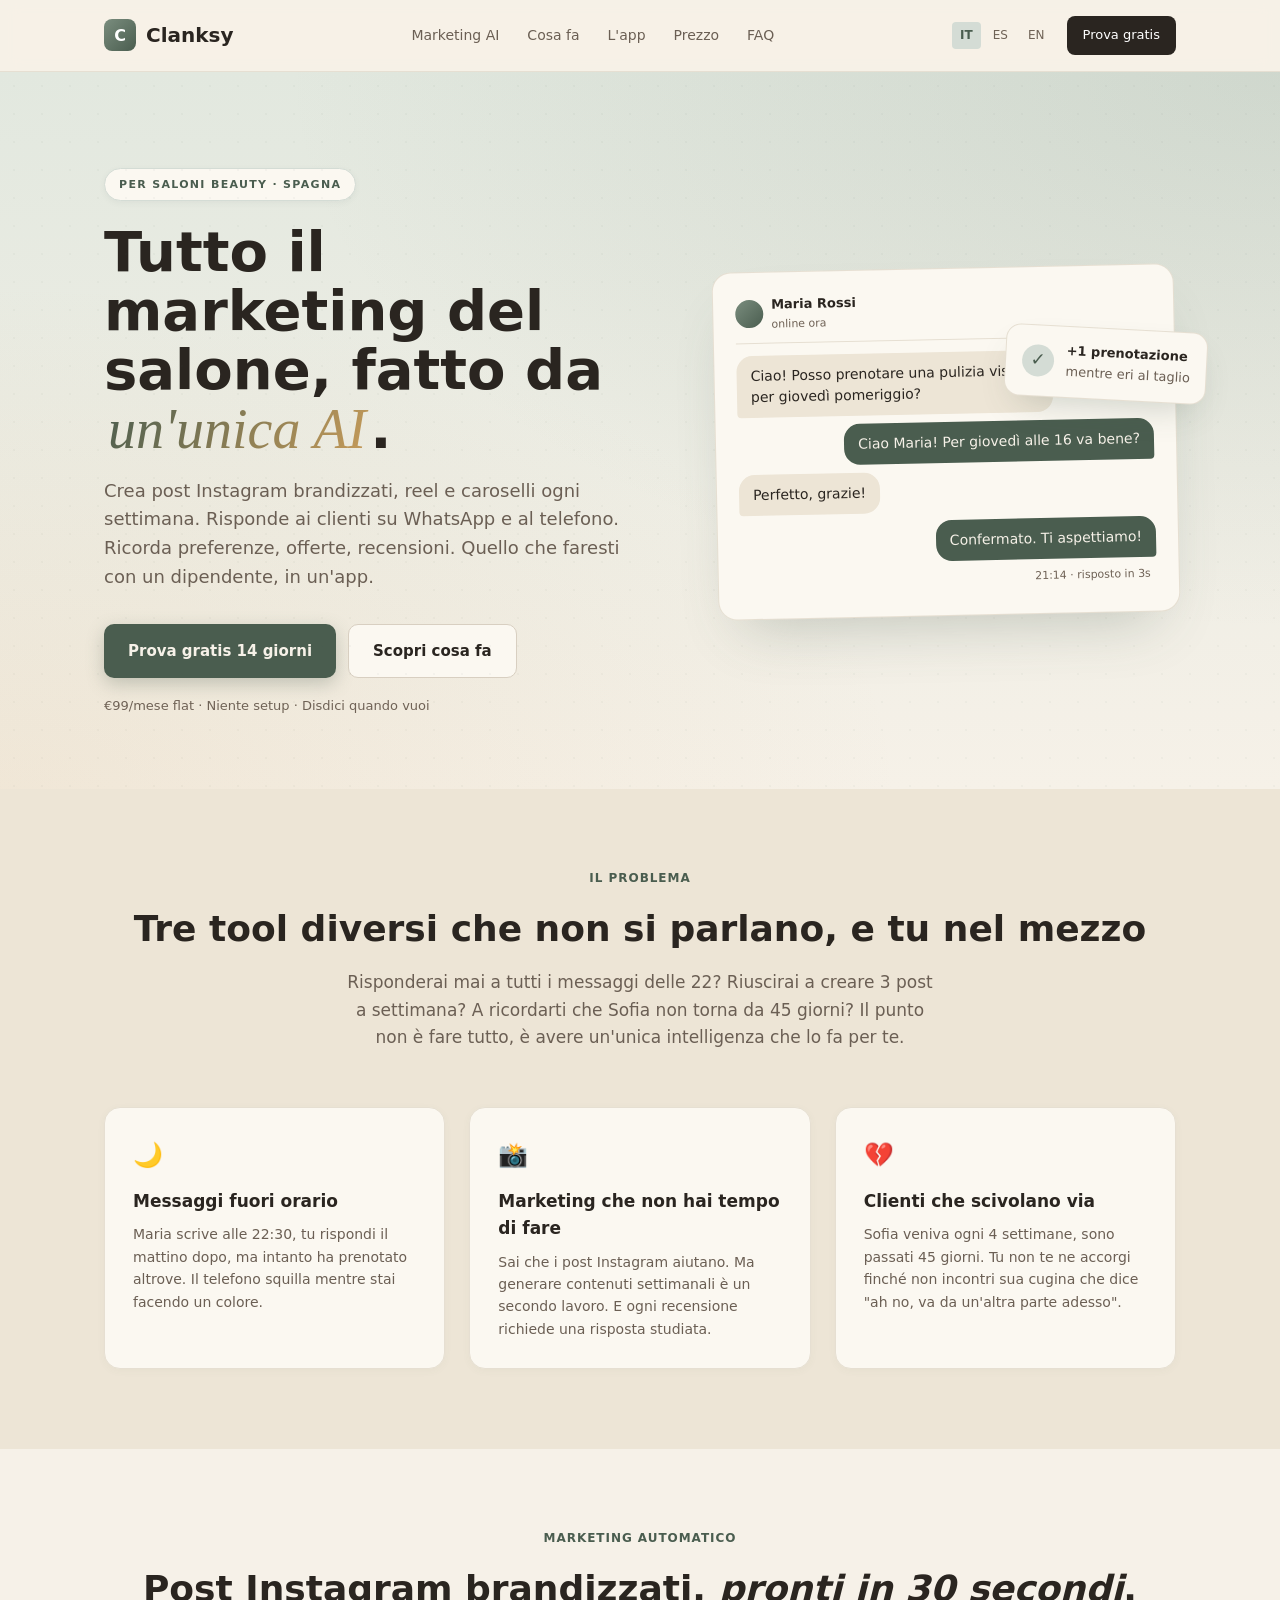
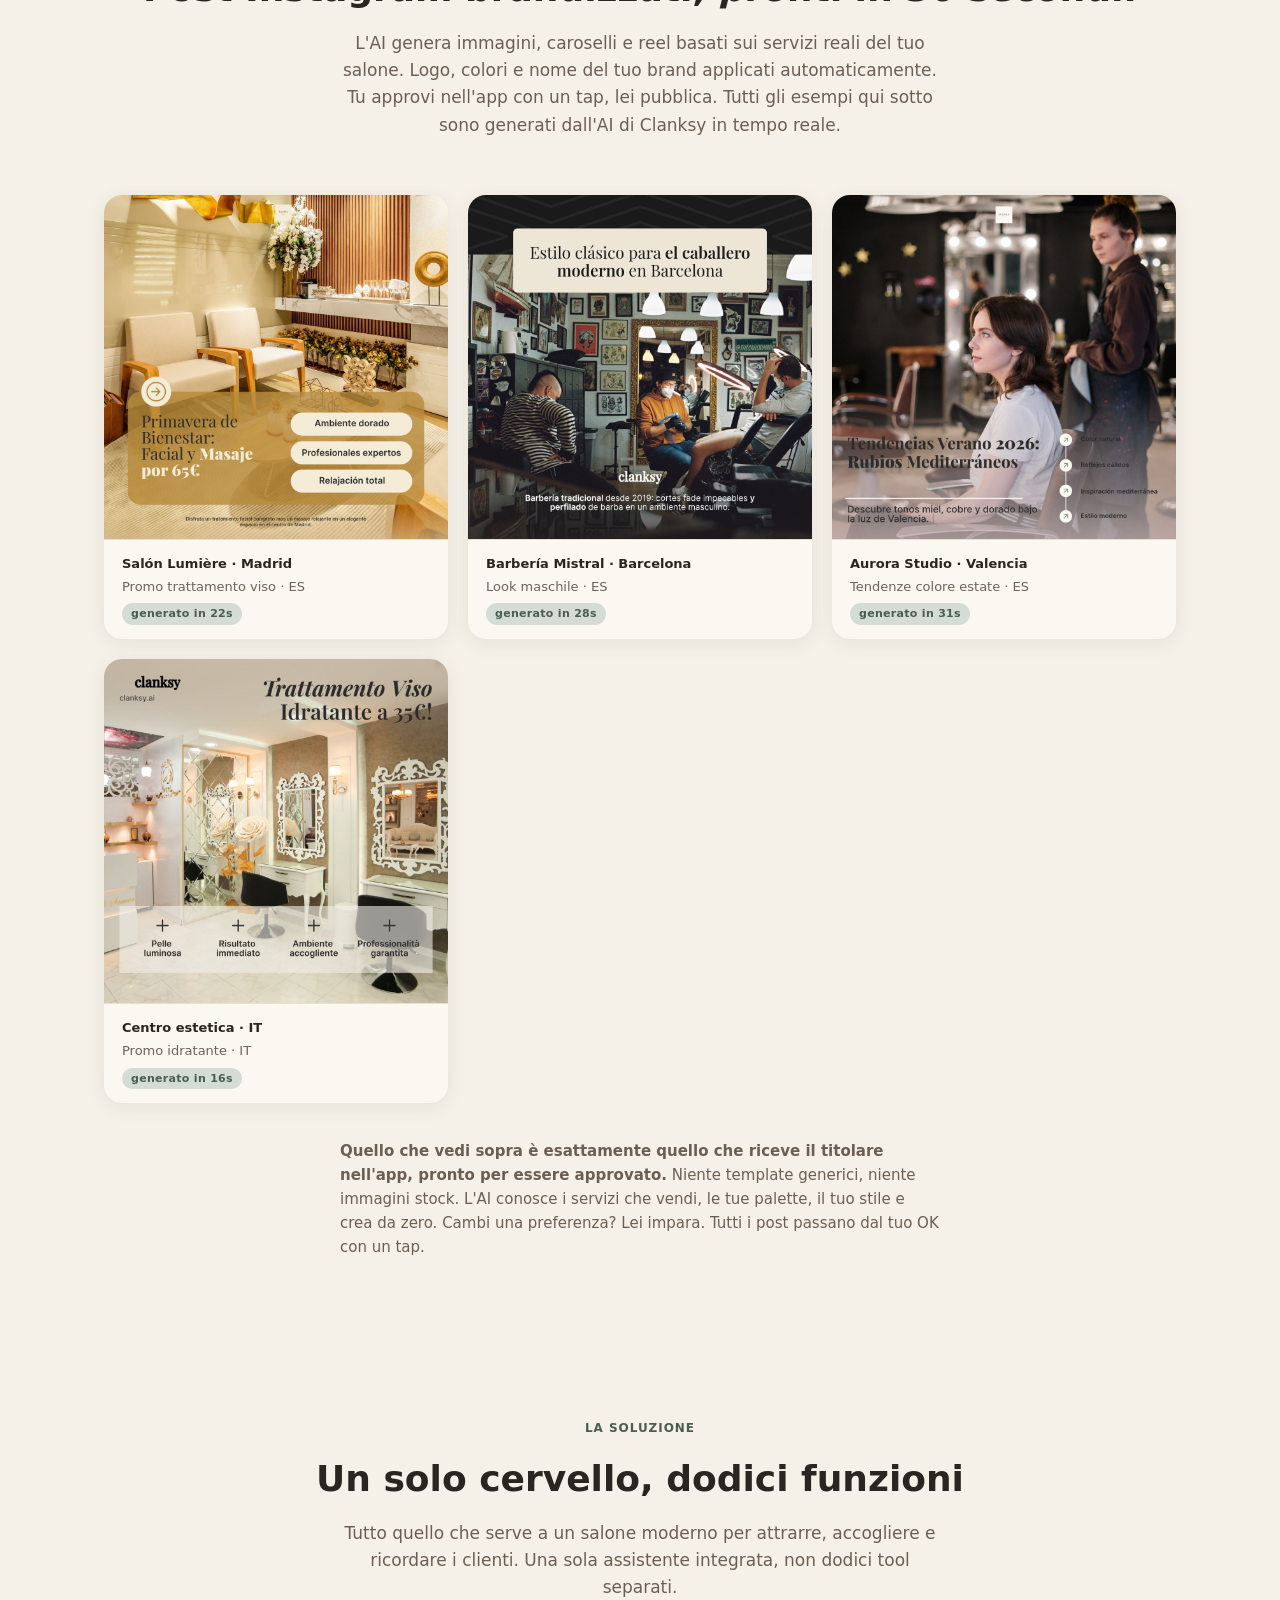
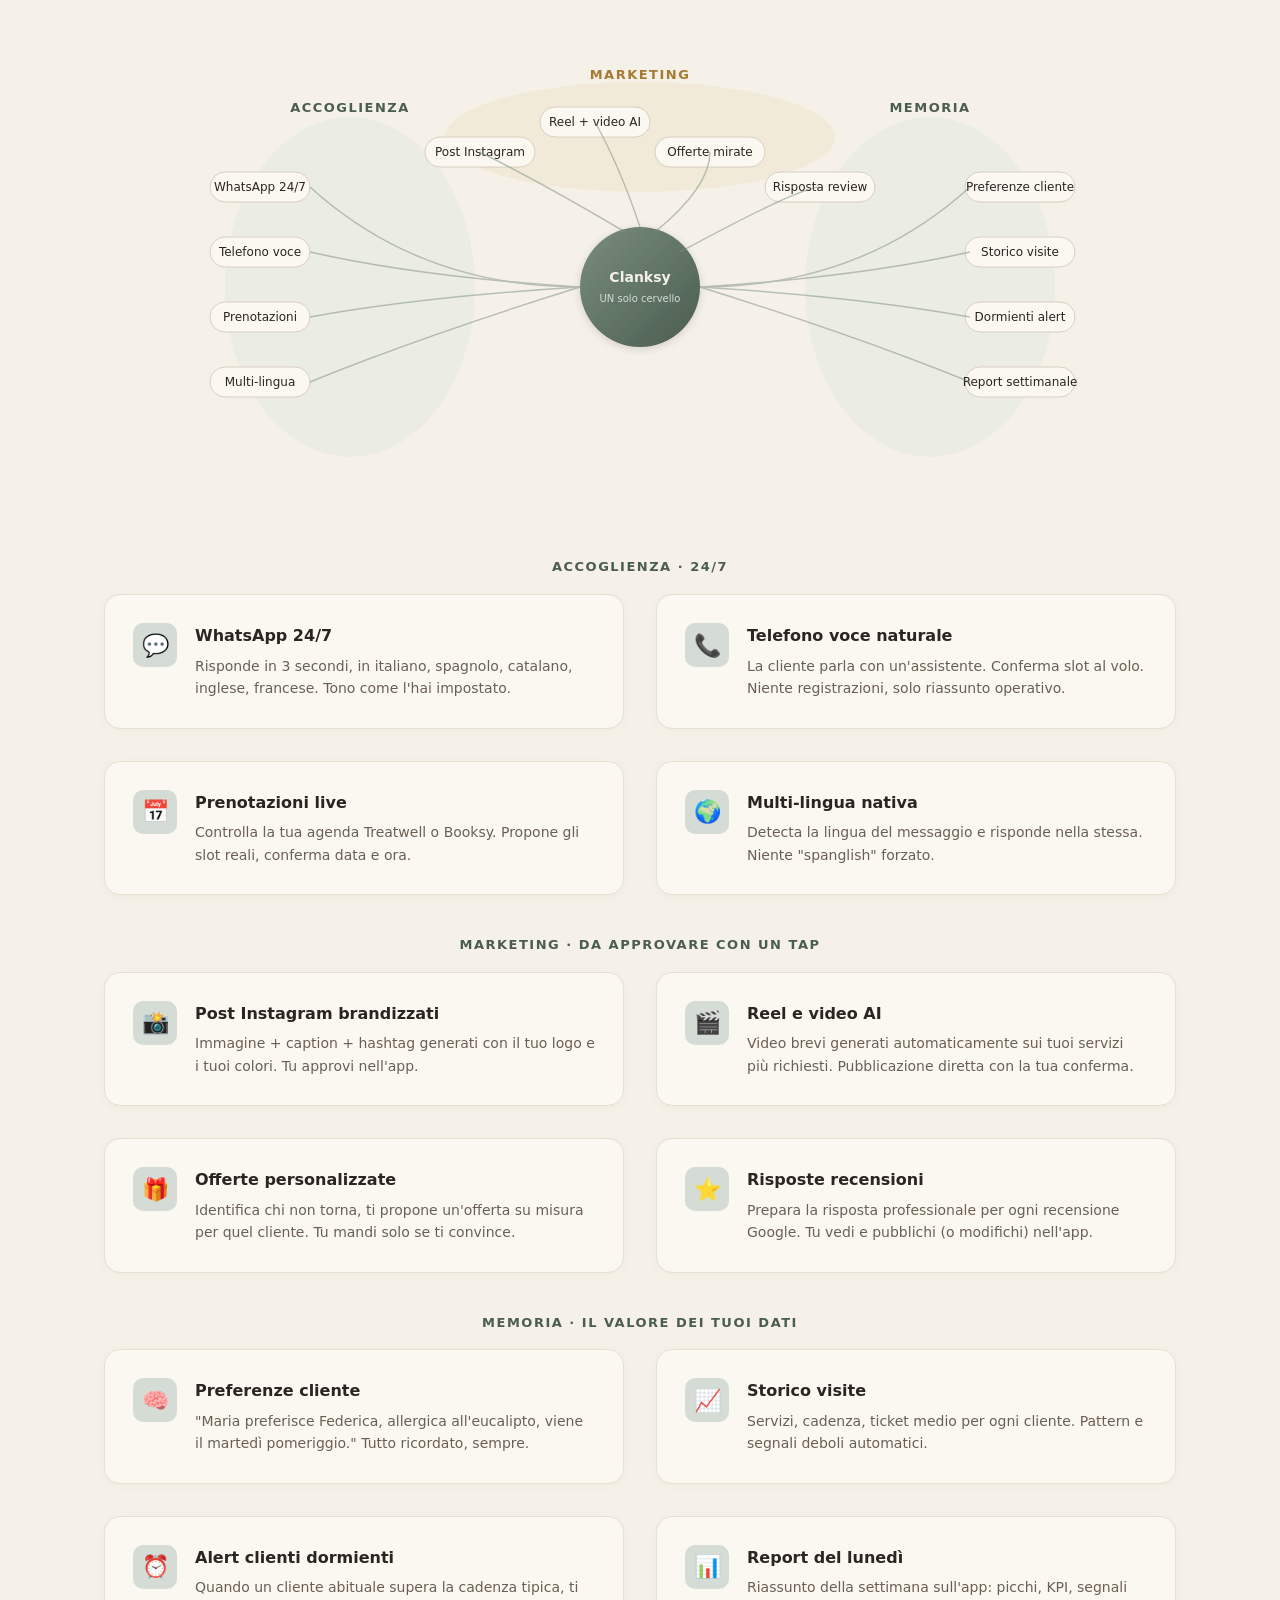
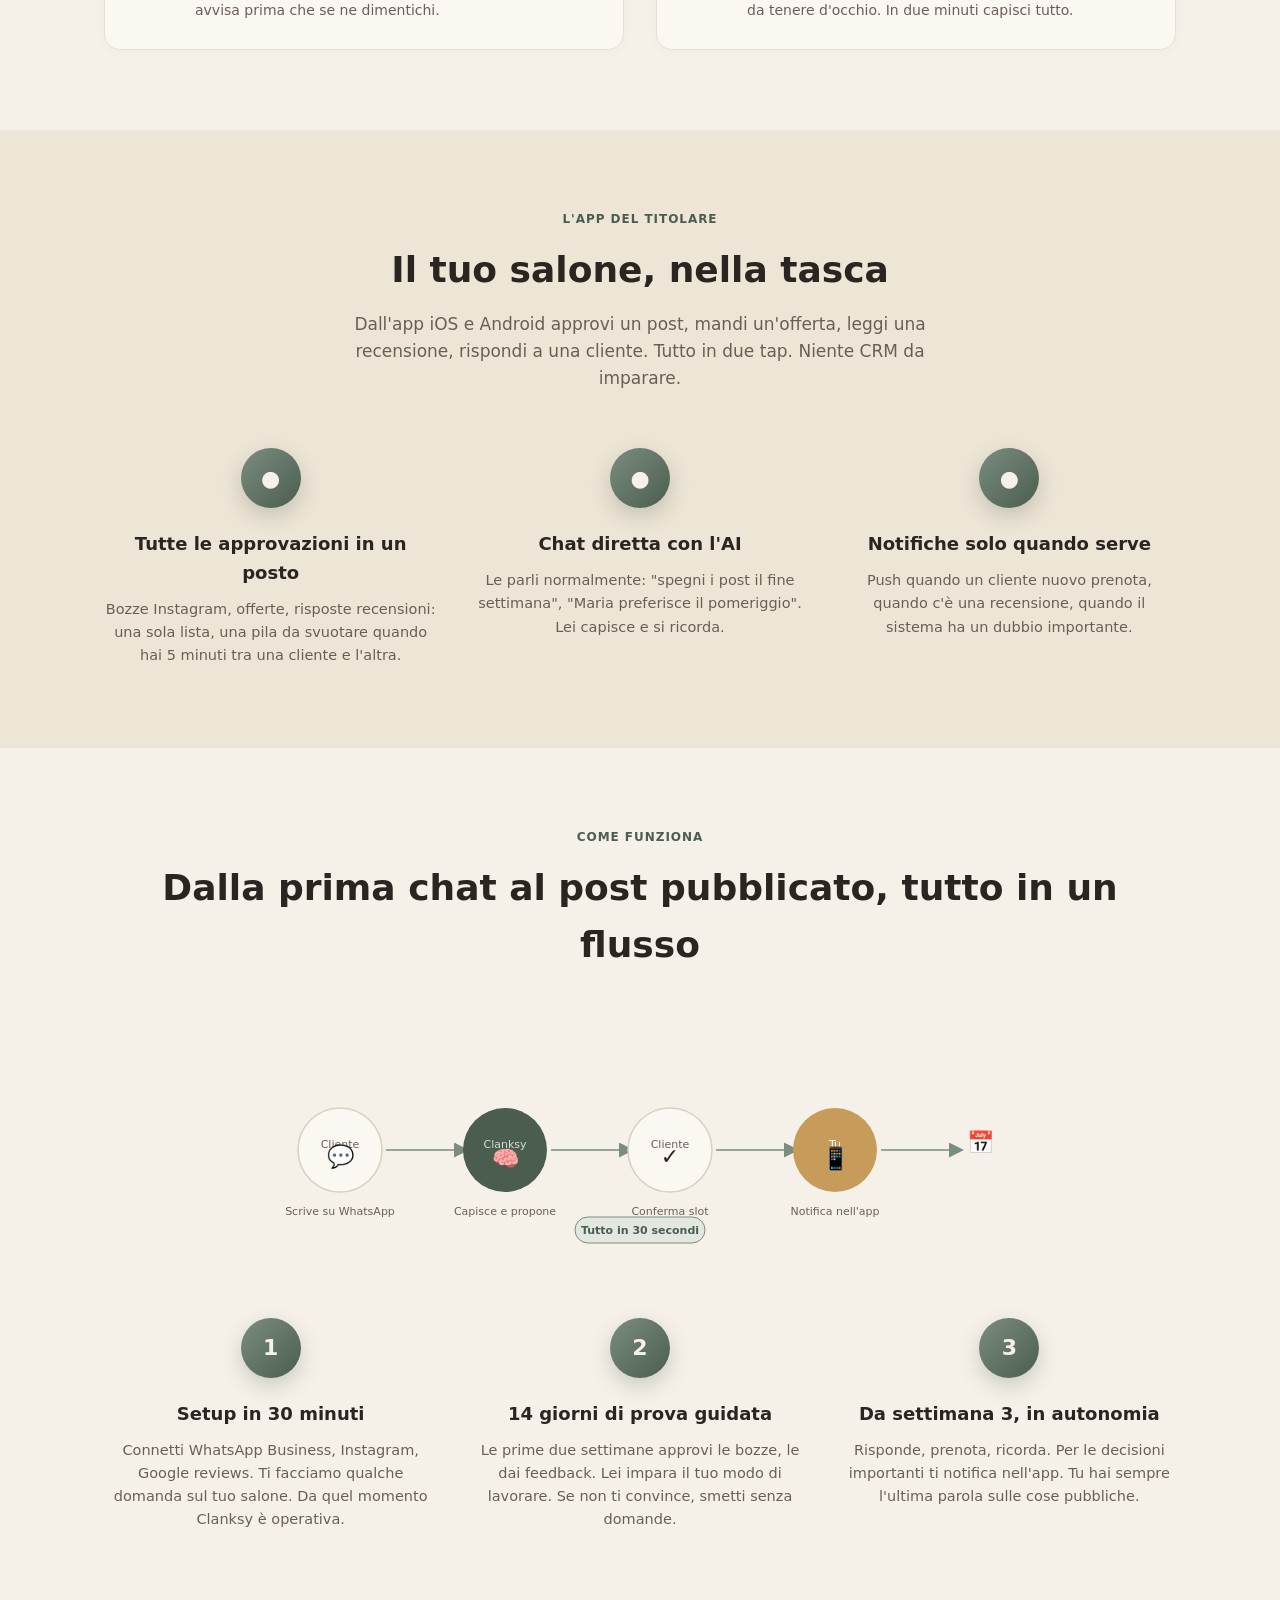
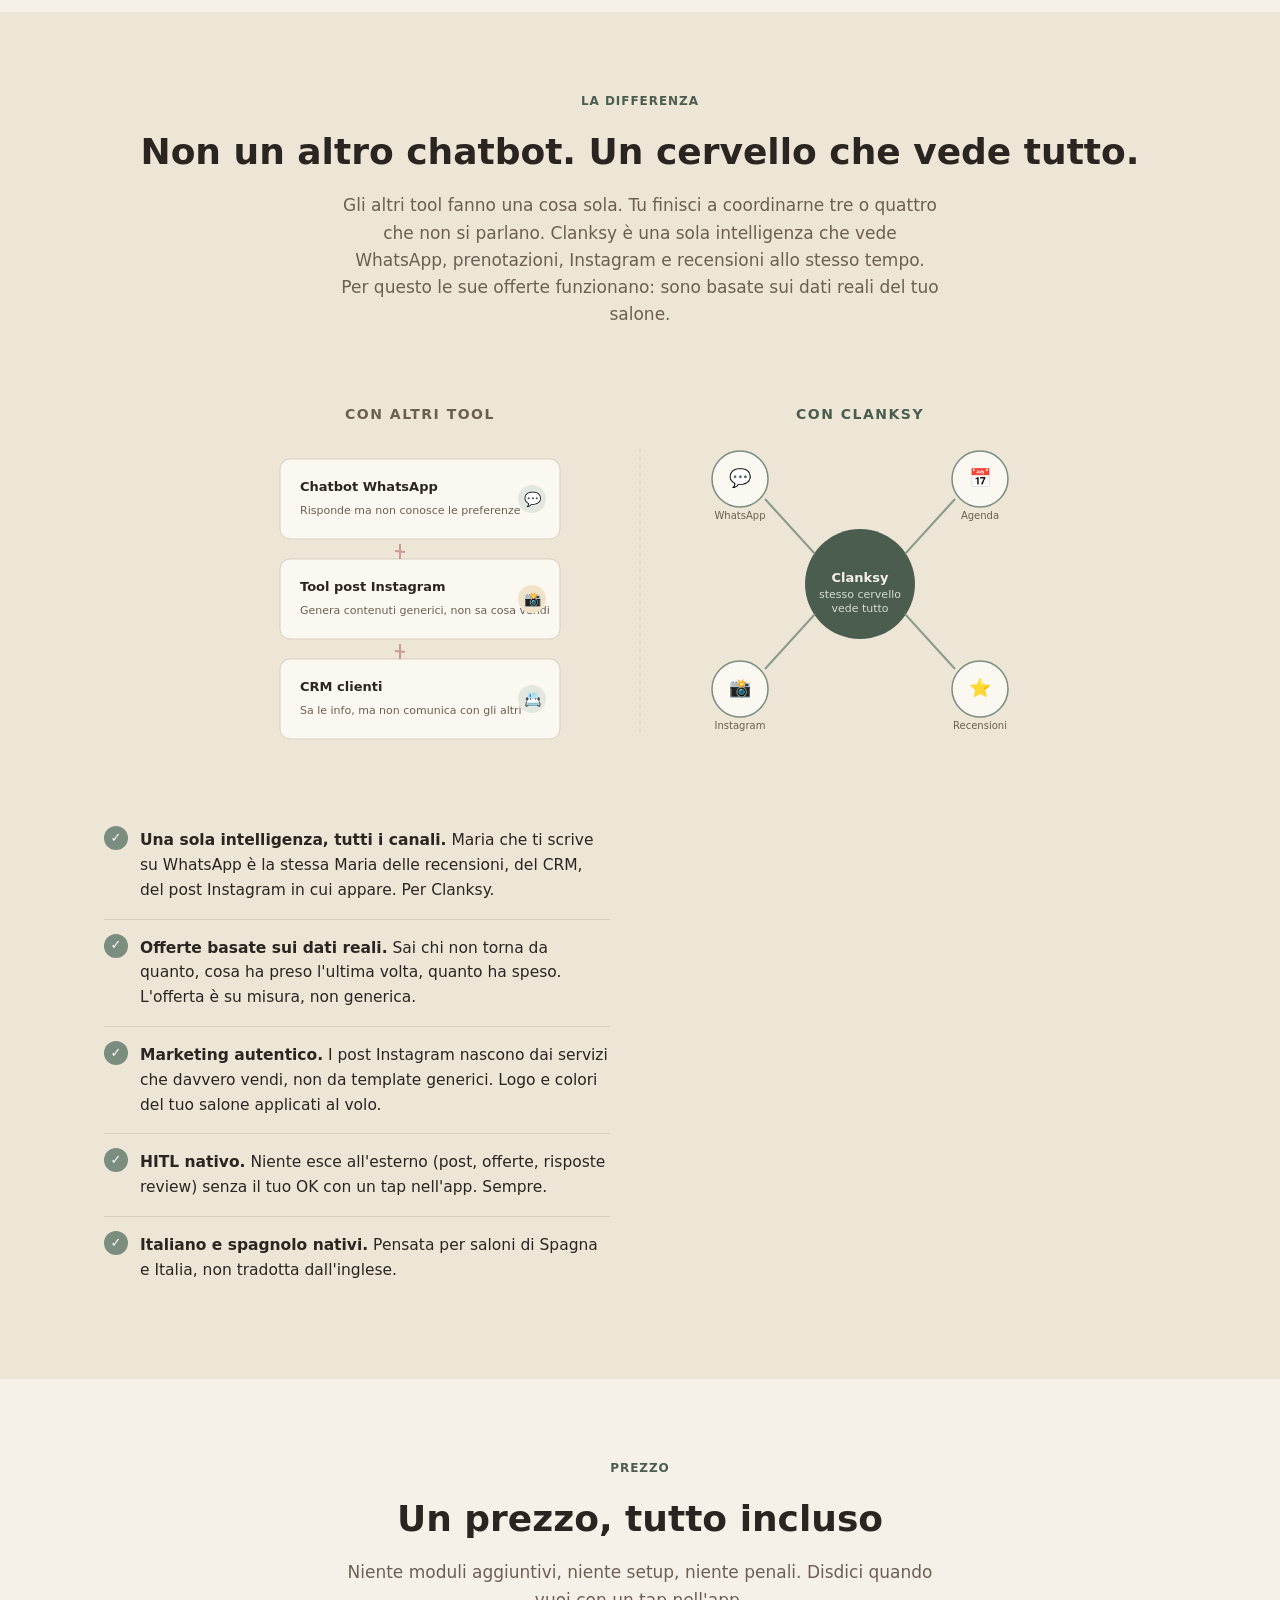
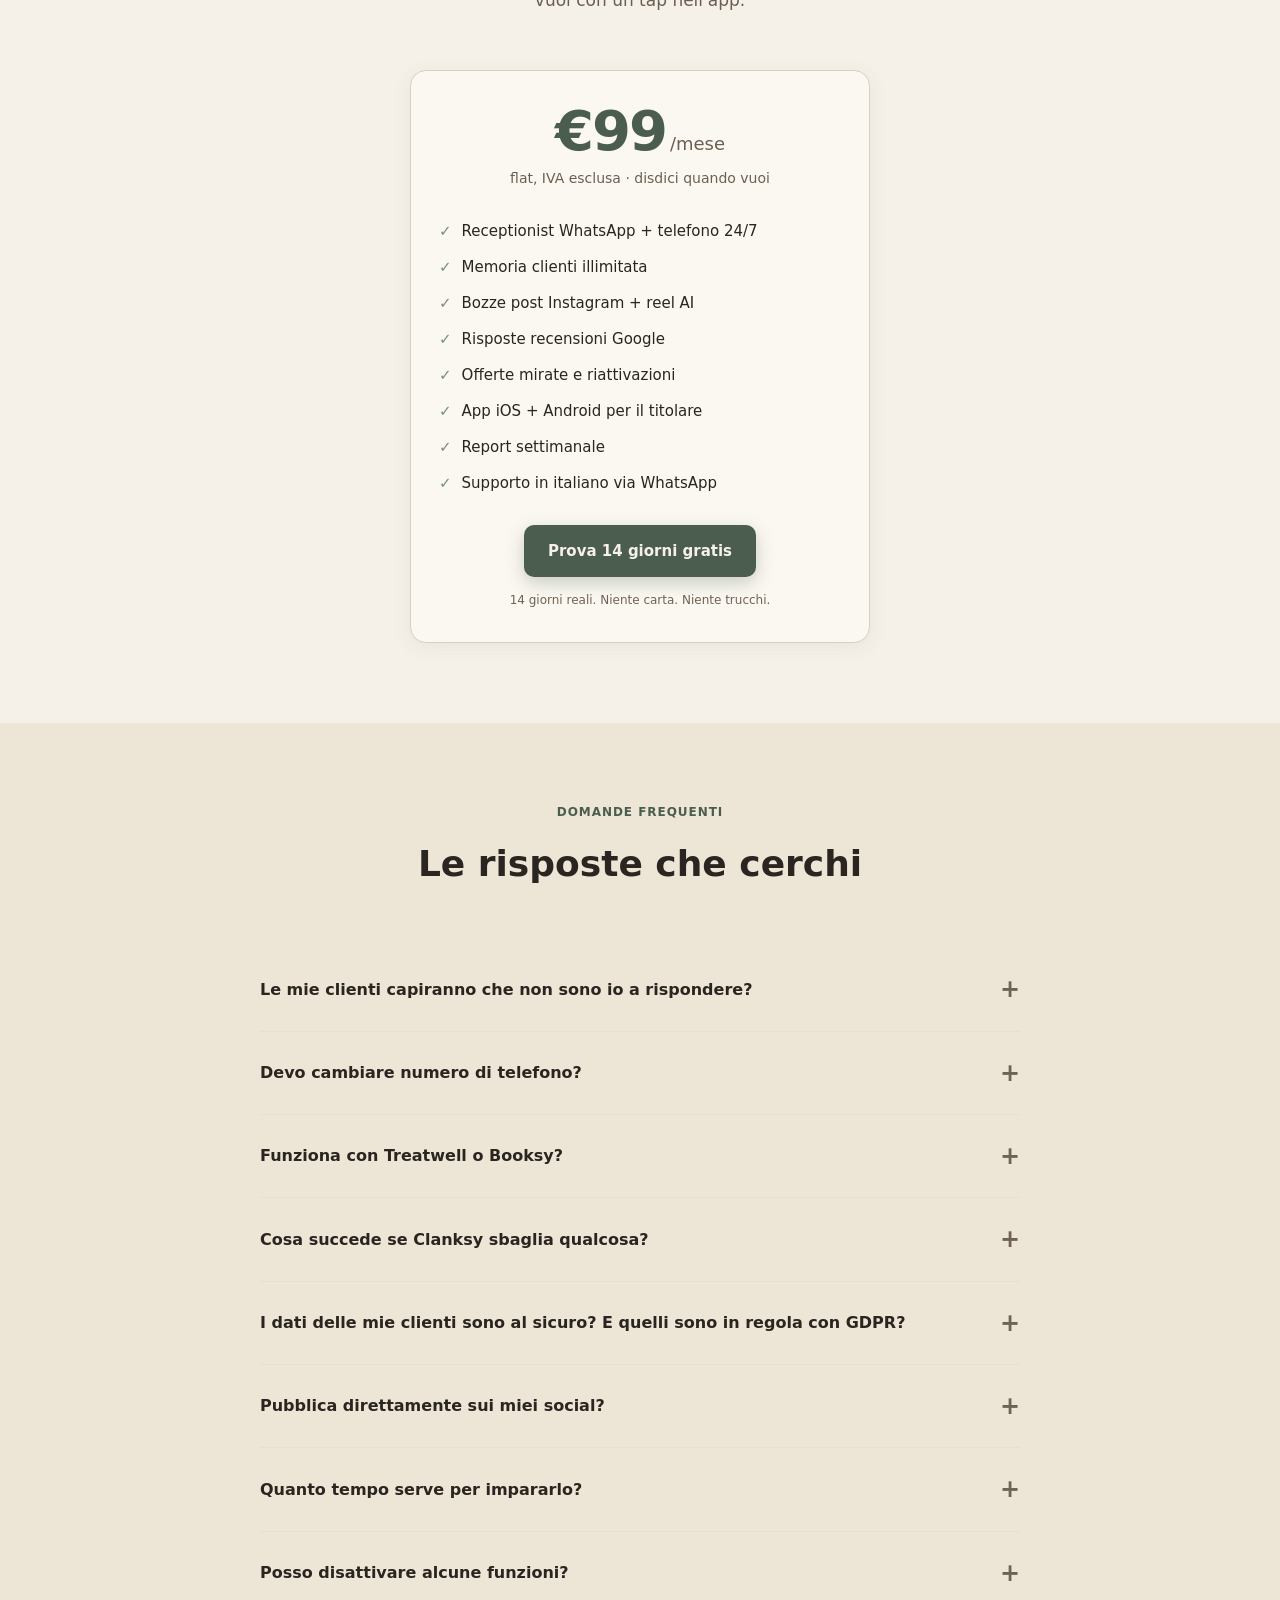
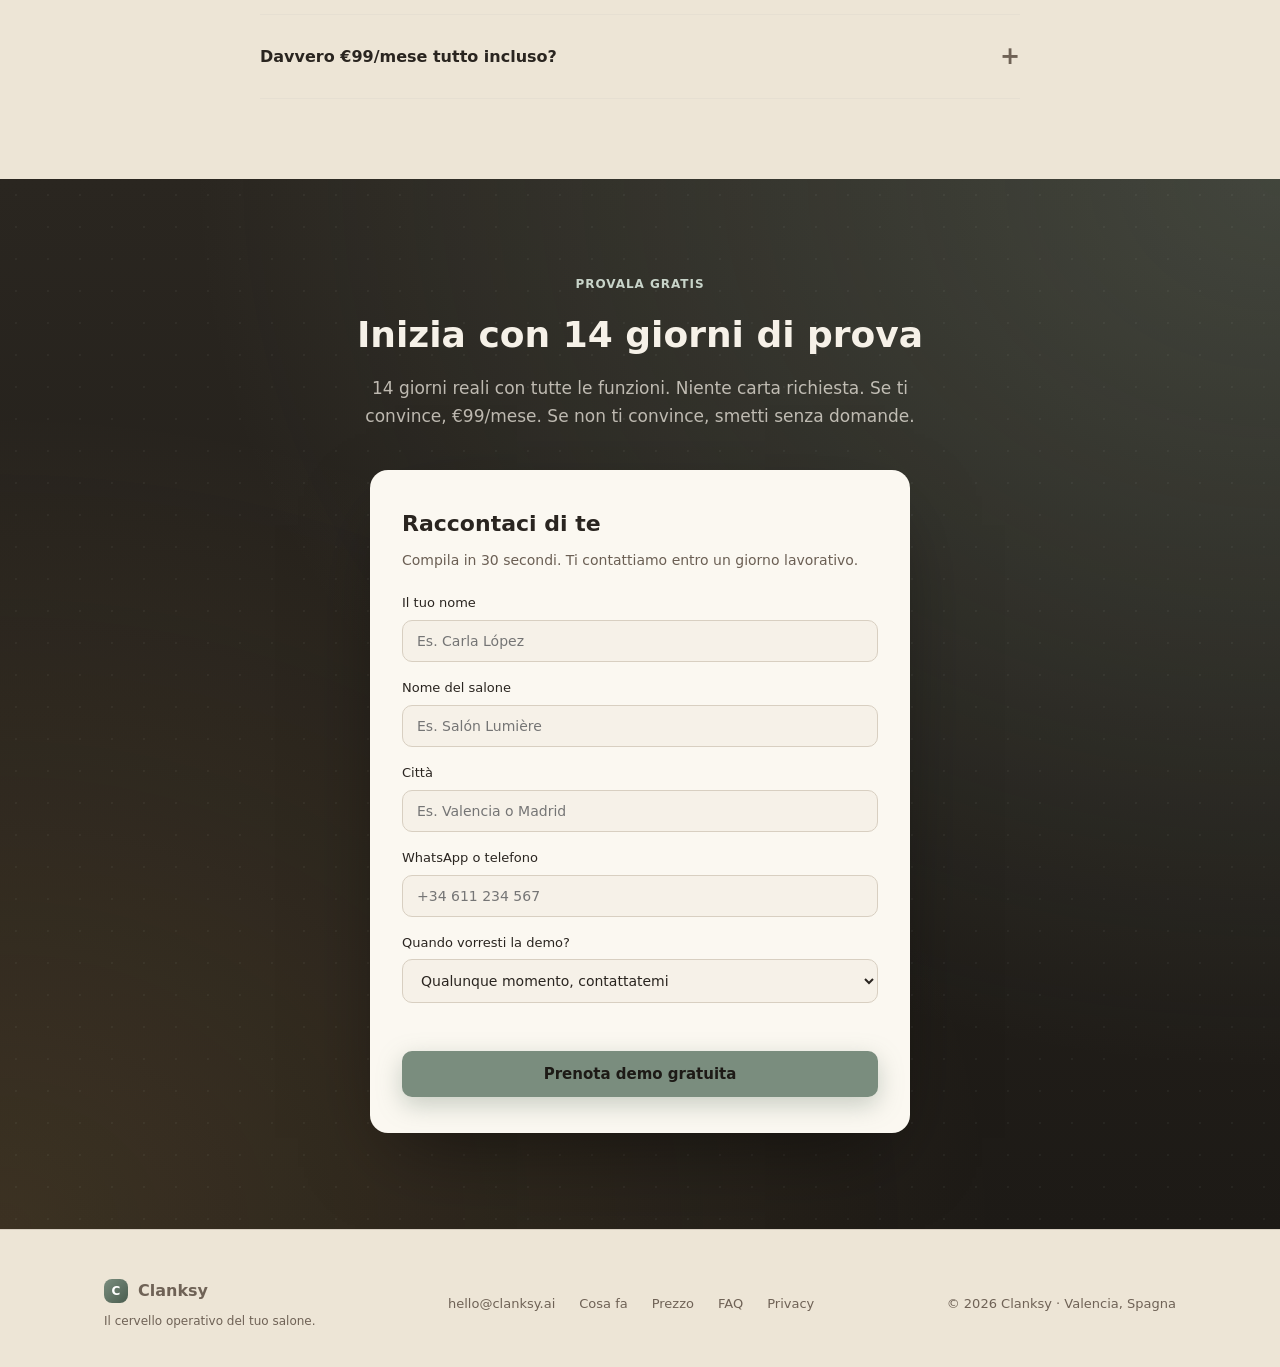
==== commit eb8b4abf: "Sync from clanksy-agent: marketing-first rework + 4 Predis demo + nomi inventati" ====
--- a/index.html
+++ b/index.html
@@ -54,8 +54,8 @@
       <span>Clanksy</span>
     </a>
     <nav class="nav-links">
+      <a href="#marketing">Marketing AI</a>
       <a href="#cosa-fa">Cosa fa</a>
-      <a href="#come-funziona">Come funziona</a>
       <a href="#app">L'app</a>
       <a href="#prezzo">Prezzo</a>
       <a href="#faq">FAQ</a>
@@ -78,11 +78,11 @@
   <div class="wrap hero-grid">
     <div>
       <span class="eyebrow">Per saloni beauty · Spagna</span>
-      <h1 class="h1">Il <em>cervello operativo</em> del tuo salone. Tutto in un'app.</h1>
+      <h1 class="h1">Tutto il marketing del salone, fatto da <em>un'unica AI</em>.</h1>
       <p class="lead">
-        Una sola intelligenza che risponde su WhatsApp e al telefono, ricorda
-        ogni cliente, crea i post Instagram, gestisce le recensioni. Tu controlli
-        tutto dal tuo telefono, con un tap.
+        Crea post Instagram brandizzati, reel e caroselli ogni settimana.
+        Risponde ai clienti su WhatsApp e al telefono. Ricorda preferenze,
+        offerte, recensioni. Quello che faresti con un dipendente, in un'app.
       </p>
       <div class="btn-row">
         <a href="#demo" class="btn btn-primary">Prova gratis 14 giorni</a>
@@ -155,6 +155,101 @@
         <p class="problem-desc">Sofia veniva ogni 4 settimane, sono passati 45 giorni. Tu non te ne accorgi finché non incontri sua cugina che dice "ah no, va da un'altra parte adesso".</p>
       </div>
     </div>
+  </div>
+</section>
+
+<!-- ====================== MARKETING AUTOMATICO (NUOVO, con 4 esempi Predis reali) ====================== -->
+<section class="section" id="marketing">
+  <div class="wrap">
+    <div class="section-header">
+      <div class="section-eyebrow">Marketing automatico</div>
+      <h2 class="section-title">Post Instagram brandizzati, <em>pronti in 30 secondi</em>.</h2>
+      <p class="section-sub">
+        L'AI genera immagini, caroselli e reel basati sui servizi reali del tuo salone. Logo, colori
+        e nome del tuo brand applicati automaticamente. Tu approvi nell'app con un tap, lei pubblica.
+        Tutti gli esempi qui sotto sono generati dall'AI di Clanksy in tempo reale.
+      </p>
+    </div>
+
+    <style>
+      .ig-grid {
+        display: grid;
+        grid-template-columns: repeat(auto-fit, minmax(260px, 1fr));
+        gap: 20px;
+        margin-top: 32px;
+      }
+      .ig-card {
+        background: var(--c-card);
+        border-radius: 18px;
+        overflow: hidden;
+        box-shadow: 0 4px 18px rgba(74,93,79,0.10);
+        display: flex;
+        flex-direction: column;
+        transition: transform 0.25s ease;
+      }
+      .ig-card:hover { transform: translateY(-4px); }
+      .ig-image { aspect-ratio: 1/1; overflow: hidden; }
+      .ig-image img { width: 100%; height: 100%; object-fit: cover; display: block; }
+      .ig-meta {
+        padding: 14px 18px;
+        border-top: 1px solid var(--c-border-soft);
+        font-size: 13px;
+      }
+      .ig-meta .salon { font-weight: 600; color: var(--c-text); }
+      .ig-meta .type { color: var(--c-text-muted); margin-top: 2px; }
+      .ig-meta .gen-time {
+        display: inline-block;
+        margin-top: 6px;
+        background: var(--c-accent-soft);
+        color: var(--c-accent-strong);
+        padding: 2px 9px;
+        border-radius: 999px;
+        font-size: 11px;
+        font-weight: 600;
+        letter-spacing: 0.3px;
+      }
+    </style>
+
+    <div class="ig-grid">
+      <div class="ig-card">
+        <div class="ig-image"><img src="assets/predis-demo/02-lumiere-madrid.jpg" alt="Esempio post Salón Lumière Madrid" loading="lazy"></div>
+        <div class="ig-meta">
+          <div class="salon">Salón Lumière · Madrid</div>
+          <div class="type">Promo trattamento viso · ES</div>
+          <span class="gen-time">generato in 22s</span>
+        </div>
+      </div>
+      <div class="ig-card">
+        <div class="ig-image"><img src="assets/predis-demo/03-mistral-barcelona.jpg" alt="Esempio post Barbería Mistral Barcelona" loading="lazy"></div>
+        <div class="ig-meta">
+          <div class="salon">Barbería Mistral · Barcelona</div>
+          <div class="type">Look maschile · ES</div>
+          <span class="gen-time">generato in 28s</span>
+        </div>
+      </div>
+      <div class="ig-card">
+        <div class="ig-image"><img src="assets/predis-demo/04-aurora-valencia.jpg" alt="Esempio post Aurora Studio Valencia" loading="lazy"></div>
+        <div class="ig-meta">
+          <div class="salon">Aurora Studio · Valencia</div>
+          <div class="type">Tendenze colore estate · ES</div>
+          <span class="gen-time">generato in 31s</span>
+        </div>
+      </div>
+      <div class="ig-card">
+        <div class="ig-image"><img src="assets/predis-demo/01-trattamento-viso.jpg" alt="Esempio post centro estetica generico" loading="lazy"></div>
+        <div class="ig-meta">
+          <div class="salon">Centro estetica · IT</div>
+          <div class="type">Promo idratante · IT</div>
+          <span class="gen-time">generato in 16s</span>
+        </div>
+      </div>
+    </div>
+
+    <p class="section-sub" style="margin-top:36px;font-size:15px;text-align:left;">
+      <strong>Quello che vedi sopra è esattamente quello che riceve il titolare nell'app, pronto per essere approvato.</strong>
+      Niente template generici, niente immagini stock. L'AI conosce i servizi che vendi, le tue palette,
+      il tuo stile e crea da zero. Cambi una preferenza? Lei impara. Tutti i post passano dal tuo OK con un tap.
+    </p>
   </div>
 </section>
 
@@ -716,15 +811,15 @@
       <p>Compila in 30 secondi. Ti contattiamo entro un giorno lavorativo.</p>
       <div class="form-row">
         <label for="f-nome">Il tuo nome</label>
-        <input type="text" id="f-nome" name="nome" required placeholder="Es. Fulvia Esposito">
+        <input type="text" id="f-nome" name="nome" required placeholder="Es. Carla López">
       </div>
       <div class="form-row">
         <label for="f-salone">Nome del salone</label>
-        <input type="text" id="f-salone" name="salone" required placeholder="Es. Kundalini Palermo">
+        <input type="text" id="f-salone" name="salone" required placeholder="Es. Salón Lumière">
       </div>
       <div class="form-row">
         <label for="f-citta">Città</label>
-        <input type="text" id="f-citta" name="citta" required placeholder="Es. Valencia o Palermo">
+        <input type="text" id="f-citta" name="citta" required placeholder="Es. Valencia o Madrid">
       </div>
       <div class="form-row">
         <label for="f-telefono">WhatsApp o telefono</label>
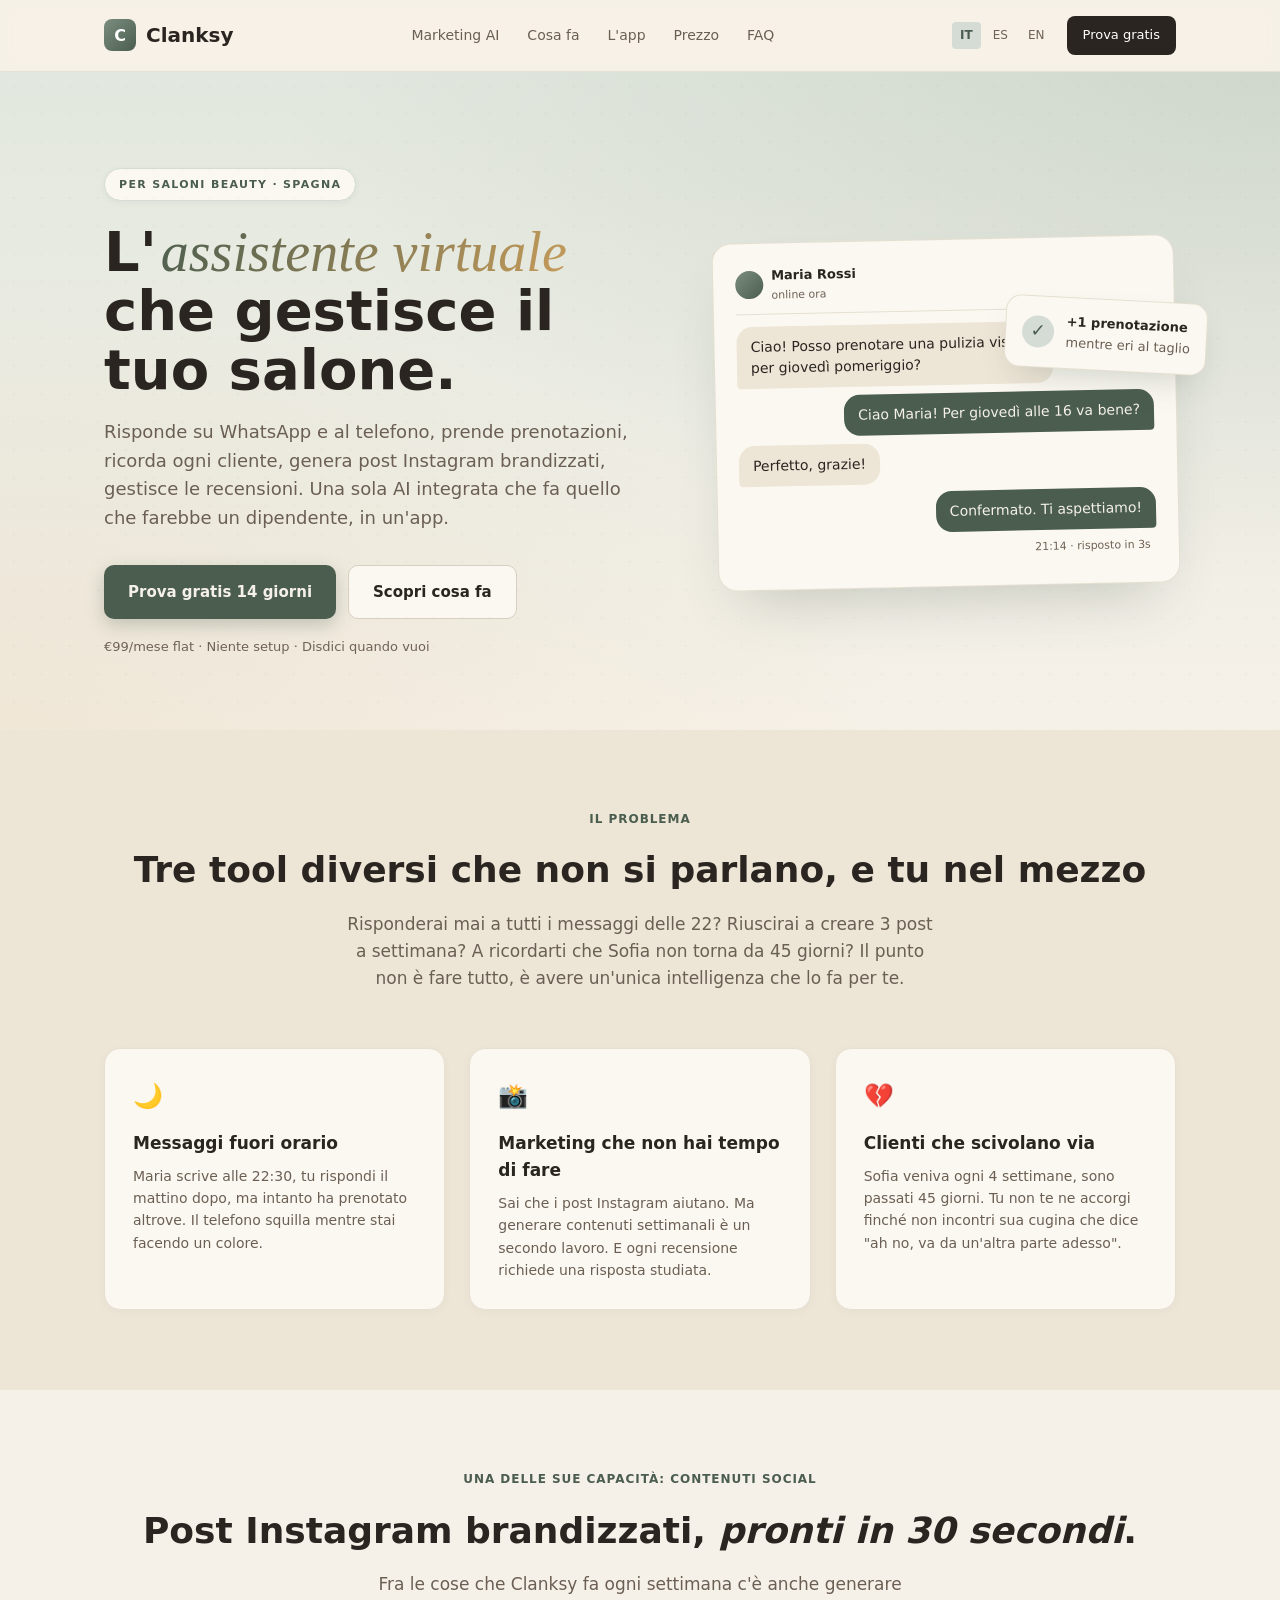
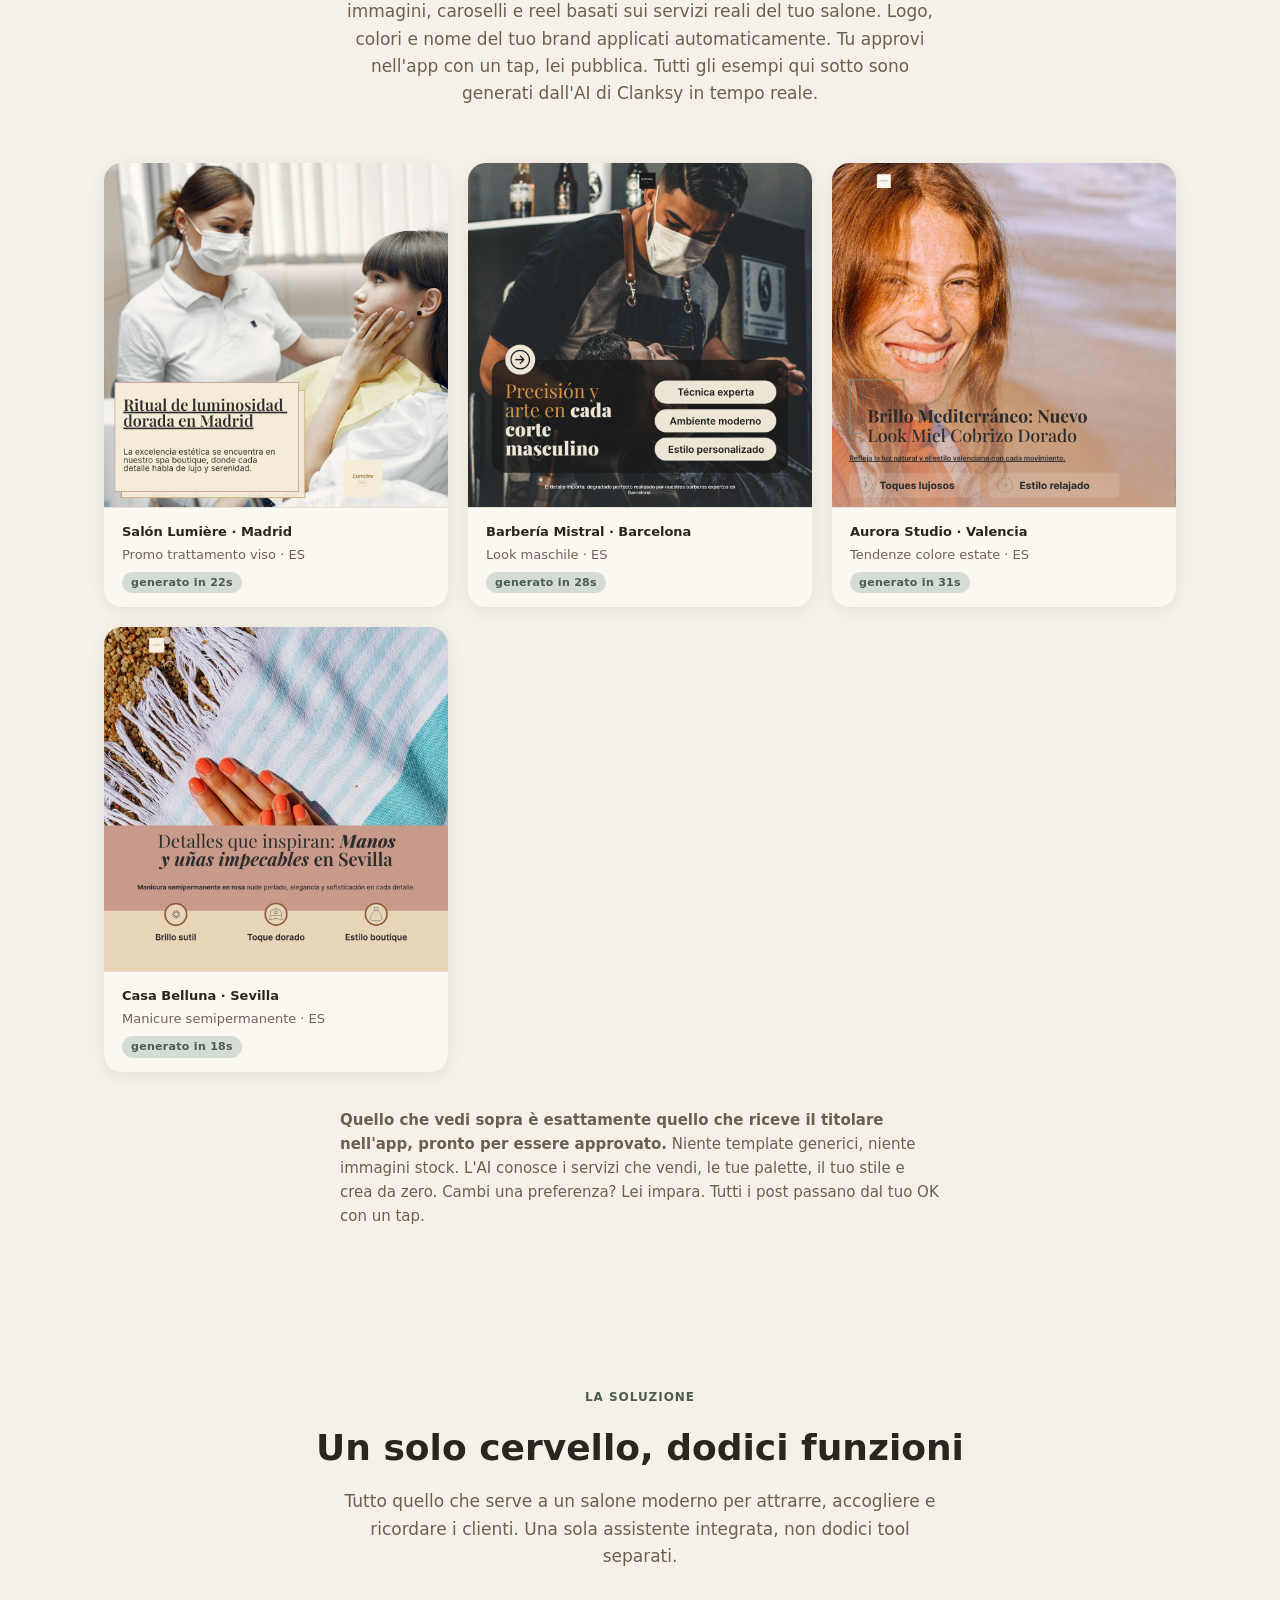
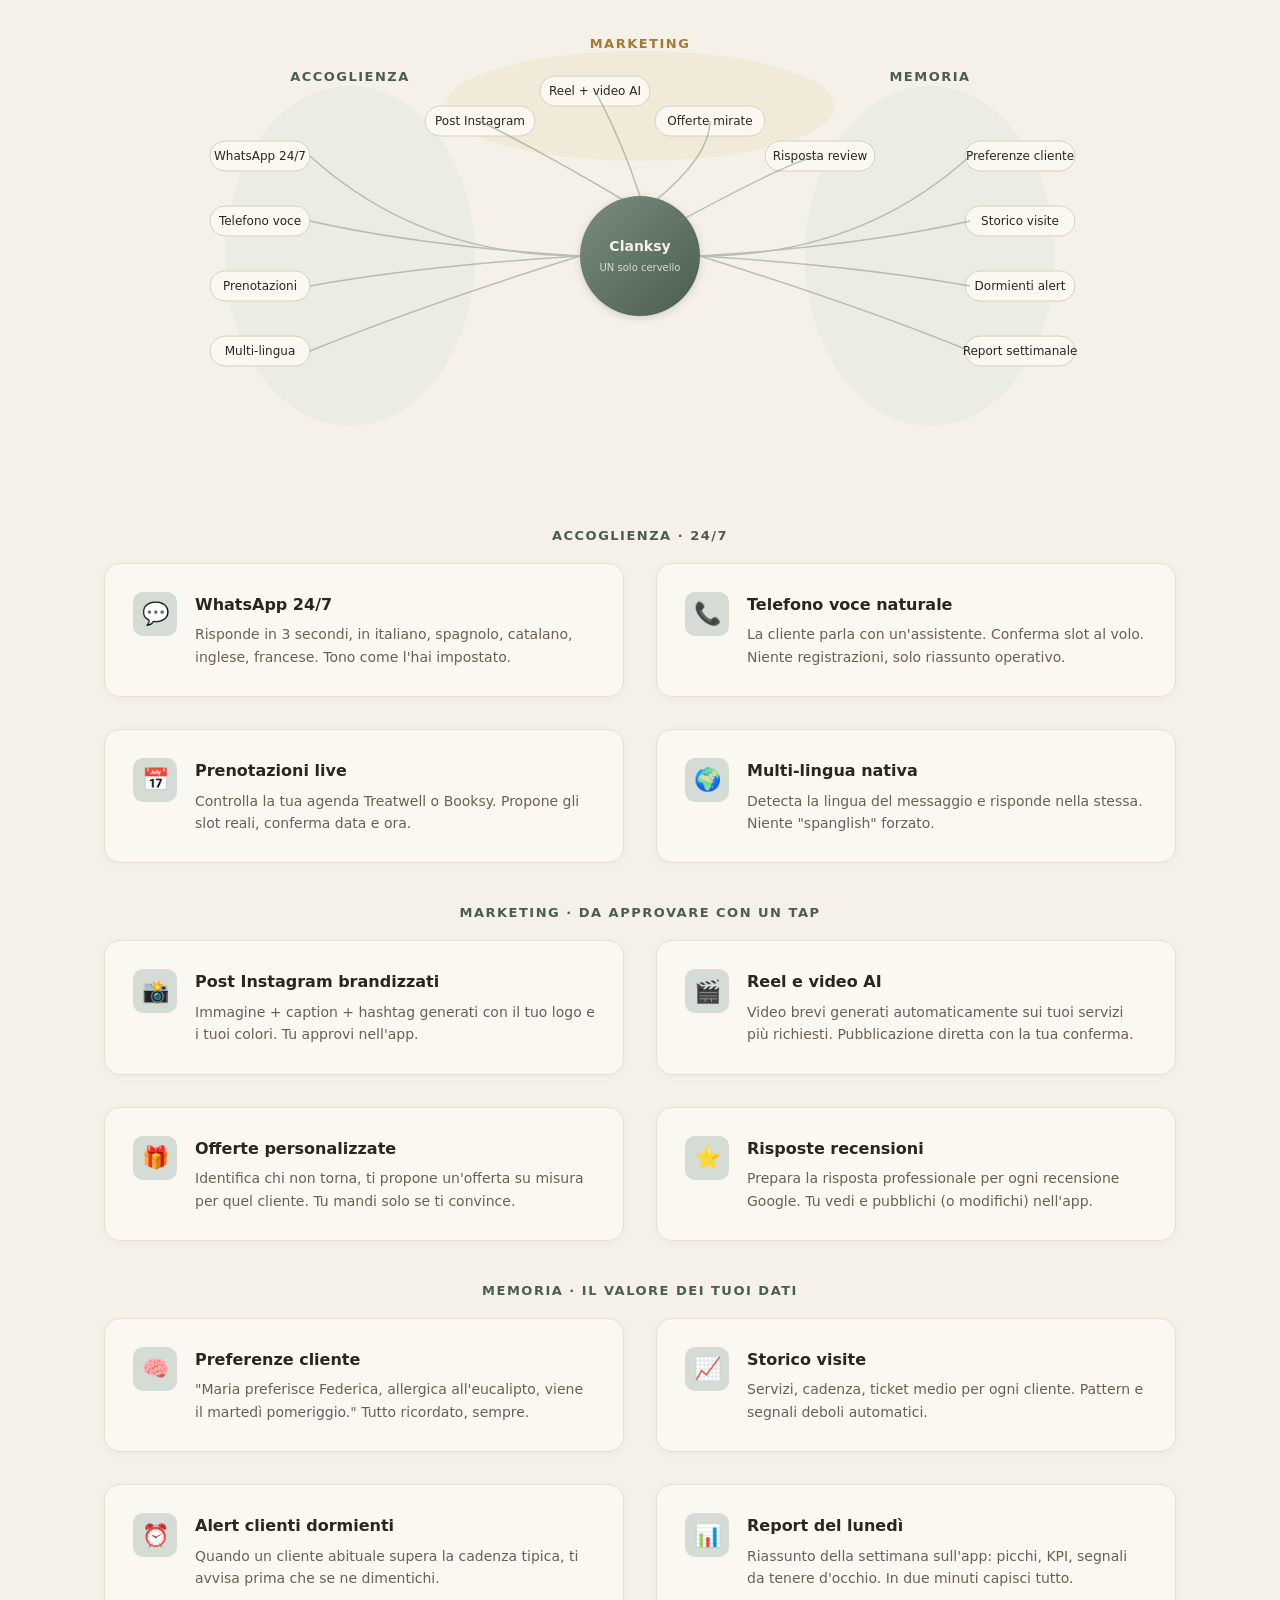
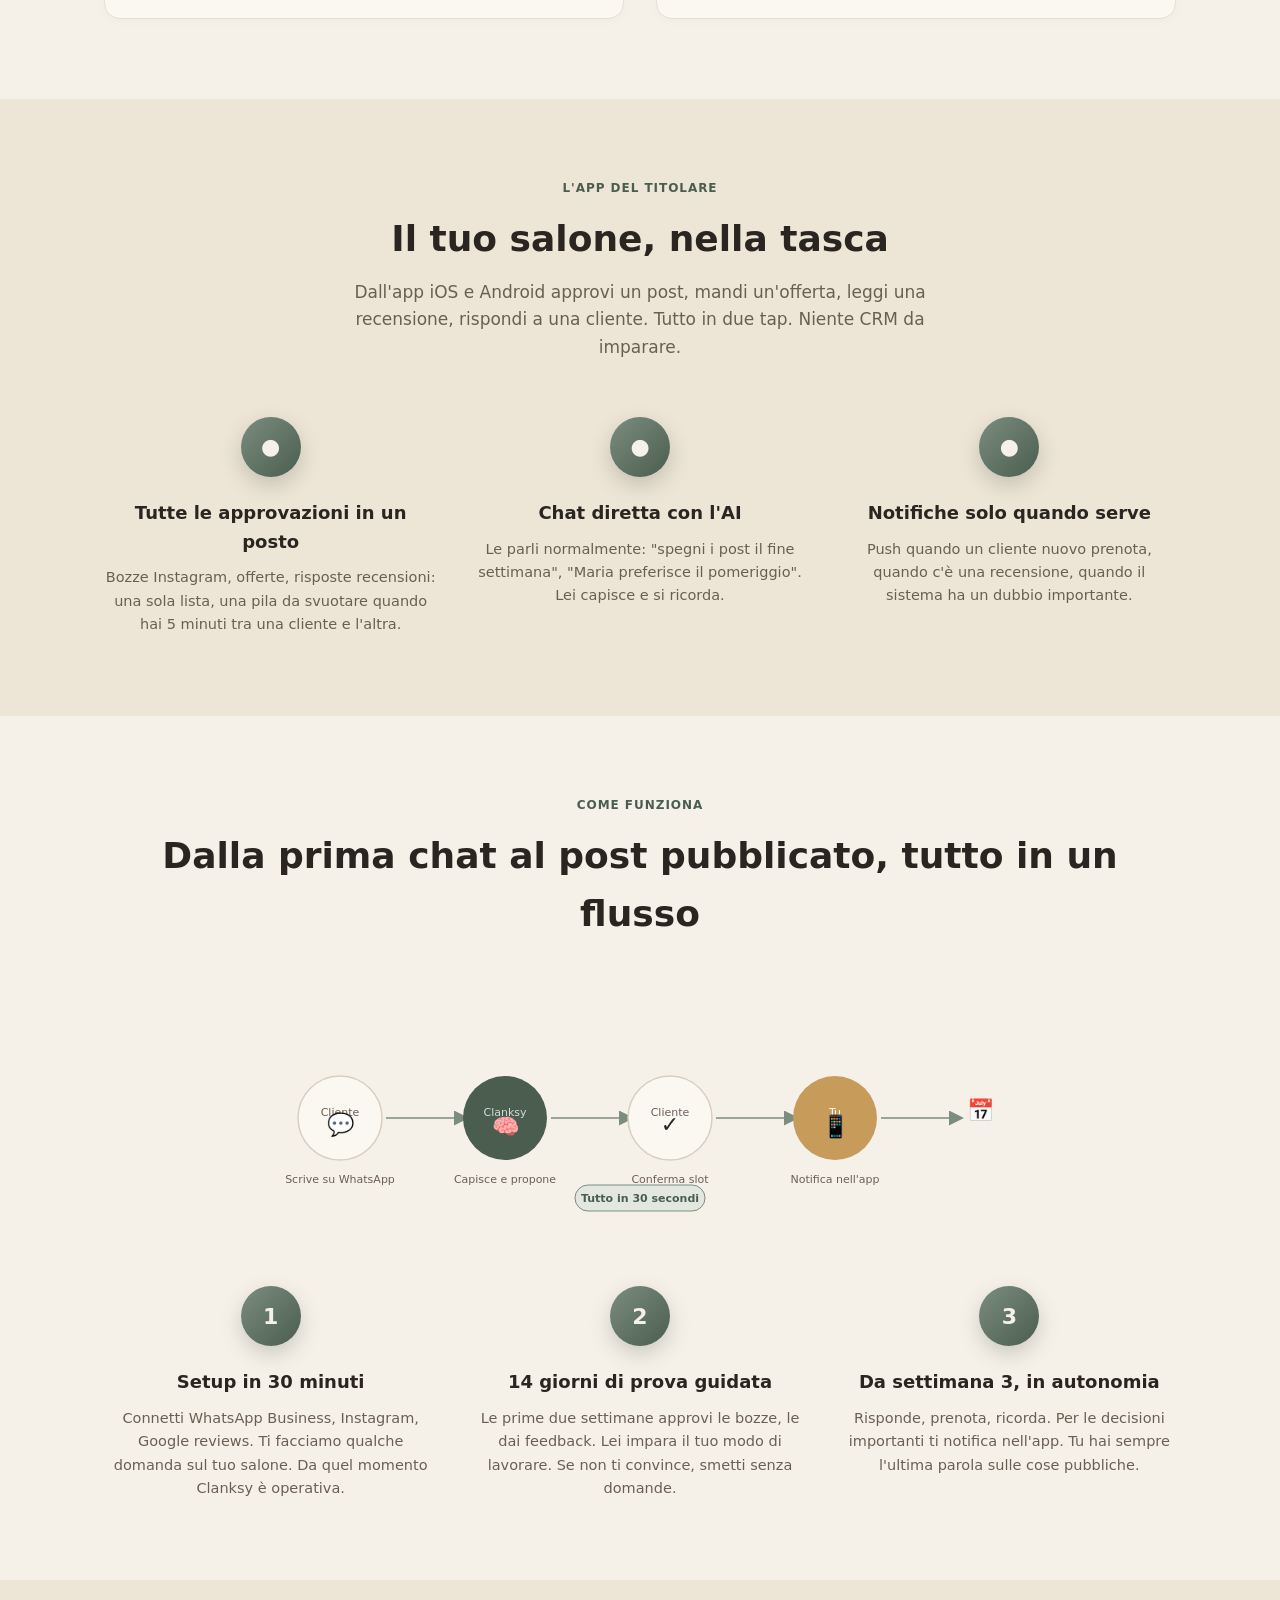
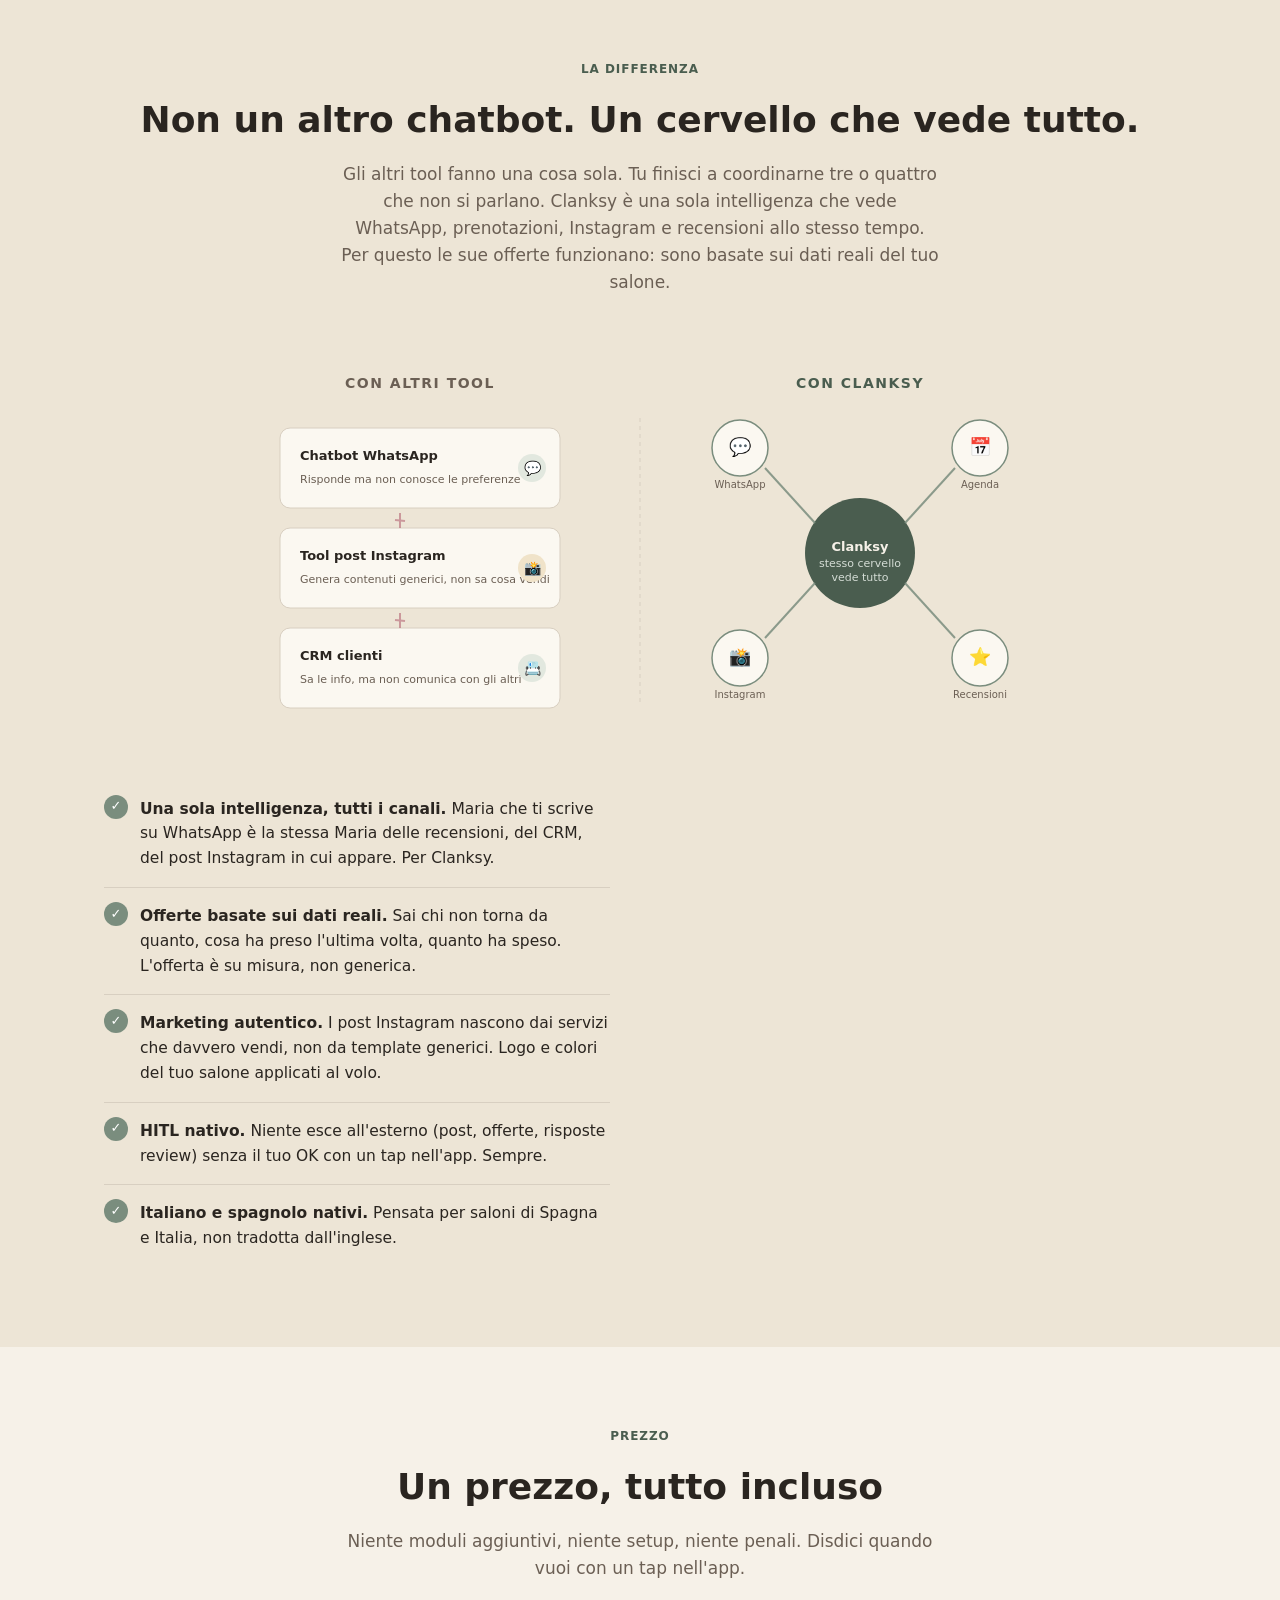
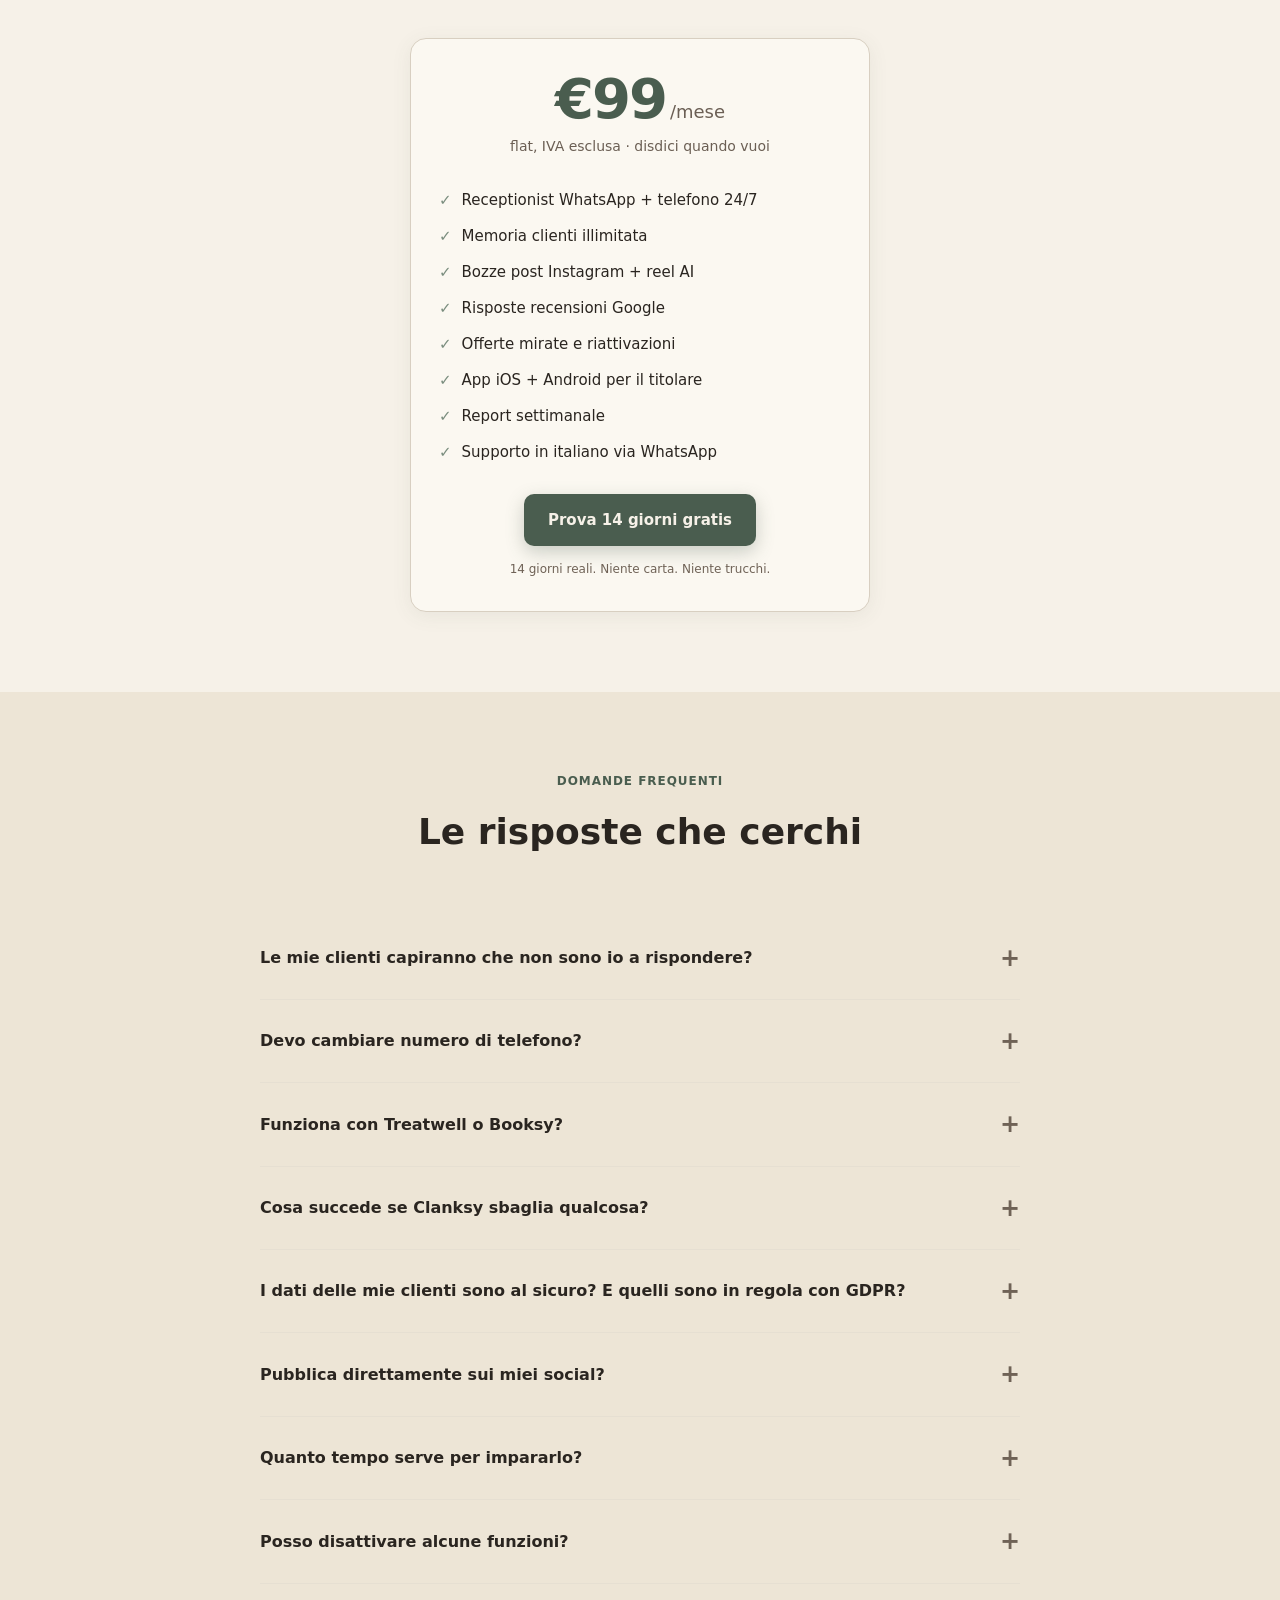
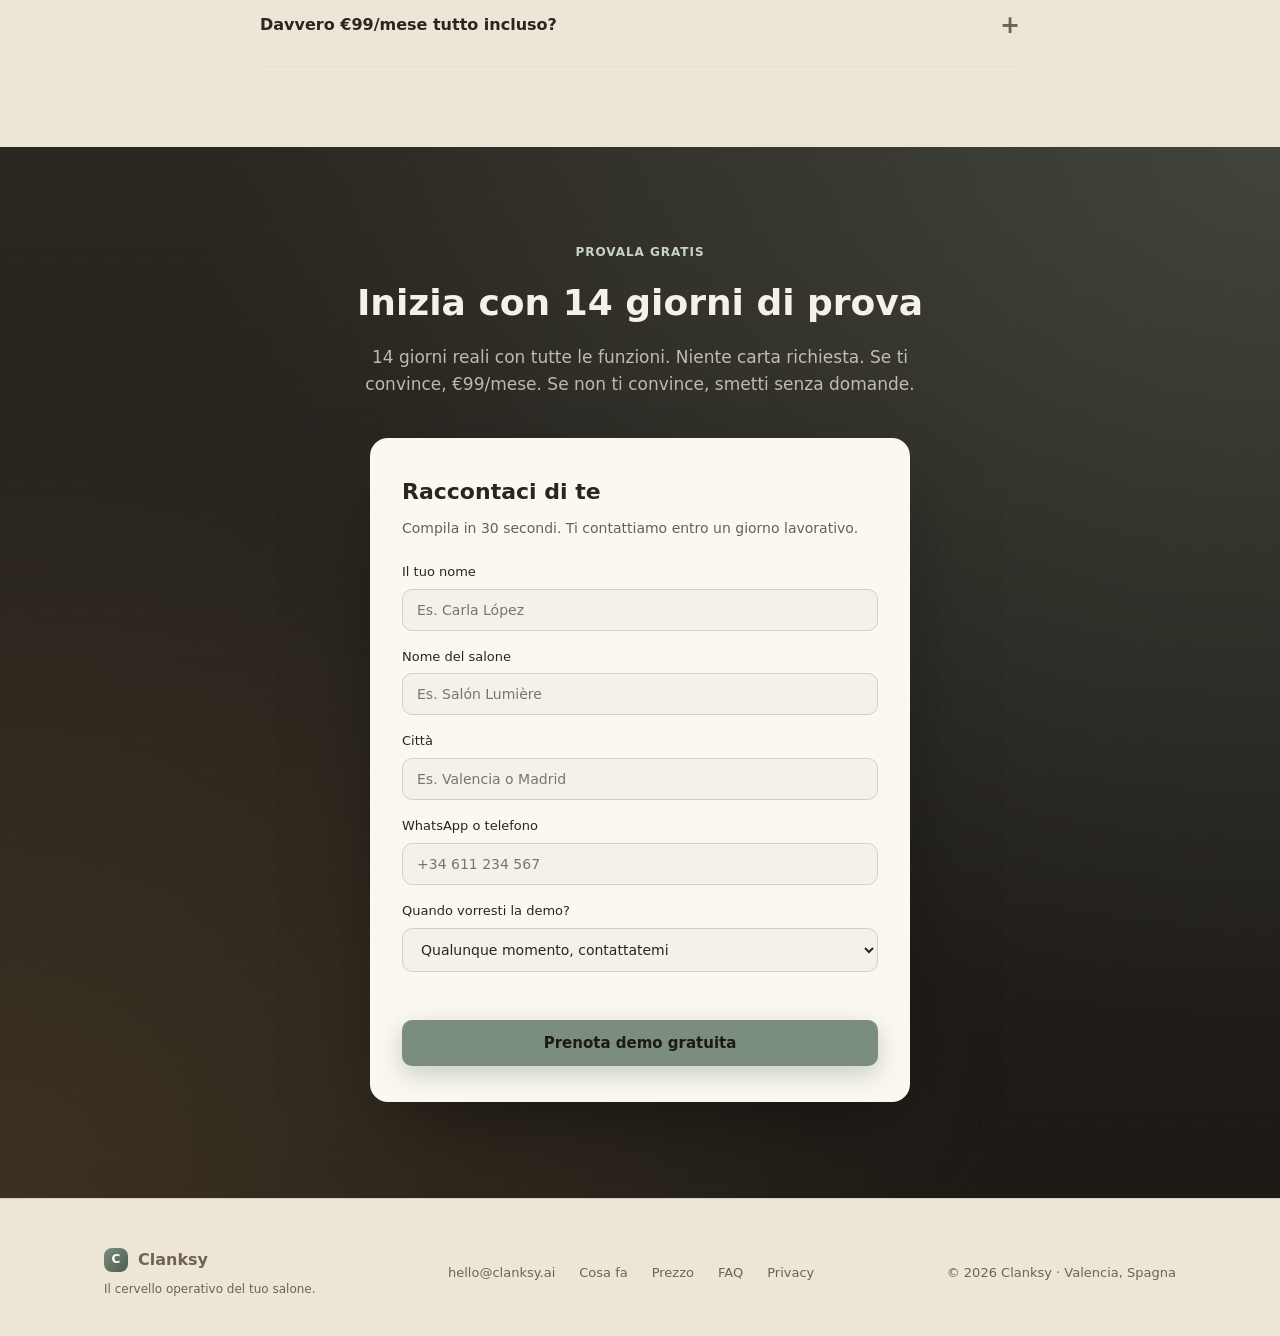
==== commit d8c2c35e: "Sync v2: hero ribilanciato + 4 post Predis cinematic-human + Casa Belluna" ====
--- a/index.html
+++ b/index.html
@@ -78,11 +78,11 @@
   <div class="wrap hero-grid">
     <div>
       <span class="eyebrow">Per saloni beauty · Spagna</span>
-      <h1 class="h1">Tutto il marketing del salone, fatto da <em>un'unica AI</em>.</h1>
+      <h1 class="h1">L'<em>assistente virtuale</em> che gestisce il tuo salone.</h1>
       <p class="lead">
-        Crea post Instagram brandizzati, reel e caroselli ogni settimana.
-        Risponde ai clienti su WhatsApp e al telefono. Ricorda preferenze,
-        offerte, recensioni. Quello che faresti con un dipendente, in un'app.
+        Risponde su WhatsApp e al telefono, prende prenotazioni, ricorda ogni
+        cliente, genera post Instagram brandizzati, gestisce le recensioni.
+        Una sola AI integrata che fa quello che farebbe un dipendente, in un'app.
       </p>
       <div class="btn-row">
         <a href="#demo" class="btn btn-primary">Prova gratis 14 giorni</a>
@@ -162,12 +162,13 @@
 <section class="section" id="marketing">
   <div class="wrap">
     <div class="section-header">
-      <div class="section-eyebrow">Marketing automatico</div>
+      <div class="section-eyebrow">Una delle sue capacità: contenuti social</div>
       <h2 class="section-title">Post Instagram brandizzati, <em>pronti in 30 secondi</em>.</h2>
       <p class="section-sub">
-        L'AI genera immagini, caroselli e reel basati sui servizi reali del tuo salone. Logo, colori
-        e nome del tuo brand applicati automaticamente. Tu approvi nell'app con un tap, lei pubblica.
-        Tutti gli esempi qui sotto sono generati dall'AI di Clanksy in tempo reale.
+        Fra le cose che Clanksy fa ogni settimana c'è anche generare immagini, caroselli e reel
+        basati sui servizi reali del tuo salone. Logo, colori e nome del tuo brand applicati
+        automaticamente. Tu approvi nell'app con un tap, lei pubblica. Tutti gli esempi qui sotto
+        sono generati dall'AI di Clanksy in tempo reale.
       </p>
     </div>
 
@@ -236,11 +237,11 @@
         </div>
       </div>
       <div class="ig-card">
-        <div class="ig-image"><img src="assets/predis-demo/01-trattamento-viso.jpg" alt="Esempio post centro estetica generico" loading="lazy"></div>
+        <div class="ig-image"><img src="assets/predis-demo/05-belluna-sevilla.jpg" alt="Esempio post Casa Belluna Sevilla" loading="lazy"></div>
         <div class="ig-meta">
-          <div class="salon">Centro estetica · IT</div>
-          <div class="type">Promo idratante · IT</div>
-          <span class="gen-time">generato in 16s</span>
+          <div class="salon">Casa Belluna · Sevilla</div>
+          <div class="type">Manicure semipermanente · ES</div>
+          <span class="gen-time">generato in 18s</span>
         </div>
       </div>
     </div>
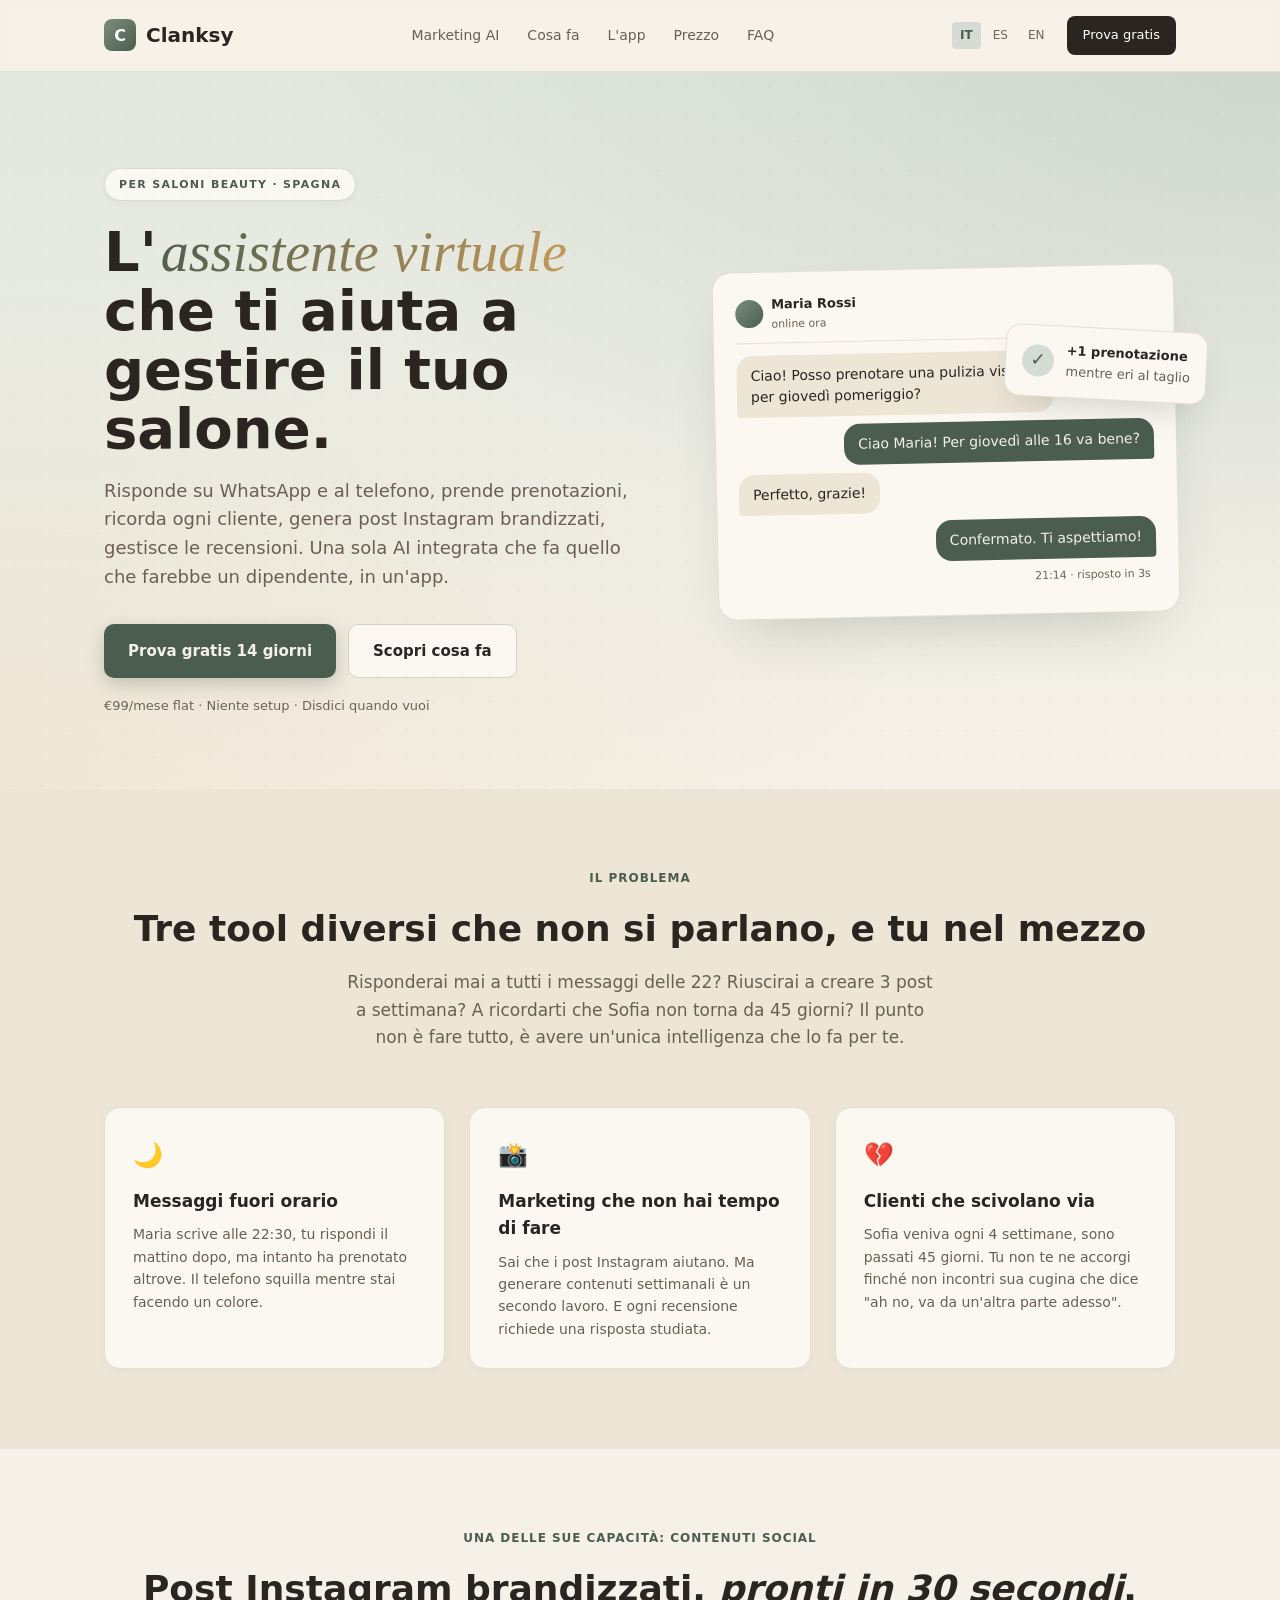
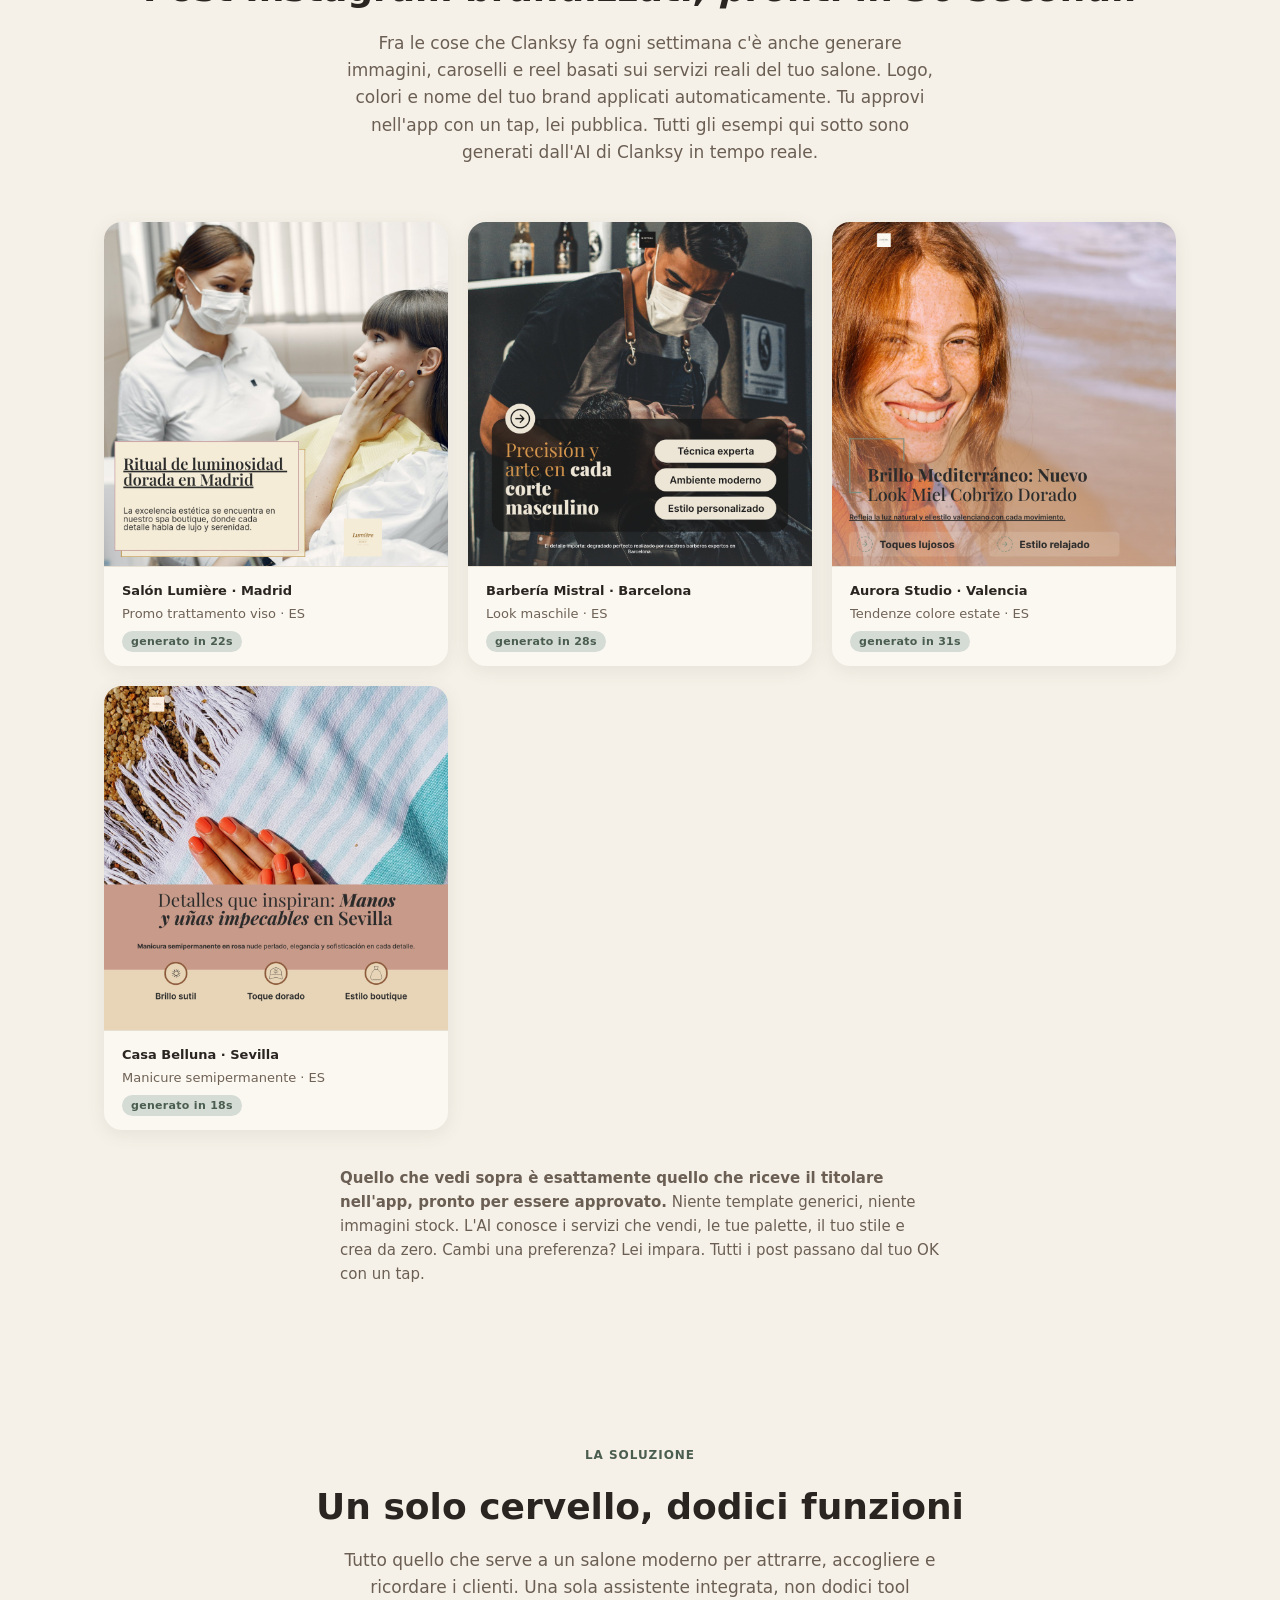
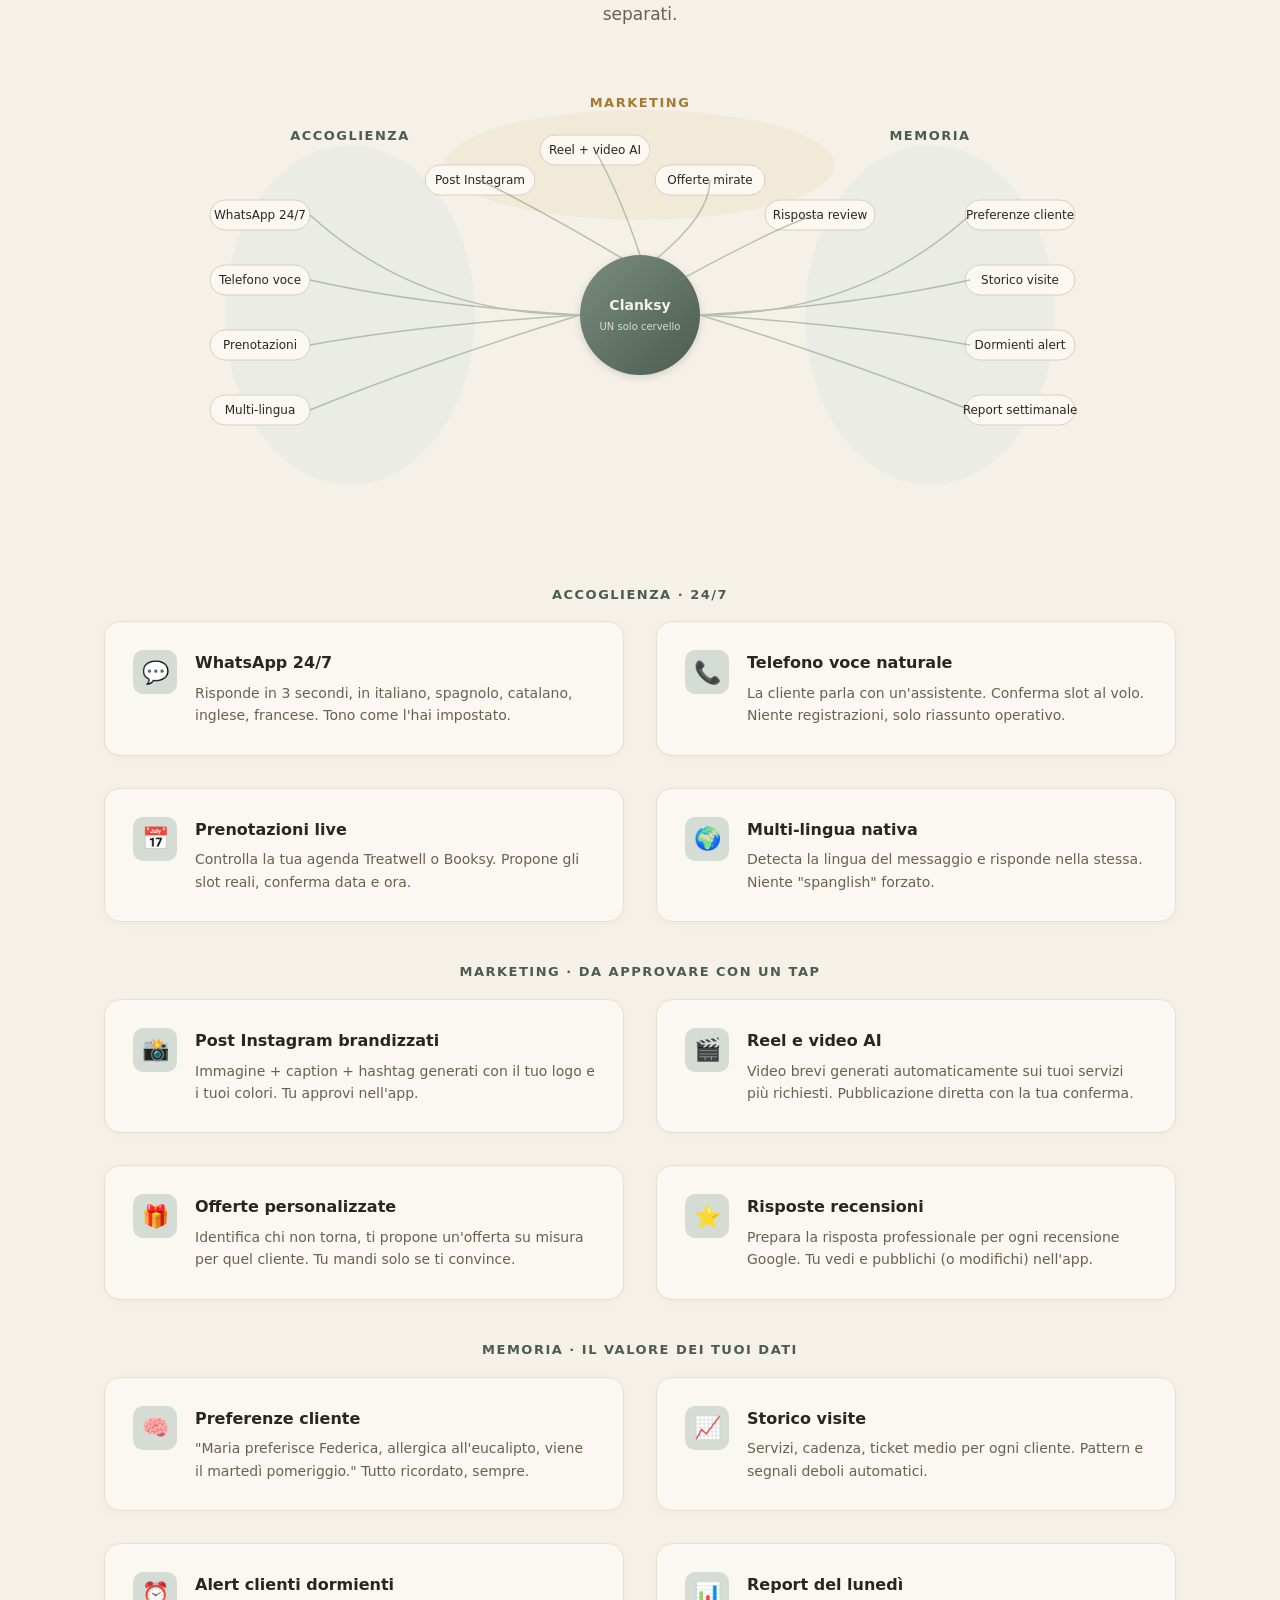
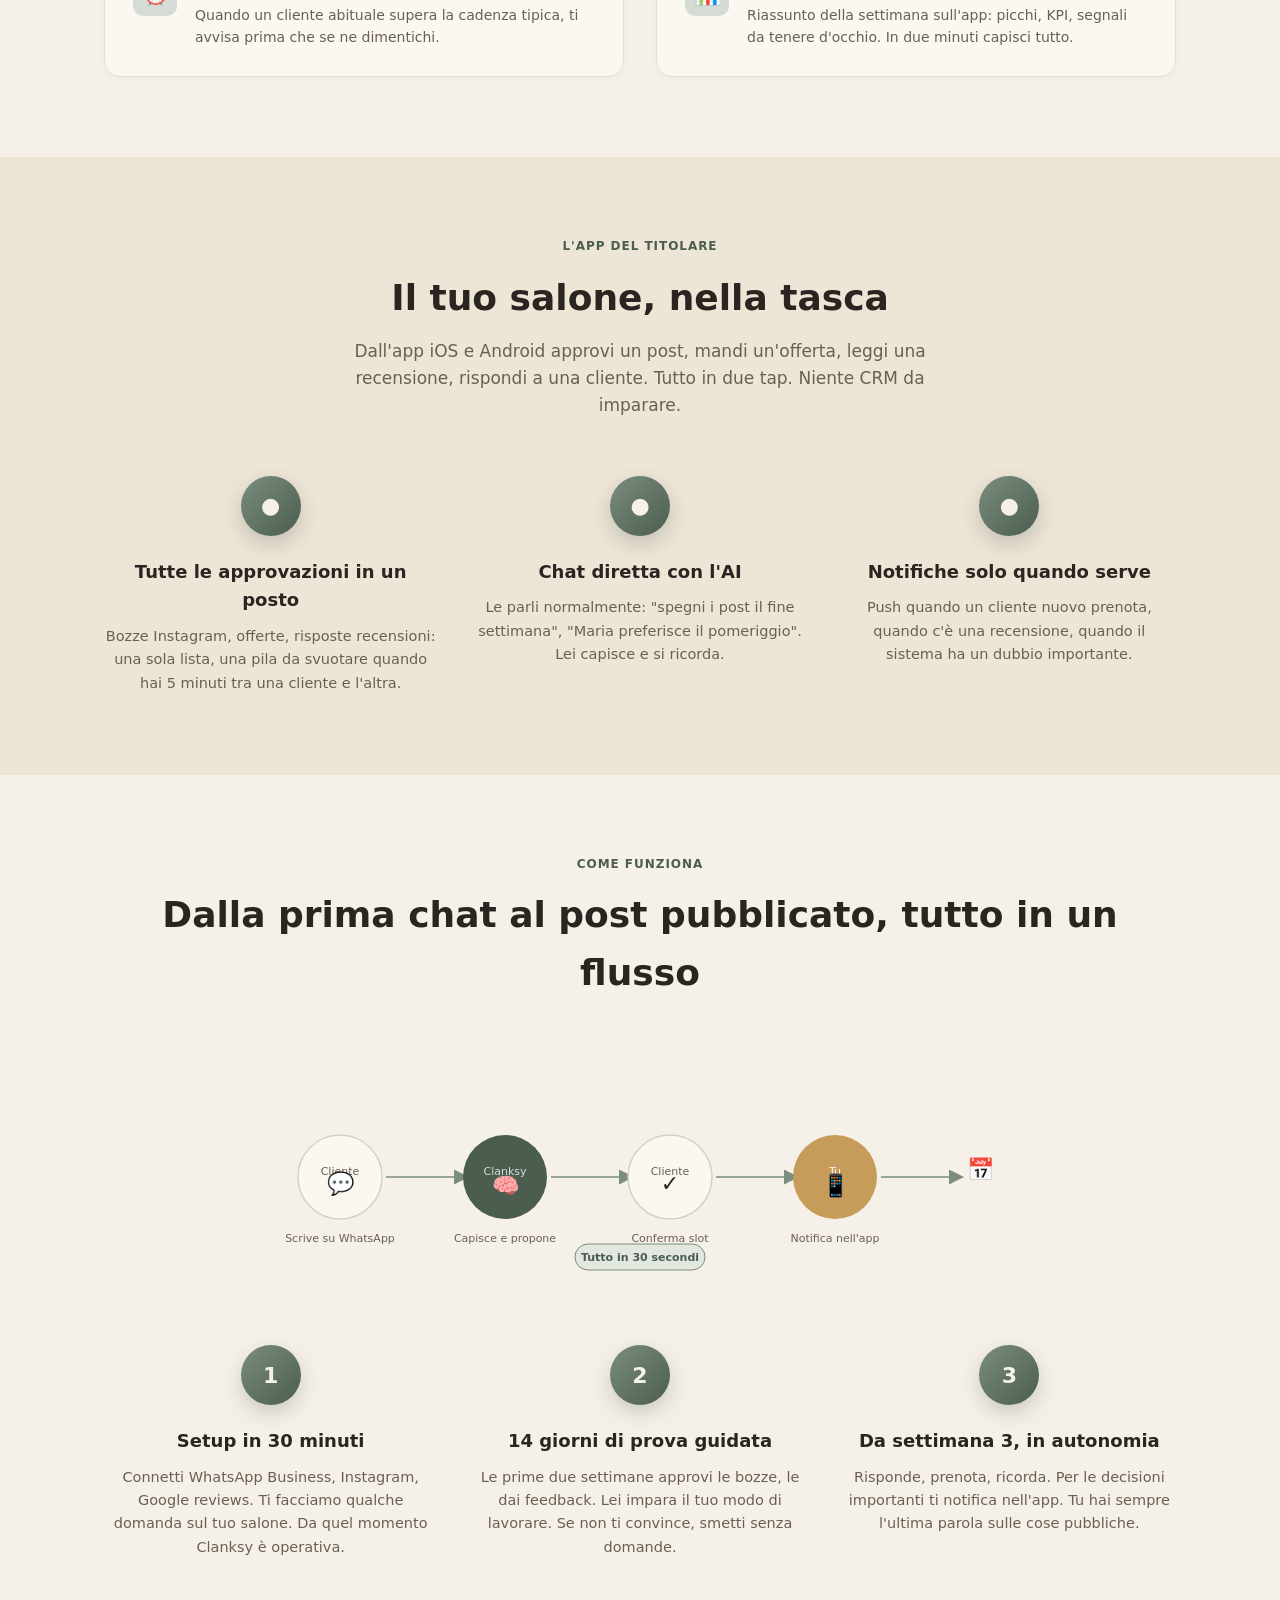
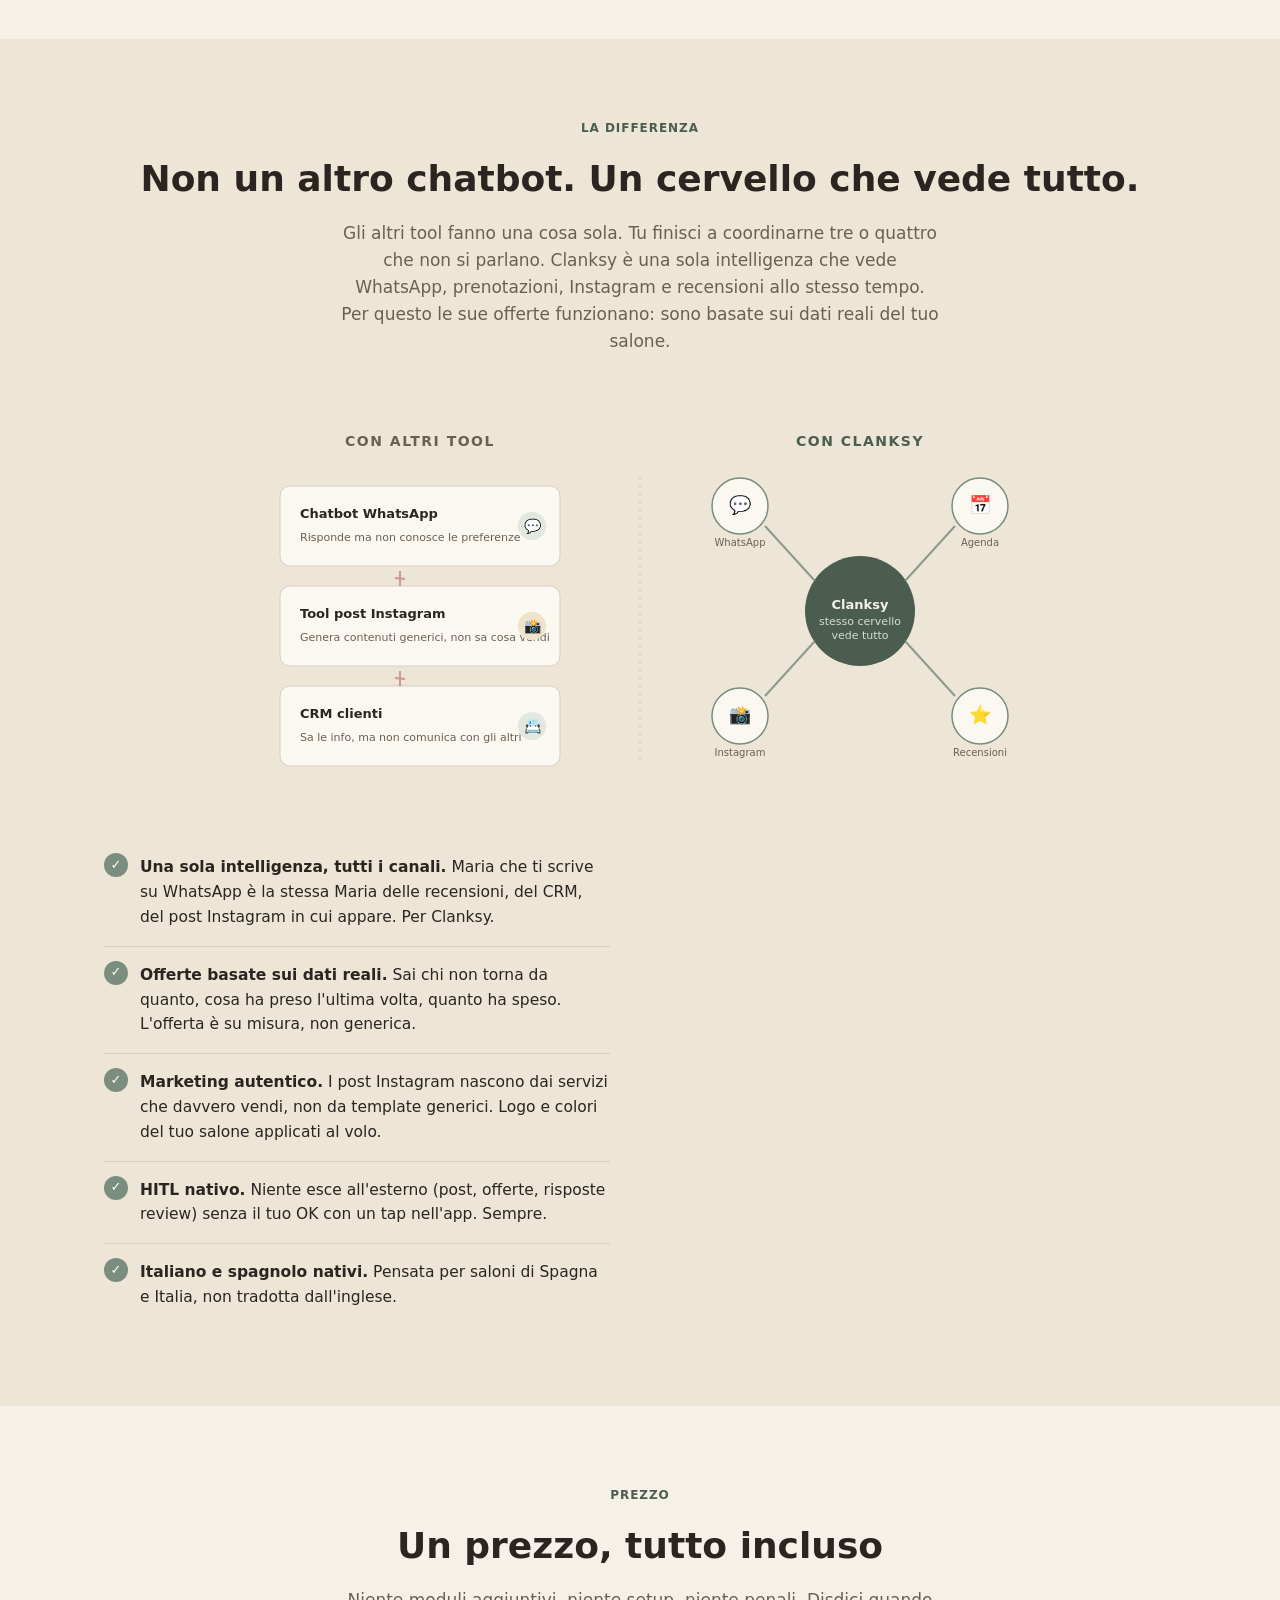
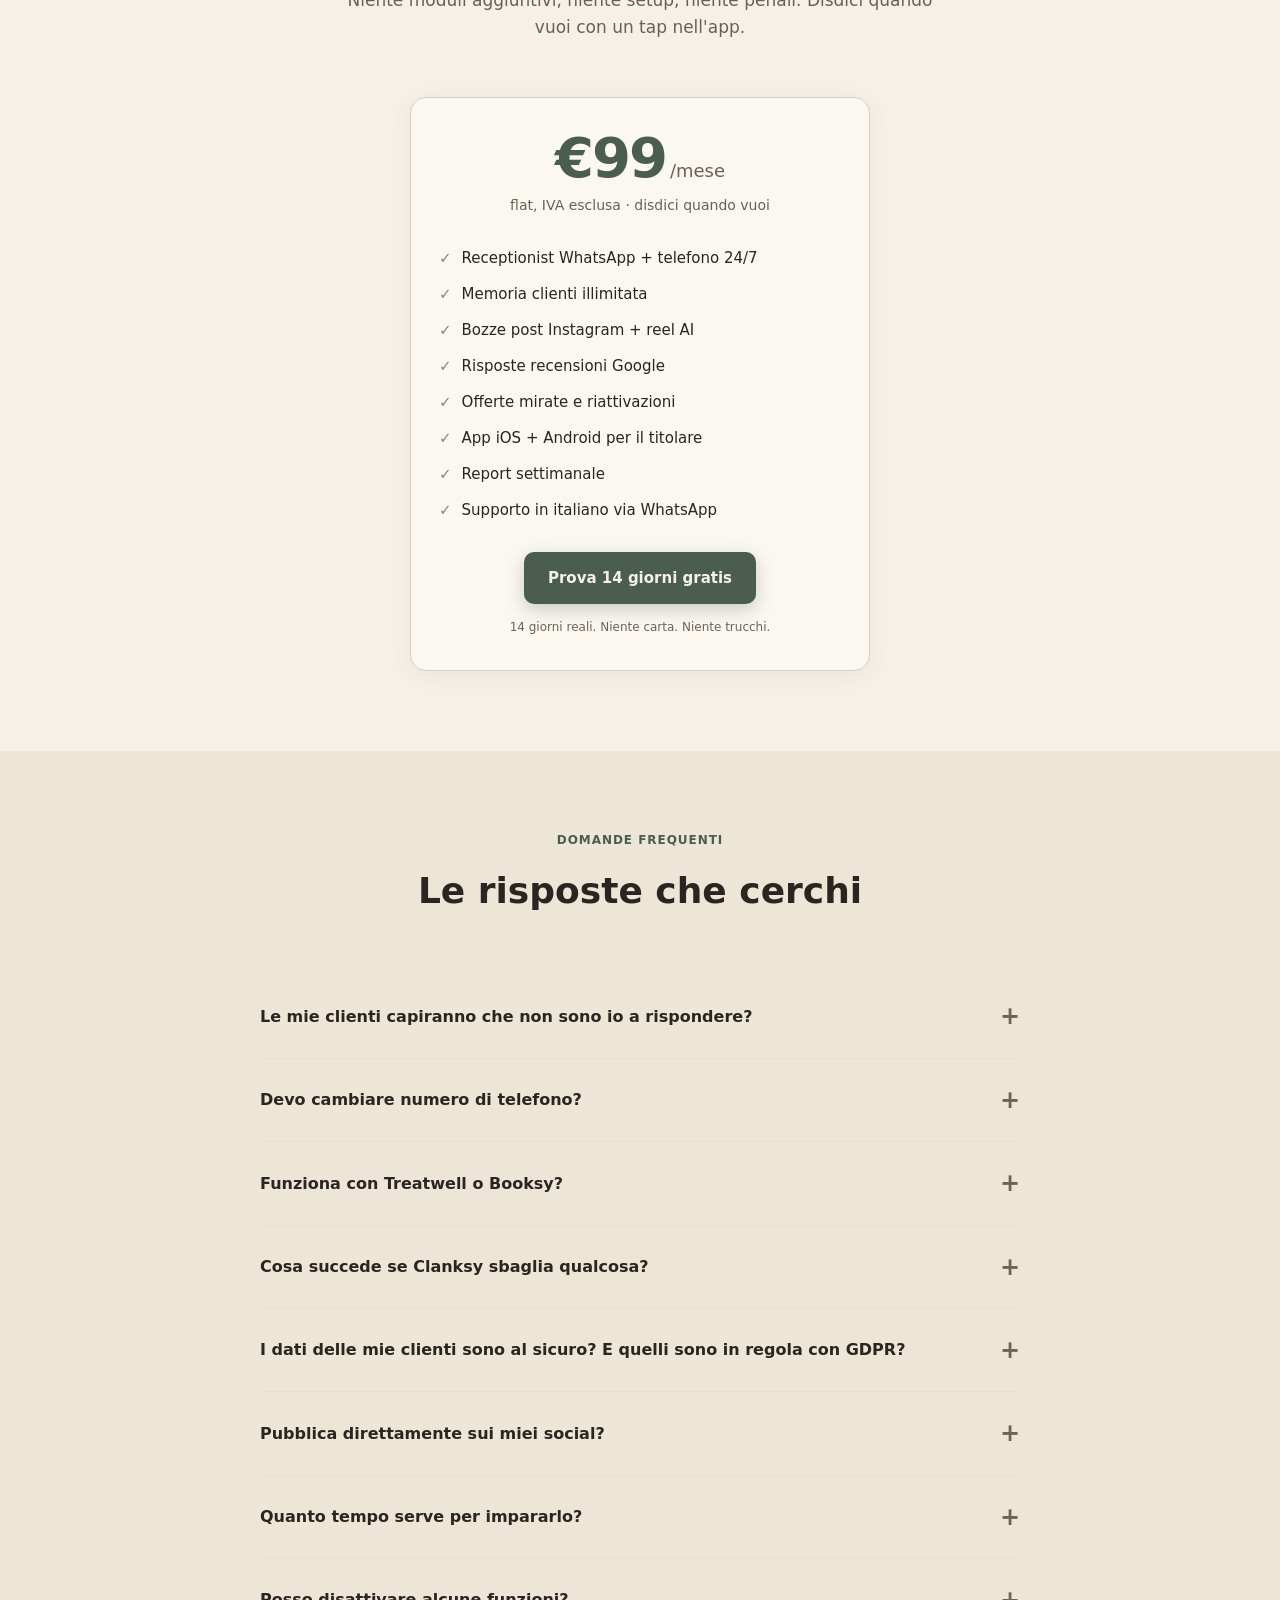
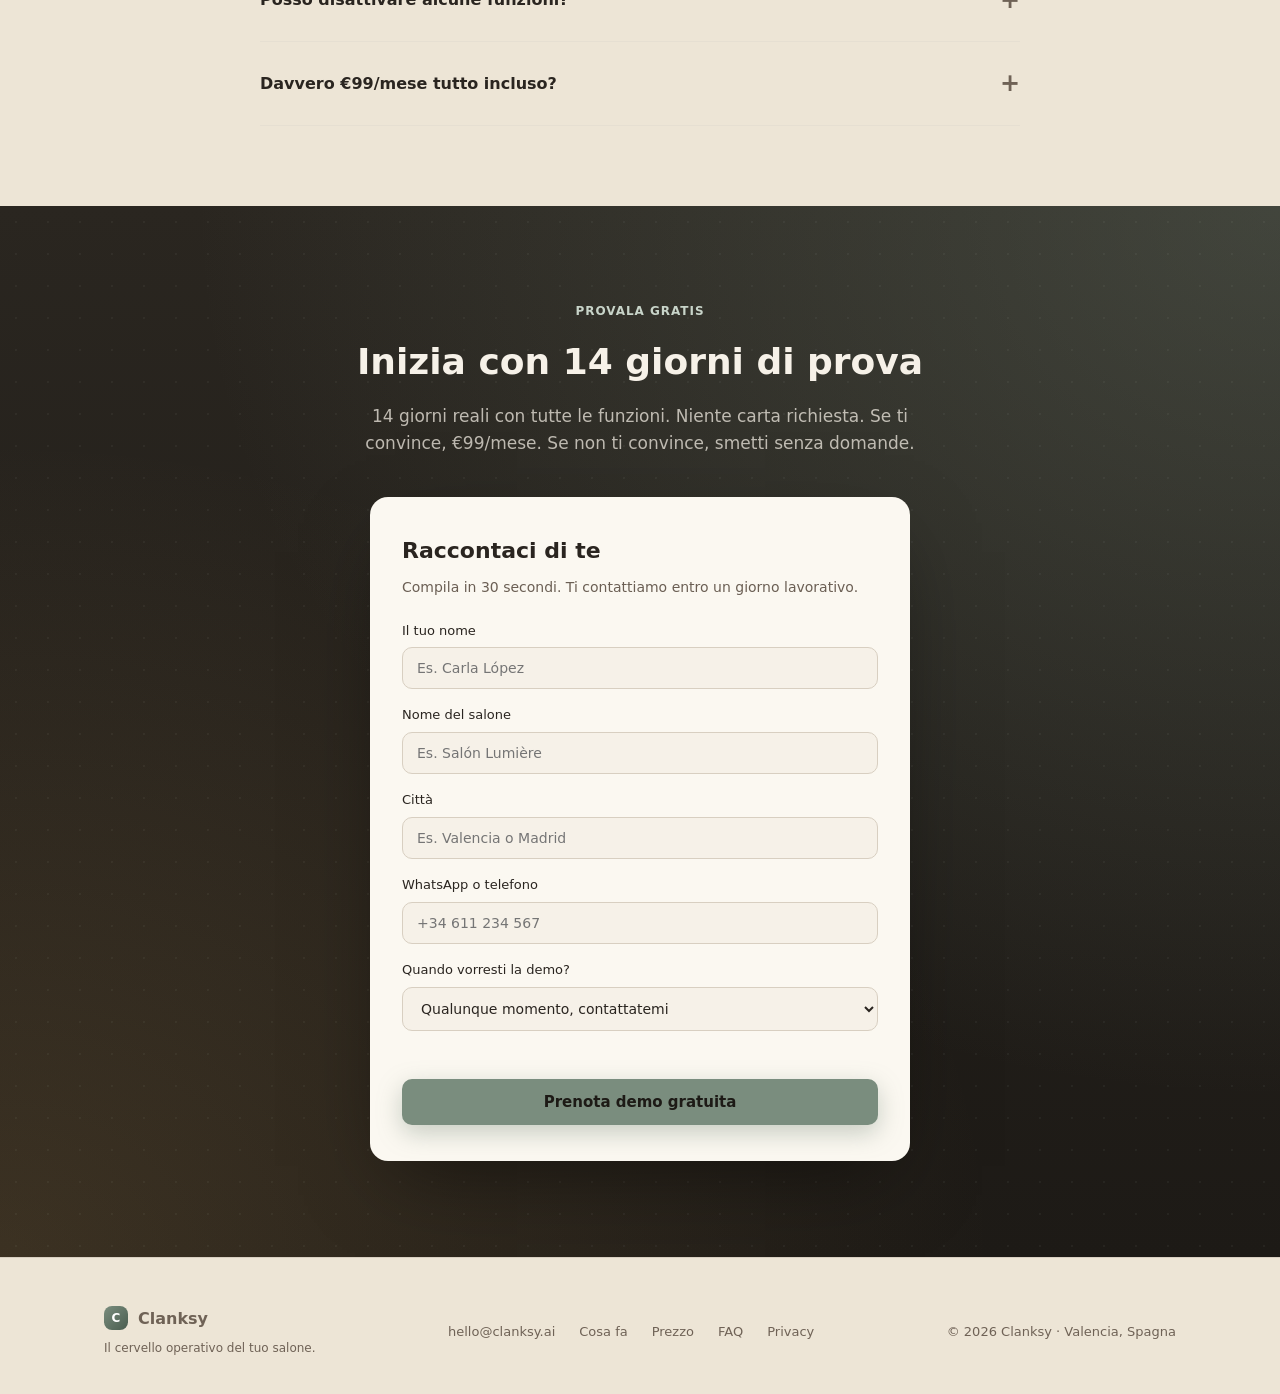
==== commit 0d99788d: "Sync: hero 'ti aiuta a gestire'" ====
--- a/index.html
+++ b/index.html
@@ -78,7 +78,7 @@
   <div class="wrap hero-grid">
     <div>
       <span class="eyebrow">Per saloni beauty · Spagna</span>
-      <h1 class="h1">L'<em>assistente virtuale</em> che gestisce il tuo salone.</h1>
+      <h1 class="h1">L'<em>assistente virtuale</em> che ti aiuta a gestire il tuo salone.</h1>
       <p class="lead">
         Risponde su WhatsApp e al telefono, prende prenotazioni, ricorda ogni
         cliente, genera post Instagram brandizzati, gestisce le recensioni.
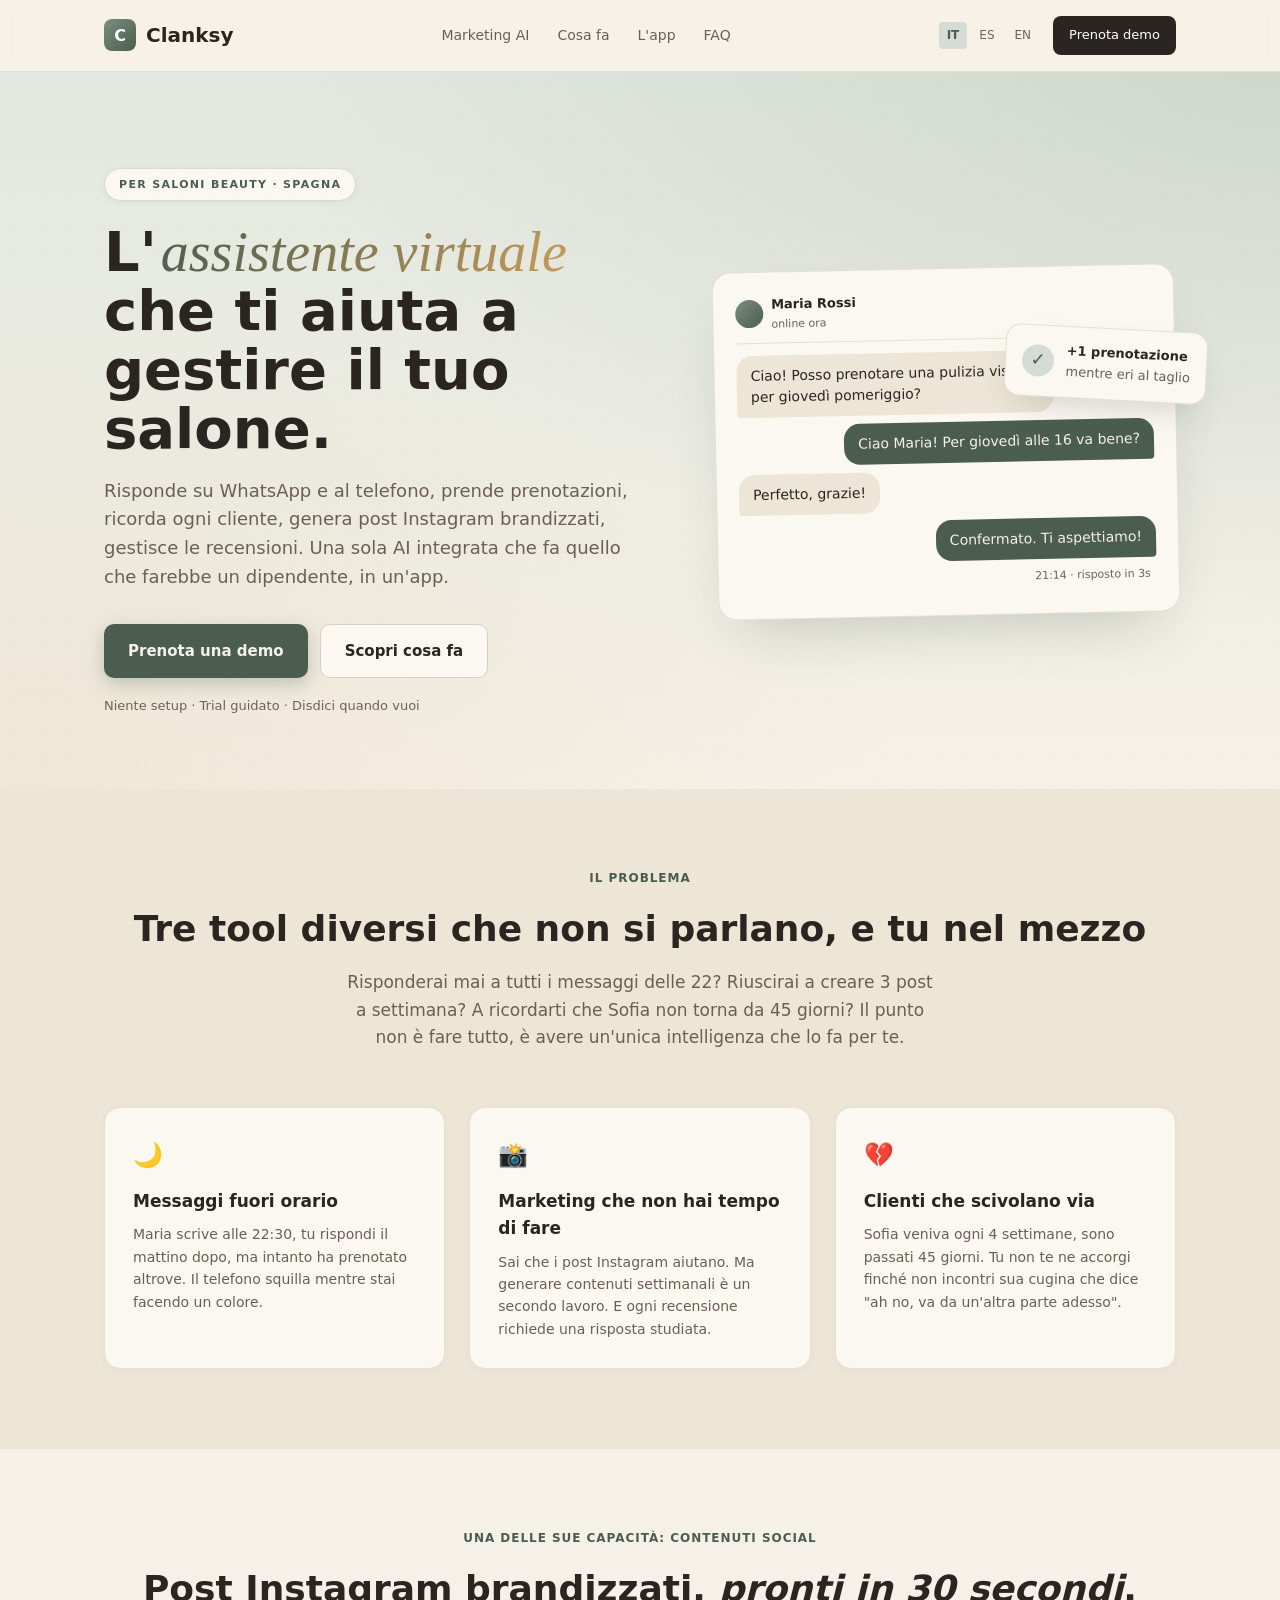
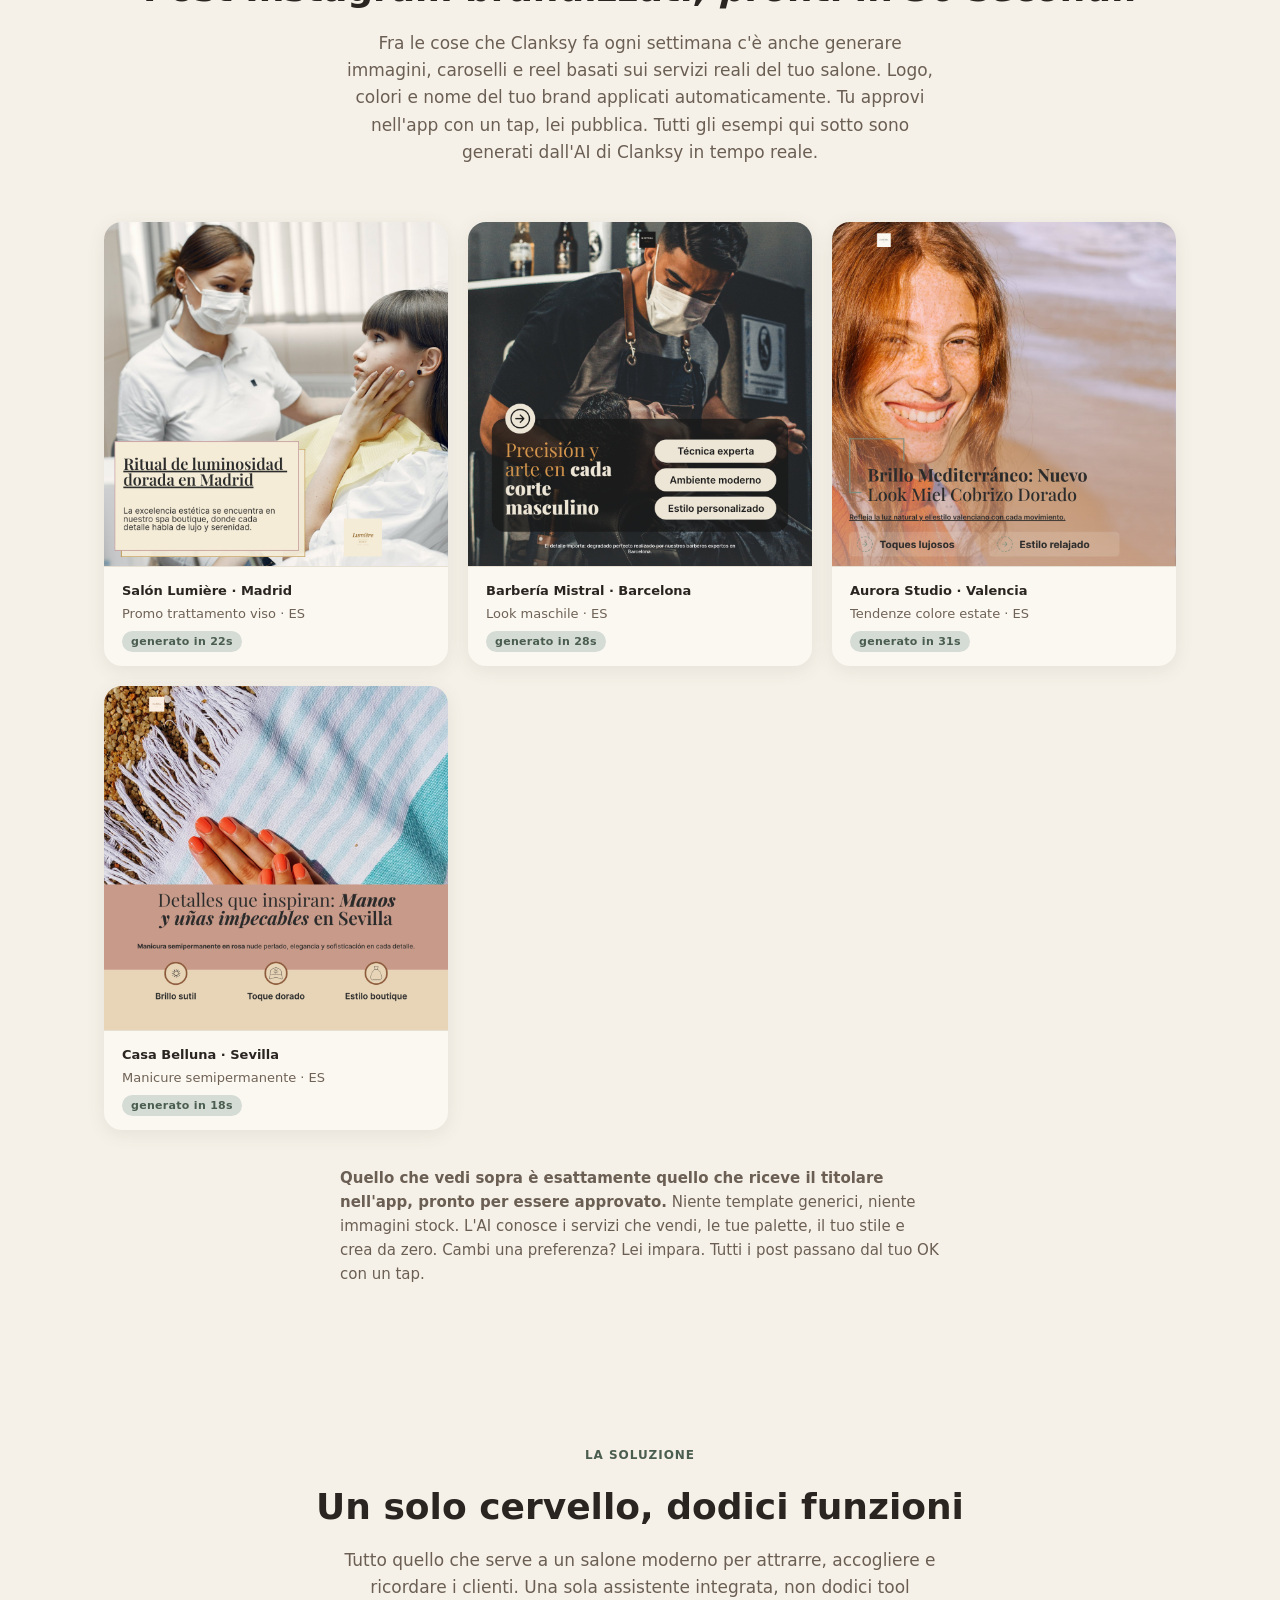
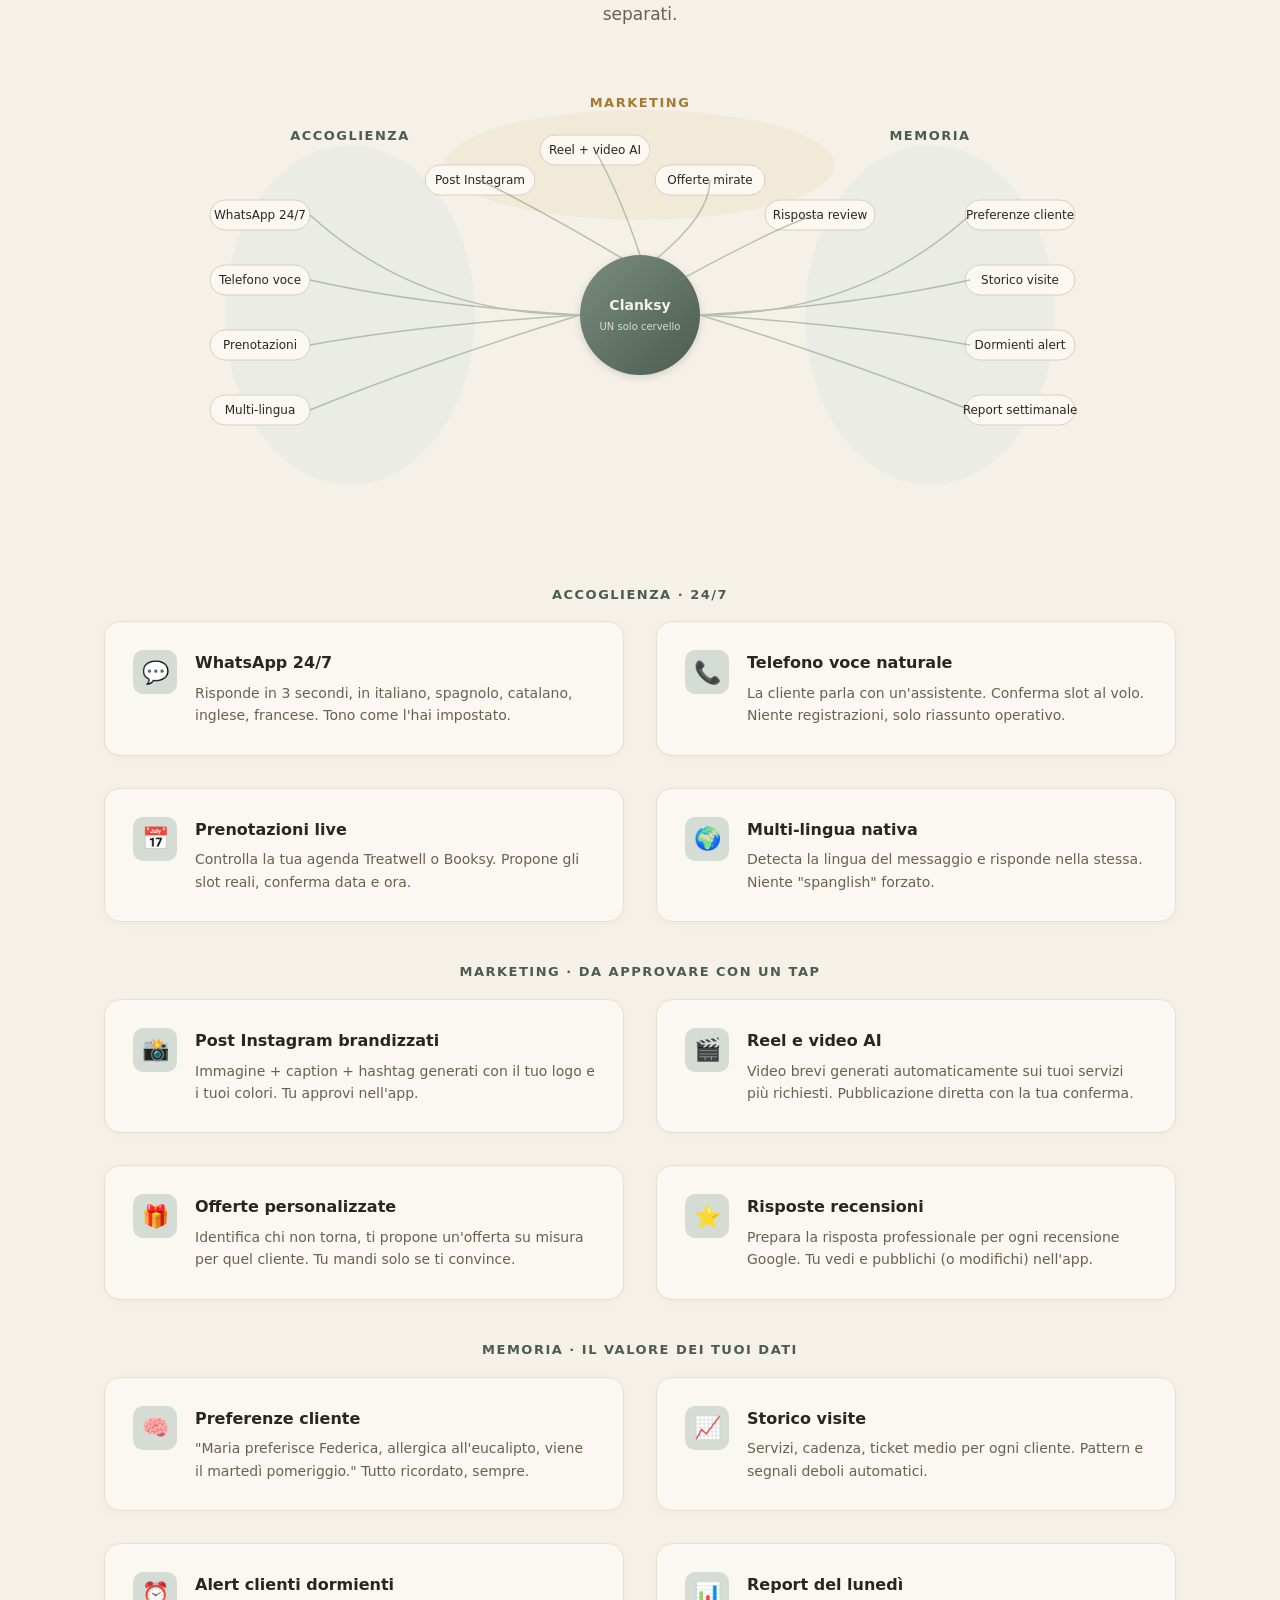
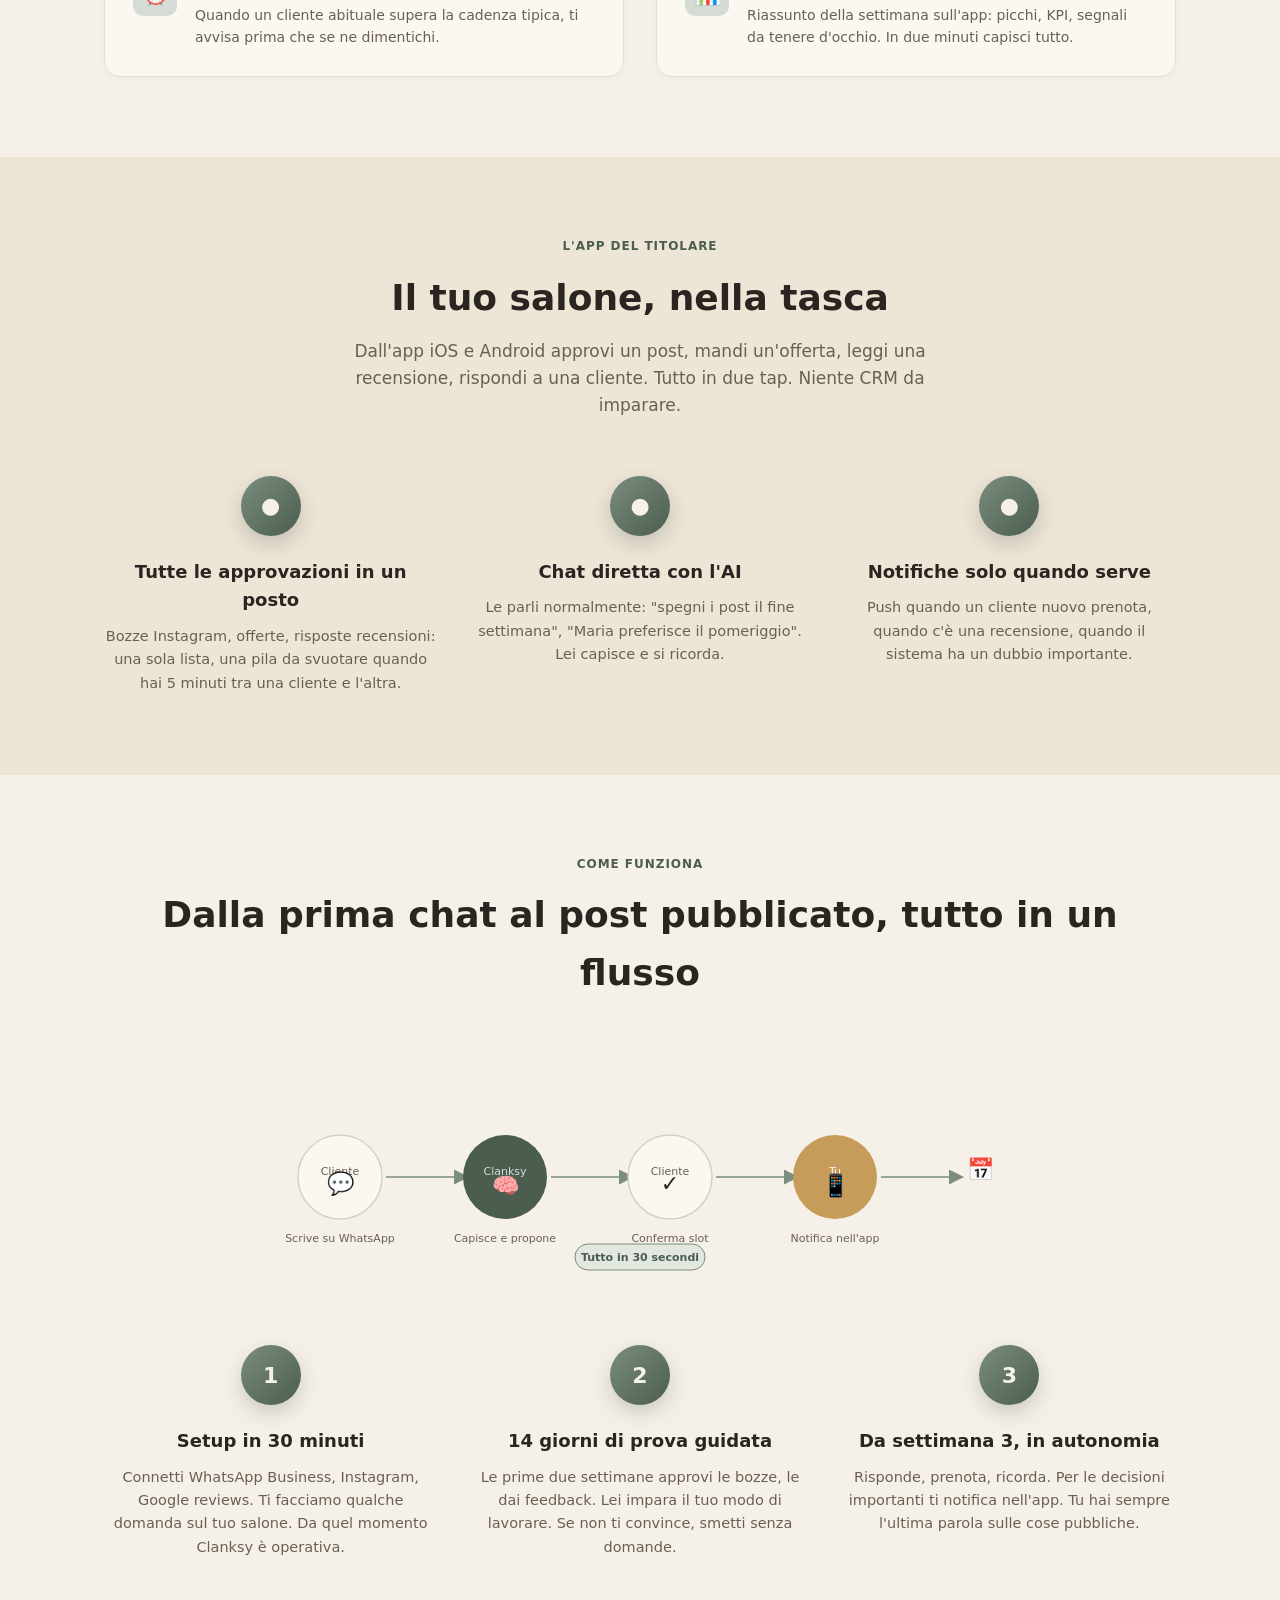
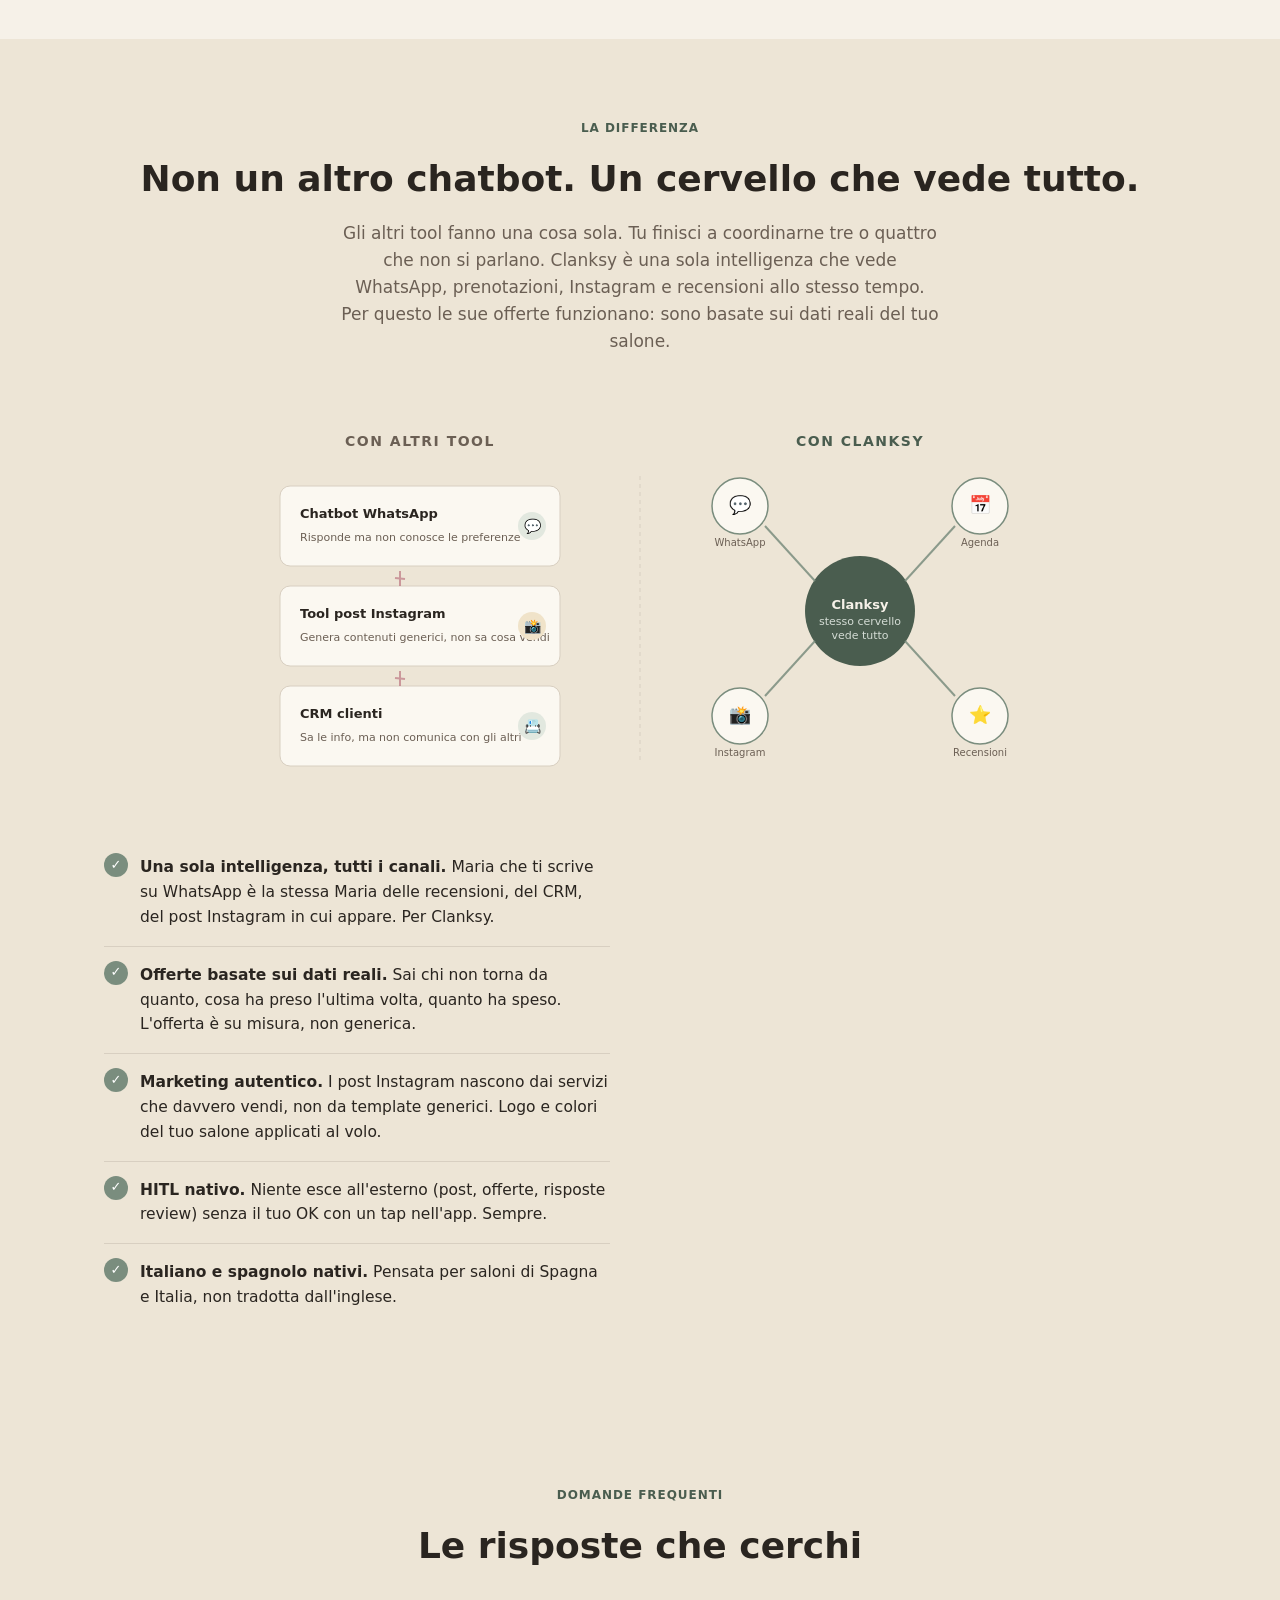
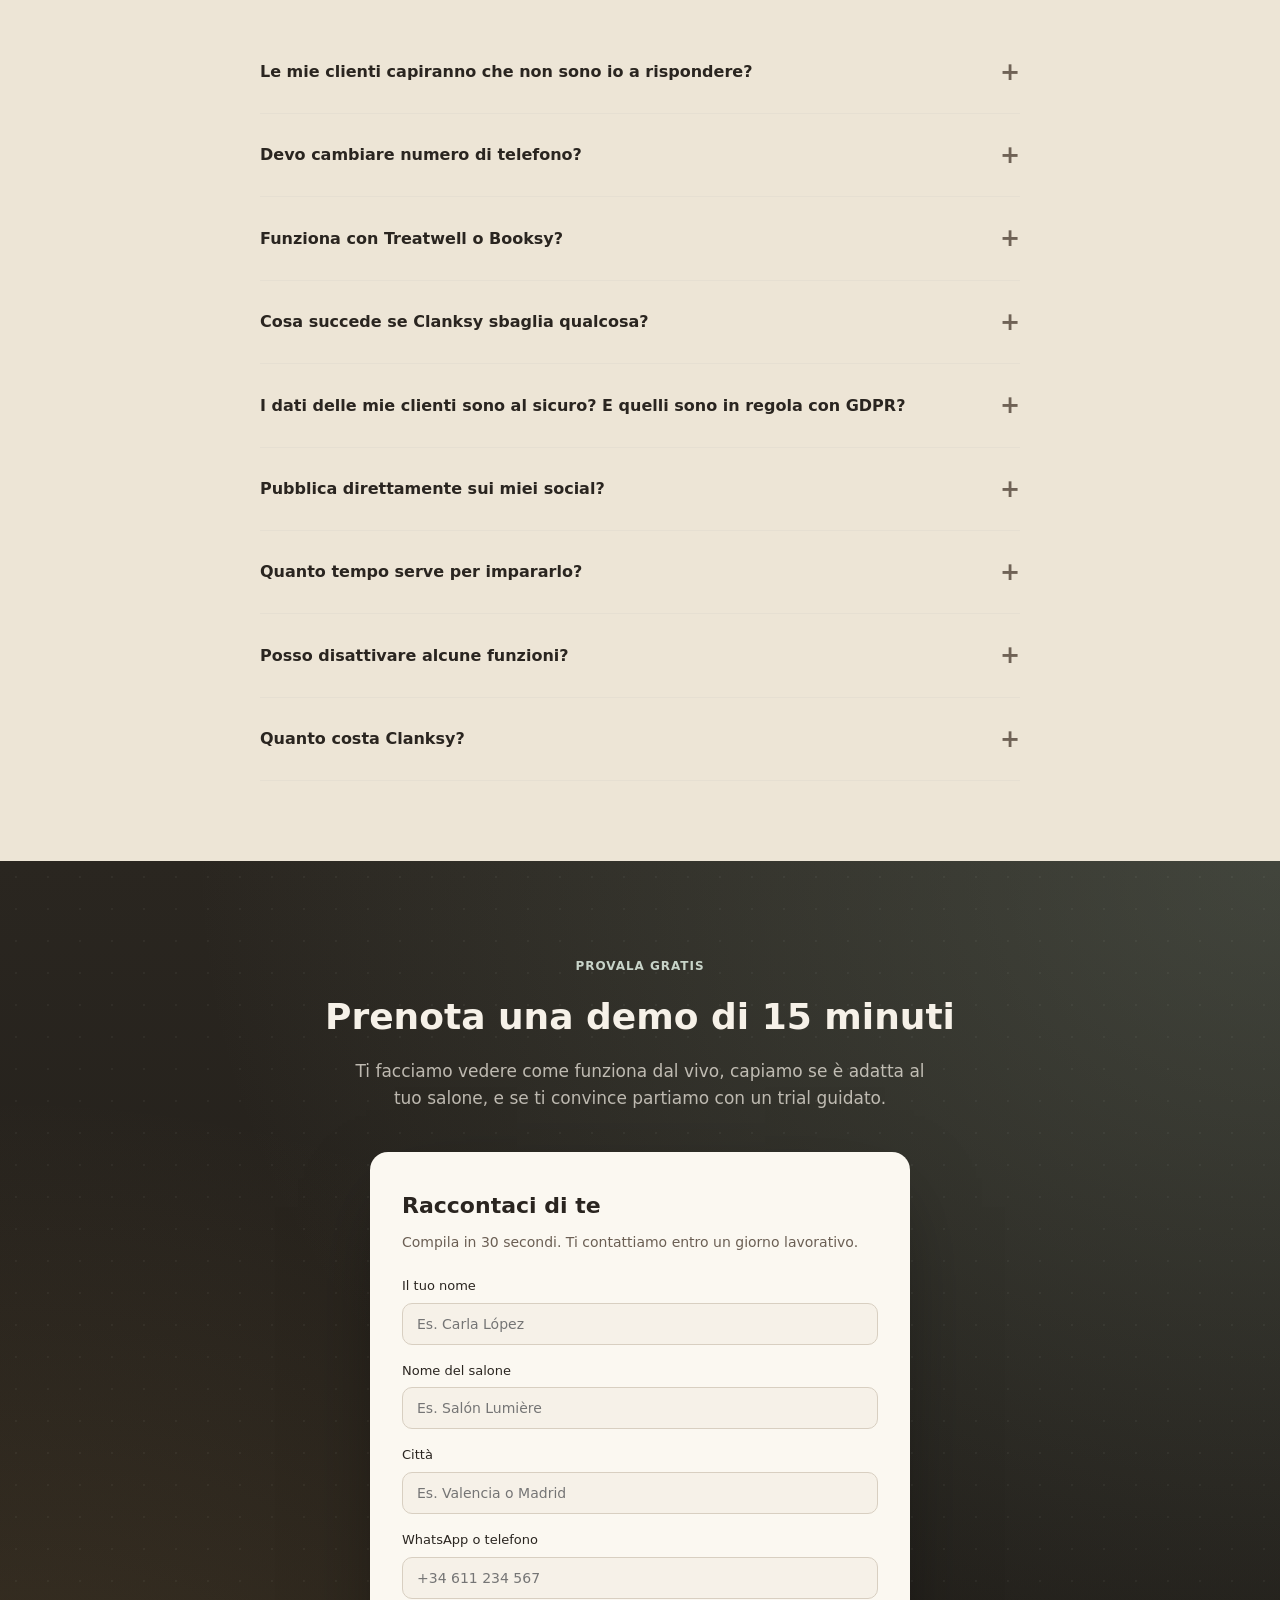
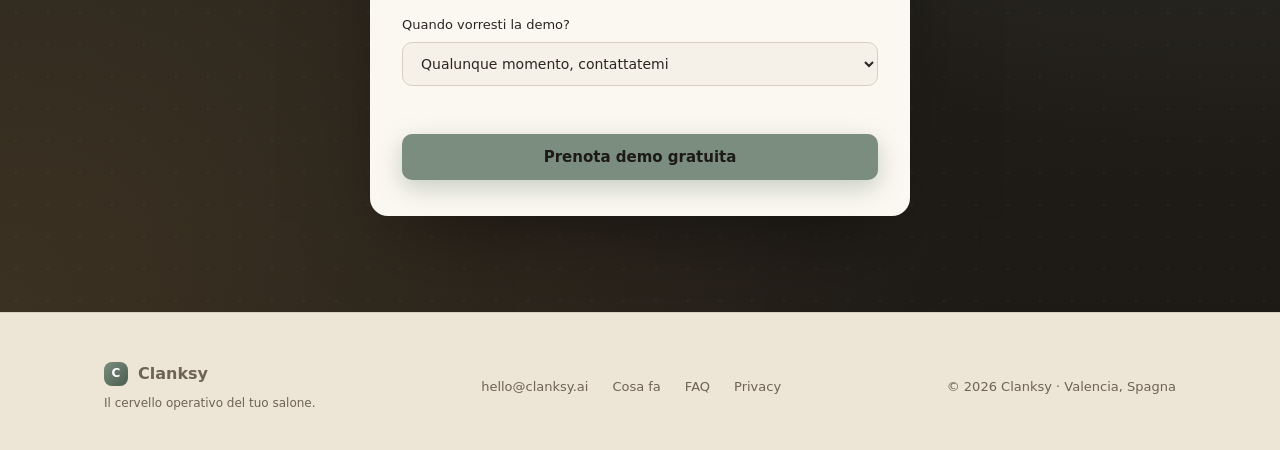
==== commit ca6f9443: "Sync: rimosso prezzo + CTA Prenota demo" ====
--- a/index.html
+++ b/index.html
@@ -4,9 +4,9 @@
 <meta charset="UTF-8">
 <meta name="viewport" content="width=device-width, initial-scale=1, viewport-fit=cover">
 <title>Clanksy · Il cervello operativo del tuo salone</title>
-<meta name="description" content="Un'unica app mobile che risponde su WhatsApp e al telefono, ricorda ogni cliente, genera post Instagram e ti dà il report settimanale. €99/mese flat. Per saloni beauty in Spagna.">
+<meta name="description" content="Un'unica app mobile che risponde su WhatsApp e al telefono, ricorda ogni cliente, genera post Instagram e ti dà il report settimanale. Per saloni beauty in Spagna.">
 <meta property="og:title" content="Clanksy · Il cervello operativo del tuo salone">
-<meta property="og:description" content="Una sola app, un solo cervello. WhatsApp + telefono + Instagram + recensioni gestiti dalla stessa intelligenza. €99/mese flat, niente setup.">
+<meta property="og:description" content="Una sola app, un solo cervello. WhatsApp + telefono + Instagram + recensioni gestiti dalla stessa intelligenza.">
 <meta property="og:type" content="website">
 <meta property="og:url" content="https://clanksy.ai/">
 <link rel="alternate" hreflang="it" href="https://clanksy.ai/">
@@ -57,7 +57,6 @@
       <a href="#marketing">Marketing AI</a>
       <a href="#cosa-fa">Cosa fa</a>
       <a href="#app">L'app</a>
-      <a href="#prezzo">Prezzo</a>
       <a href="#faq">FAQ</a>
     </nav>
     <div style="display:flex;gap:14px;align-items:center;">
@@ -66,7 +65,7 @@
         <a href="/es">ES</a>
         <a href="/en">EN</a>
       </div>
-      <a href="#demo" class="nav-cta">Prova gratis</a>
+      <a href="#demo" class="nav-cta">Prenota demo</a>
     </div>
   </div>
 </header>
@@ -85,11 +84,11 @@
         Una sola AI integrata che fa quello che farebbe un dipendente, in un'app.
       </p>
       <div class="btn-row">
-        <a href="#demo" class="btn btn-primary">Prova gratis 14 giorni</a>
+        <a href="#demo" class="btn btn-primary">Prenota una demo</a>
         <a href="#cosa-fa" class="btn btn-secondary">Scopri cosa fa</a>
       </div>
       <p style="margin-top:18px;font-size:13px;color:var(--c-text-muted);">
-        €99/mese flat · Niente setup · Disdici quando vuoi
+        Niente setup · Trial guidato · Disdici quando vuoi
       </p>
     </div>
     <div class="hero-illu">
@@ -715,41 +714,6 @@
   </div>
 </section>
 
-<!-- ====================== PREZZO ====================== -->
-<section class="section" id="prezzo">
-  <div class="wrap">
-    <div class="section-header">
-      <div class="section-eyebrow">Prezzo</div>
-      <h2 class="section-title">Un prezzo, tutto incluso</h2>
-      <p class="section-sub">
-        Niente moduli aggiuntivi, niente setup, niente penali. Disdici quando vuoi
-        con un tap nell'app.
-      </p>
-    </div>
-
-    <div class="pricing-card">
-      <div class="pricing-price">€99<span class="unit">/mese</span></div>
-      <div class="pricing-tagline">flat, IVA esclusa · disdici quando vuoi</div>
-      <ul class="pricing-includes">
-        <li>Receptionist WhatsApp + telefono 24/7</li>
-        <li>Memoria clienti illimitata</li>
-        <li>Bozze post Instagram + reel AI</li>
-        <li>Risposte recensioni Google</li>
-        <li>Offerte mirate e riattivazioni</li>
-        <li>App iOS + Android per il titolare</li>
-        <li>Report settimanale</li>
-        <li>Supporto in italiano via WhatsApp</li>
-      </ul>
-      <div style="margin-top:24px;">
-        <a href="#demo" class="btn btn-primary" style="display:inline-block;">Prova 14 giorni gratis</a>
-      </div>
-      <p style="margin-top:14px;font-size:12px;color:var(--c-text-muted);">
-        14 giorni reali. Niente carta. Niente trucchi.
-      </p>
-    </div>
-  </div>
-</section>
-
 <!-- ====================== FAQ ====================== -->
 <section class="section section-tinted" id="faq">
   <div class="wrap">
@@ -791,8 +755,8 @@
         <div class="answer">Sì, in qualsiasi momento, dall'app. Puoi spegnere singole funzioni (es. solo le offerte, tenendo la receptionist) o tutto. La receptionist core resta sempre attiva per non perdere prenotazioni.</div>
       </details>
       <details class="faq-item">
-        <summary>Davvero €99/mese tutto incluso?</summary>
-        <div class="answer">Sì. Niente setup, niente moduli aggiuntivi, niente fee a messaggio. L'unica cosa non inclusa è il costo dei messaggi WhatsApp Business iniziati da noi (template di reattivazione/promo) che Meta fa pagare a tariffe pubbliche: di solito 0.04€-0.08€ per messaggio inviato, e tu decidi quanti inviare con un tap di conferma.</div>
+        <summary>Quanto costa Clanksy?</summary>
+        <div class="answer">Stiamo definendo il prezzo definitivo. In questa fase iniziale lavoriamo con un numero limitato di saloni pilot: contattaci tramite il form qui sotto, ti raccontiamo come funziona e decidiamo insieme se ha senso continuare.</div>
       </details>
     </div>
   </div>
@@ -803,8 +767,8 @@
   <div class="wrap">
     <div class="section-header" style="margin-bottom:0;">
       <div class="section-eyebrow">Provala gratis</div>
-      <h2 class="section-title">Inizia con 14 giorni di prova</h2>
-      <p class="section-sub">14 giorni reali con tutte le funzioni. Niente carta richiesta. Se ti convince, €99/mese. Se non ti convince, smetti senza domande.</p>
+      <h2 class="section-title">Prenota una demo di 15 minuti</h2>
+      <p class="section-sub">Ti facciamo vedere come funziona dal vivo, capiamo se è adatta al tuo salone, e se ti convince partiamo con un trial guidato.</p>
     </div>
 
     <form class="form-card" id="demo-form" onsubmit="return submitDemo(event)">
@@ -861,7 +825,6 @@
     <div style="display:flex;gap:24px;flex-wrap:wrap;">
       <a href="mailto:hello@clanksy.ai">hello@clanksy.ai</a>
       <a href="#cosa-fa">Cosa fa</a>
-      <a href="#prezzo">Prezzo</a>
       <a href="#faq">FAQ</a>
       <a href="/privacy">Privacy</a>
     </div>
